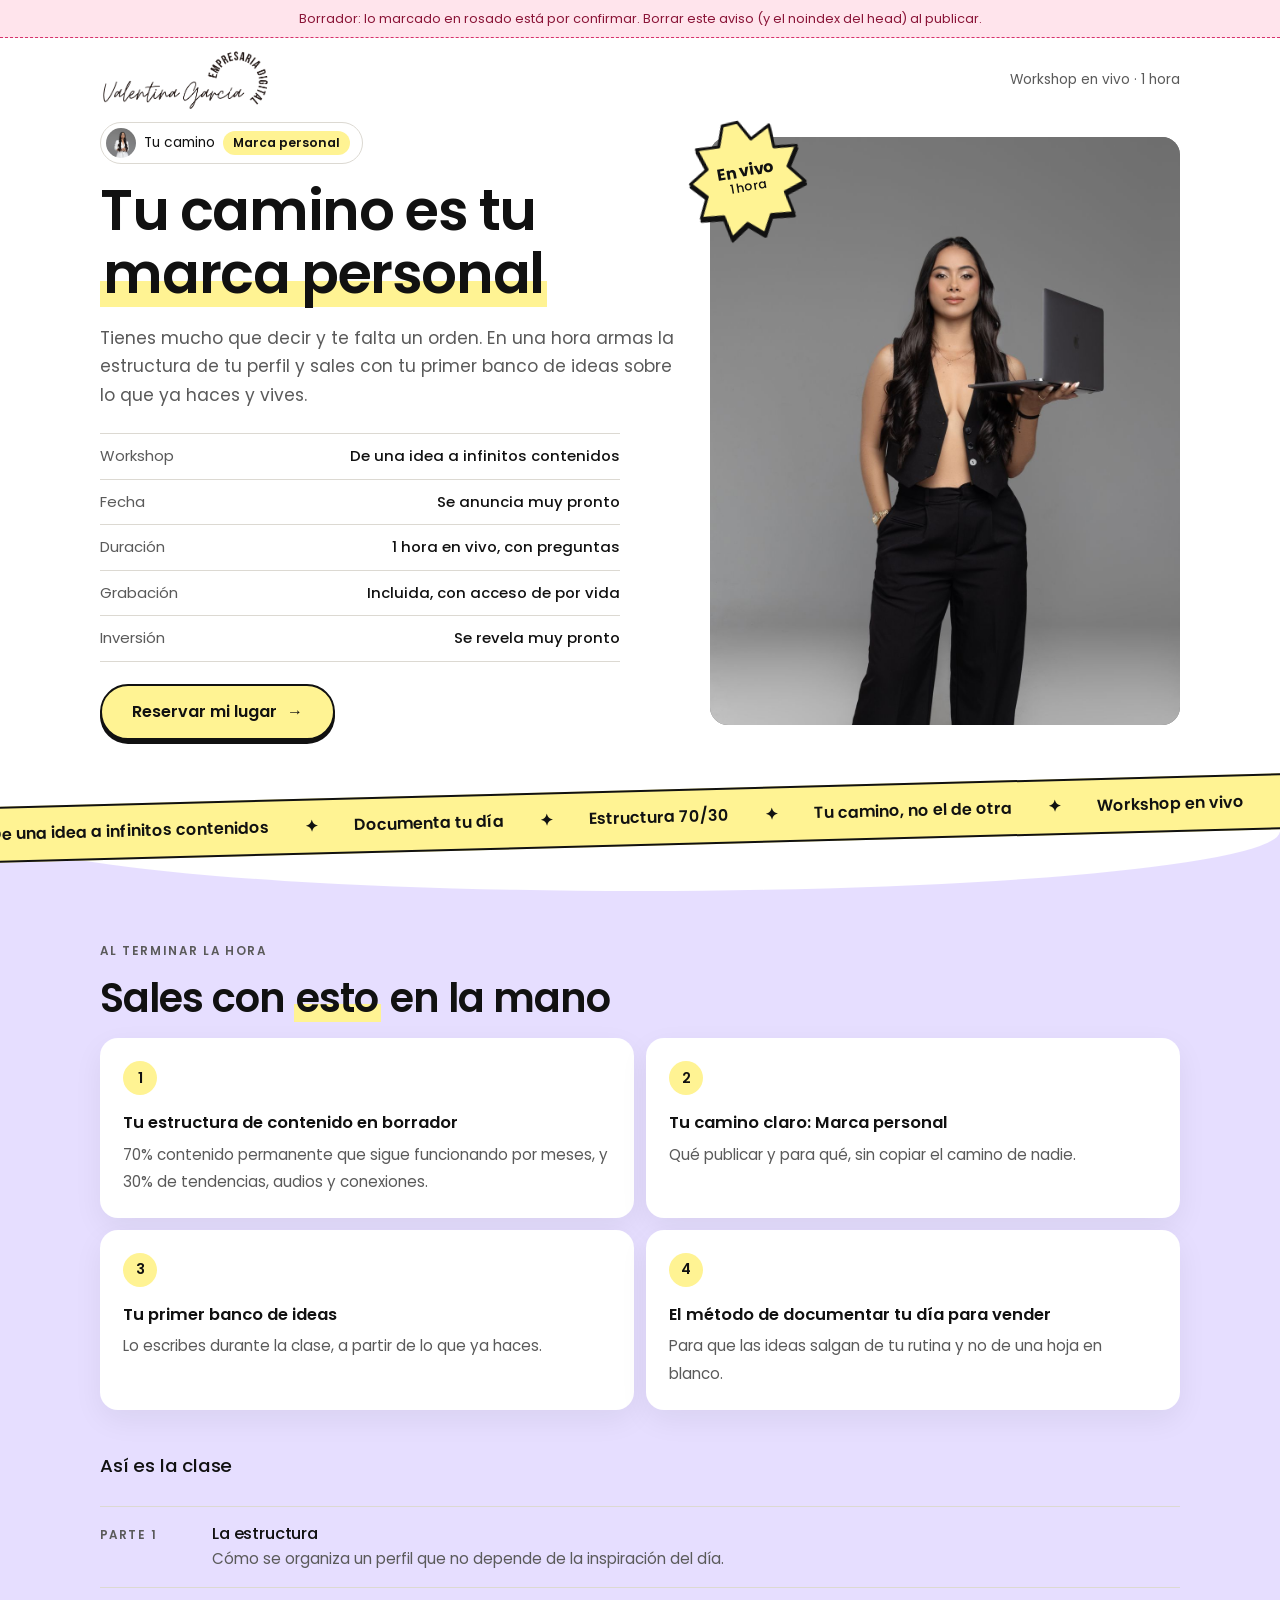
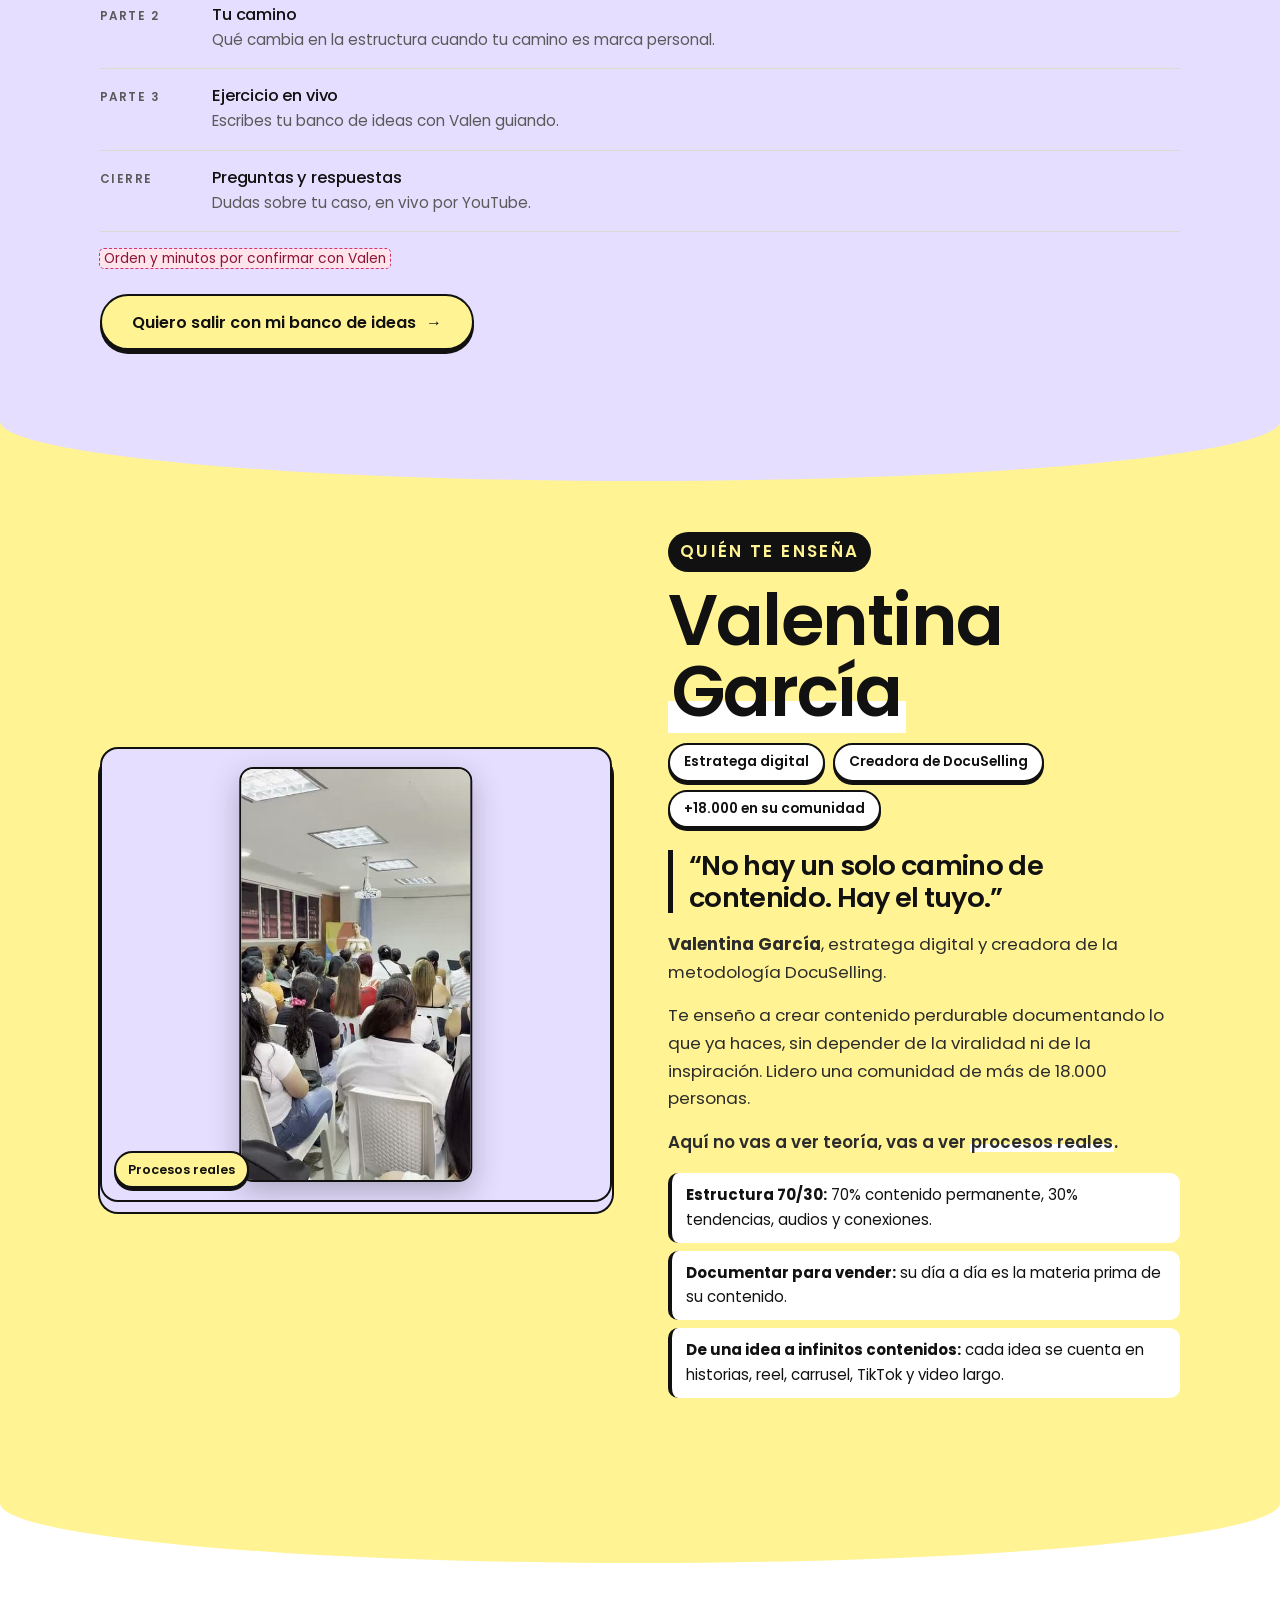
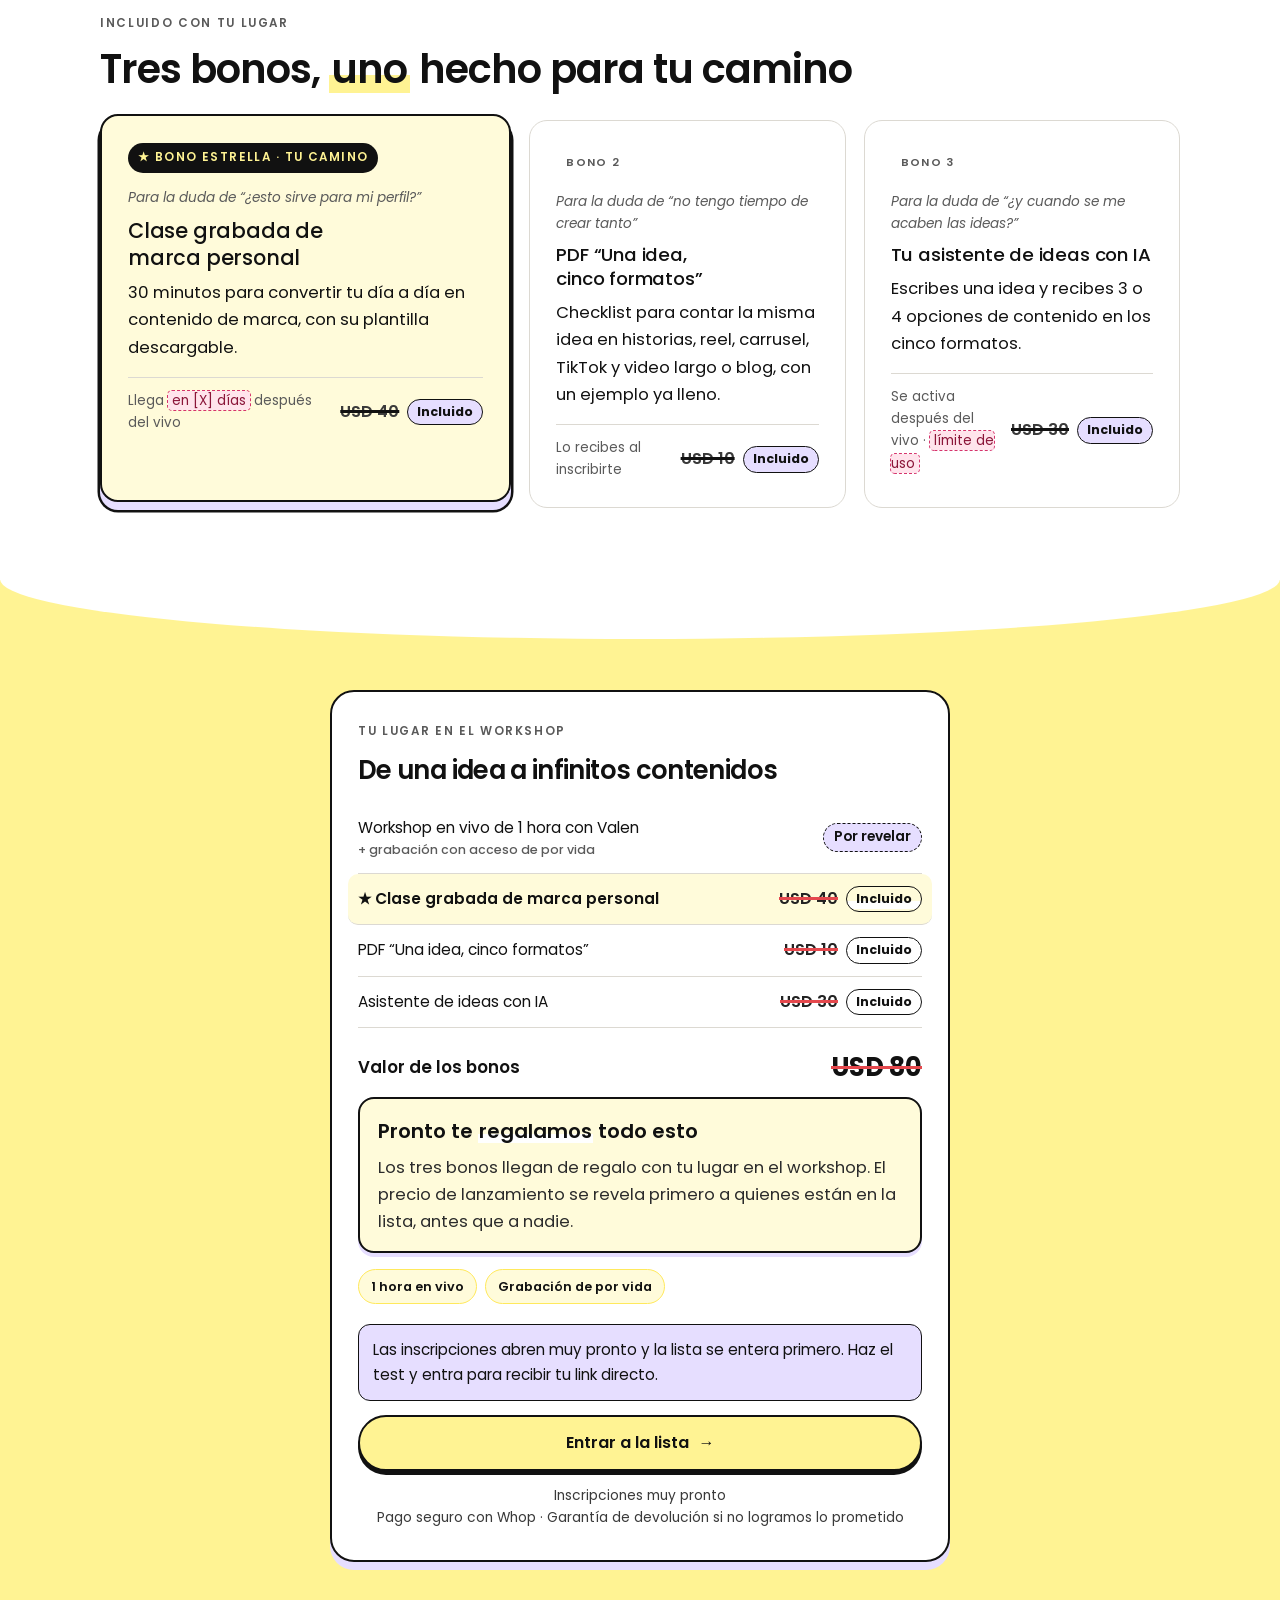
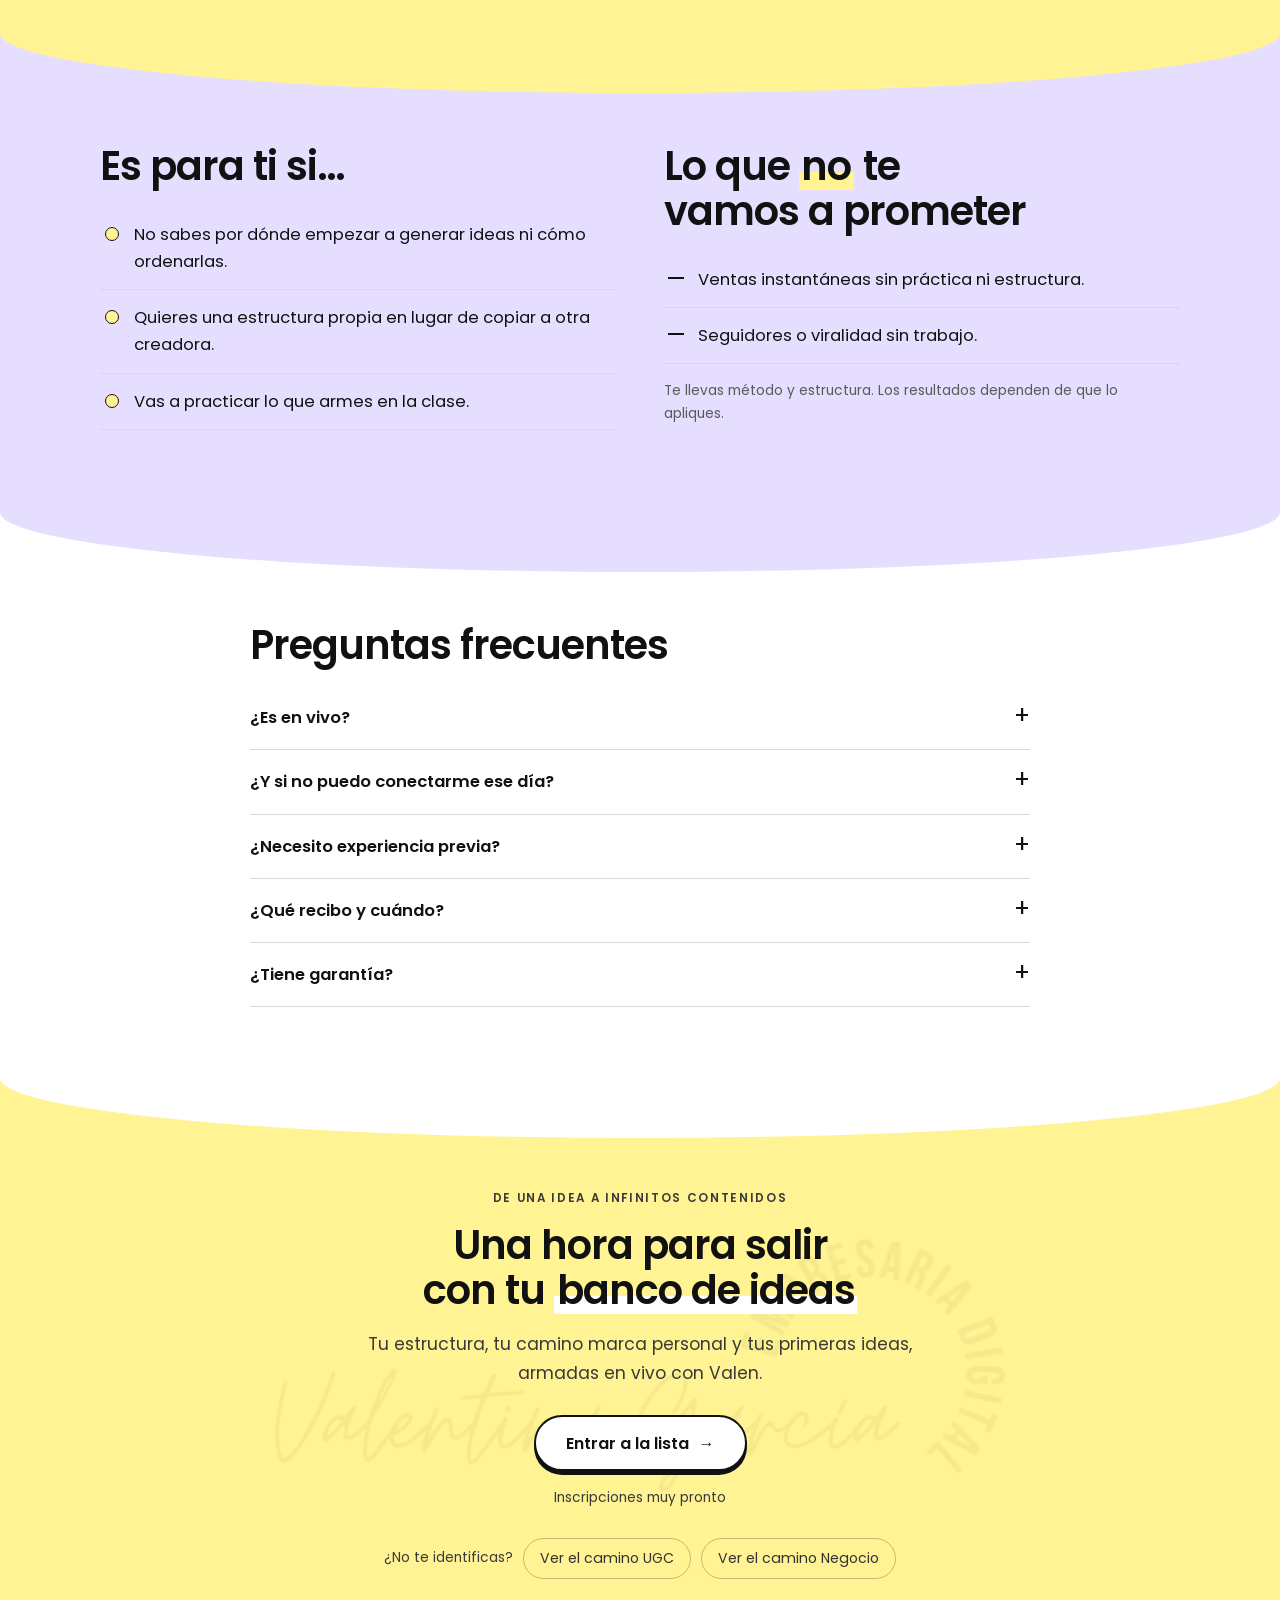
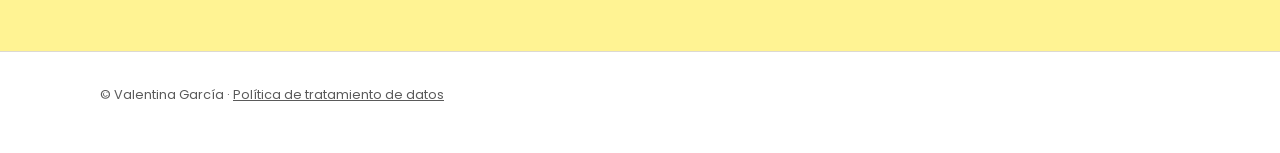
==== web/camino-marca-personal.html @ e6c38ff6 "Link del grupo de WhatsApp en el botón Entrar al grupo Co-Authored-By: Claude Opus 5.5 <noreply@anth" ====
<!doctype html>
<html lang="es">
<head>
<meta charset="utf-8">
<meta name="viewport" content="width=device-width,initial-scale=1">
<title>Tu camino es tu marca personal — Valentina Garcia</title>
<meta name="description" content="Workshop en vivo de una hora con Valentina Garcia. Camino Marca personal: arquitectura de contenido y tu primer banco de ideas.">
<meta name="robots" content="noindex">
<meta property="og:title" content="Tu camino es tu marca personal">
<meta property="og:image" content="img/valen-marca-personal.jpg">
<meta name="theme-color" content="#FFFFFF">
<link rel="preconnect" href="https://fonts.googleapis.com">
<link rel="preconnect" href="https://fonts.gstatic.com" crossorigin>
<link href="https://fonts.googleapis.com/css2?family=Poppins:wght@400;500;600&display=swap" rel="stylesheet">
<link rel="stylesheet" href="assets/camino.css?v=25">
</head>
<body class="angulo" data-angulo="marca-personal">
<div class="draft-banner" role="note">Borrador: lo marcado en rosado está por confirmar. Borrar este aviso (y el noindex del head) al publicar.</div>
<div id="app"></div>
<!-- Contenido de esta página: ANGULOS["marca-personal"] en assets/camino.js -->
<script src="assets/camino.js?v=26"></script>
</body>
</html>
---- web/assets/camino.css ----
/* De una idea a infinitos contenidos — estilos compartidos (entrada + 3 páginas por ángulo)
   Dirección: blanco/negro/gris de las fotos de estudio de Valen + acento amarillo.
   Énfasis: texto negro con subrayado amarillo (em). */
:root{
  --bg:#FFFFFF; --surface:#FFFFFF; --ink:#111111; --muted:#5A5A5A; --line:#DCD9D2;
  --photo:#787878;               /* gris del fondo de las fotos de estudio */
  --accent:#FFF393;              /* amarillo de marca (pastel): botones, subrayados, progreso */
  --accent-strong:#FFE95C; --accent-soft:#FFFBDA;
  --dark:#111111; --dark-ink:#F5F4F0; --dark-muted:#BDBAB3; --dark-line:#2B2B2B;
  --radius:18px; --maxw:1120px;
  --font:"Poppins", -apple-system, BlinkMacSystemFont, "Segoe UI", Roboto, Helvetica, Arial, sans-serif;
}
*{box-sizing:border-box}
html{scroll-behavior:smooth}
@media (prefers-reduced-motion:reduce){html{scroll-behavior:auto}*{animation:none!important;transition:none!important}}
body{margin:0;background:var(--bg);color:var(--ink);font-family:var(--font);font-size:16.5px;line-height:1.65;-webkit-font-smoothing:antialiased}
img{max-width:100%;display:block}
a{color:inherit}
.wrap{max-width:var(--maxw);margin:0 auto;padding:0 20px}
section{padding:72px 0}
h1,h2,h3{font-weight:600;line-height:1.12;margin:0 0 18px;letter-spacing:-.025em;text-wrap:balance}
h1{font-size:clamp(2rem,5.6vw,3.5rem)}
h2{font-size:clamp(1.65rem,4vw,2.5rem)}
h3{font-size:1.15rem;line-height:1.3;font-weight:500;letter-spacing:-.01em}
/* énfasis: negro con subrayado amarillo */
em{font-style:normal;background:linear-gradient(transparent 60%, var(--accent) 60%, var(--accent) 92%, transparent 92%);padding:0 .06em;-webkit-box-decoration-break:clone;box-decoration-break:clone}
.dark em{color:var(--accent);background:none}
p{margin:0 0 16px}
.eyebrow{font-size:.74rem;letter-spacing:.14em;text-transform:uppercase;font-weight:600;color:var(--muted);margin:0 0 14px}
.lead{font-size:1.08rem;color:var(--muted);max-width:56ch}
.small{font-size:.86rem;color:var(--muted)}
.btn{display:inline-flex;align-items:center;justify-content:center;gap:10px;min-height:56px;padding:14px 30px;border-radius:999px;background:var(--accent);color:var(--ink);font:600 1rem/1.2 var(--font);text-decoration:none;border:2px solid var(--ink);cursor:pointer;box-shadow:0 4px 0 var(--ink);transition:transform .12s,box-shadow .12s,background .12s}
.btn:hover{background:var(--accent-strong);transform:translateY(-1px);box-shadow:0 5px 0 var(--ink)}
.btn:active{transform:translateY(3px);box-shadow:0 1px 0 var(--ink)}
.btn.ghost{background:transparent;box-shadow:none}
.btn.ghost:hover{background:var(--accent-soft)}
.dark .btn.ghost{color:var(--dark-ink);border-color:var(--dark-ink)}
.dark .btn.ghost:hover{background:#222}
.btn.block{display:flex;width:100%}
.btn .arrow{transition:transform .15s}
.btn:hover .arrow{transform:translateX(3px)}
.btn:focus-visible,a:focus-visible,button:focus-visible,input:focus-visible,summary:focus-visible{outline:3px solid #1D4ED8;outline-offset:3px}
.link-btn{background:none;border:0;padding:8px 0;font:inherit;color:var(--muted);cursor:pointer;text-decoration:underline;text-underline-offset:3px}
/* pendiente por confirmar: rosado punteado (el amarillo ya es de marca) */
.tbd{background:#FFE4EC;color:#8A1538;outline:1px dashed #D6336C;padding:0 4px;border-radius:4px;font-style:normal}
.draft-banner{background:#FFE4EC;color:#8A1538;font-size:.8rem;text-align:center;padding:8px 12px;border-bottom:1px dashed #D6336C;position:relative;z-index:30}
.brand{display:inline-block;text-decoration:none}
.brand img{height:64px;width:auto;margin:-8px 0}
/* logo de Valen de fondo (marca de agua) */
.wm{position:relative;isolation:isolate;overflow:hidden}
.wm::before{content:"";position:absolute;z-index:-1;pointer-events:none;background:url(../img/logo-valen.png) no-repeat center/contain;opacity:.07;width:min(560px,90vw);aspect-ratio:415/155}
.wm.dark::before{background-image:url(../img/logo-valen-blanco.png);opacity:.08}
.wm-br::before{right:-30px;bottom:36px;transform:rotate(-6deg)}
.wm-bl::before{left:-40px;bottom:24px;transform:rotate(-6deg)}
.wm-tl::before{left:-60px;top:28px;transform:rotate(-6deg)}
.wm-c::before{left:50%;top:50%;transform:translate(-50%,-50%);width:min(760px,96vw);opacity:.045}
.topbar{display:flex;justify-content:space-between;align-items:center;padding:18px 0}
.ws-name{display:inline-block;align-self:flex-start;font-weight:600;font-size:clamp(.74rem,3.2vw,.92rem);background:var(--second);color:var(--ink);border:1.5px solid var(--ink);border-radius:999px;padding:6px 14px;margin-bottom:18px}
.ws-name span{background:var(--accent);padding:0 6px;border-radius:6px}
.ws-name{font-weight:500}

/* ===== ENTRADA (test) ===== */
.entrada{min-height:100svh}
.entrada-grid{display:grid;grid-template-columns:1fr}
.photo-panel{background:var(--photo);position:relative;overflow:hidden;height:30svh;min-height:220px}
.photo-panel img{width:100%;height:100%;object-fit:cover;object-position:50% 12%}
@media(max-width:959px){.entrada.started .photo-panel{display:none}}
.photo-tag{position:absolute;left:16px;bottom:16px;background:rgba(17,17,17,.8);color:#fff;font-size:.76rem;padding:7px 12px;border-radius:999px;backdrop-filter:blur(6px)}
.panel{padding:4px 20px 48px;display:flex;flex-direction:column}
.step{display:none;flex:1;flex-direction:column;justify-content:center;max-width:560px;width:100%;padding:12px 0}
.step.active{display:flex;animation:in .35s ease both}
@keyframes in{from{opacity:0;transform:translateY(10px)}to{opacity:1;transform:none}}
.step h2{font-size:clamp(1.5rem,4vw,2.1rem)}
.promise{font-size:1.04rem;color:var(--muted);margin-bottom:26px;max-width:50ch}
.progress{display:flex;align-items:center;gap:14px;margin-bottom:22px;font-size:.76rem;letter-spacing:.12em;text-transform:uppercase;color:var(--muted);font-weight:600}
.bar{flex:1;height:4px;background:var(--line);border-radius:4px;overflow:hidden}
.bar i{display:block;height:100%;background:var(--ink);transition:width .35s ease}
.hint{color:var(--muted);font-size:.95rem;margin:-6px 0 22px}
.options{display:grid;gap:10px}
.opt{display:flex;align-items:center;gap:14px;width:100%;text-align:left;min-height:62px;padding:14px 18px;background:var(--surface);border:1.5px solid var(--line);border-radius:14px;font:500 .98rem/1.4 var(--font);color:var(--ink);cursor:pointer;transition:border-color .15s,transform .15s,background .15s}
.opt:hover{border-color:var(--ink);transform:translateY(-1px)}
.opt[aria-pressed="true"]{border-color:var(--ink);background:var(--accent-soft)}
.opt .k{flex:none;width:28px;height:28px;border-radius:8px;border:1.5px solid var(--line);display:grid;place-items:center;font-size:.78rem;font-weight:600;color:var(--muted)}
.opt[aria-pressed="true"] .k{background:var(--accent);border-color:var(--ink);color:var(--ink)}
.step-foot{margin-top:18px}
label{display:block;font-weight:600;font-size:.88rem;margin:16px 0 6px}
input[type=text],input[type=email],input[type=tel]{width:100%;min-height:52px;padding:12px 16px;border:1.5px solid #A9A6A0;border-radius:12px;font:inherit;background:#fff;color:var(--ink)}
input[aria-invalid="true"]{border-color:#B42318}
.check{display:flex;gap:10px;align-items:flex-start;font-weight:400;font-size:.8rem;color:var(--muted);margin-top:18px}
.check input{margin-top:3px;width:18px;height:18px;flex:none;accent-color:var(--ink)}
.msg{margin-top:14px;font-size:.9rem;padding:12px 14px;border-radius:12px;background:#FDECEA;color:#7A1C14}
.msg.ok{background:var(--second);color:var(--ink);border:1.5px solid var(--ink)}
.msg[hidden]{display:none}
.loading{display:flex;align-items:center;gap:14px;color:var(--muted)}
.spinner{width:22px;height:22px;border-radius:50%;border:3px solid var(--line);border-top-color:var(--ink);animation:spin .8s linear infinite}
@keyframes spin{to{transform:rotate(360deg)}}
@media(min-width:960px){
  .entrada-grid{grid-template-columns:1.05fr .95fr;min-height:100svh}
  .entrada .photo-panel{order:2;height:auto;position:sticky;top:0;max-height:100svh}
  .panel{padding:0 56px 48px}
}

/* ===== PÁGINA POR ÁNGULO ===== */
.hero{padding:0 0 64px}
.hero-grid{display:grid;gap:36px;align-items:center}
.hero-photo{display:none;background:var(--photo);border-radius:var(--radius);overflow:hidden;aspect-ratio:4/5;max-height:640px}
.hero-photo img{width:100%;height:100%;object-fit:cover;object-position:50% 10%}
@media(min-width:900px){.hero-grid{grid-template-columns:1.1fr .9fr}.hero-photo{display:block}}
.hello{display:inline-flex;align-items:center;gap:8px;background:var(--surface);border:1px solid var(--line);border-radius:999px;padding:5px 12px 5px 5px;font-size:.86rem;margin-bottom:16px}
.hello img{width:30px;height:30px;border-radius:50%;object-fit:cover}
.hello b{background:var(--accent);border-radius:999px;padding:2px 10px;font-weight:600;font-size:.76rem}
.bloqueo{border-left:4px solid var(--accent);padding:4px 0 4px 16px;margin:0 0 24px;max-width:52ch}
.bloqueo[hidden]{display:none}
.facts{list-style:none;padding:0;margin:24px 0 22px;border-top:1px solid var(--line);max-width:520px}
.facts li{display:flex;justify-content:space-between;gap:16px;padding:10px 0;border-bottom:1px solid var(--line);font-size:.93rem}
.facts li span:first-child{color:var(--muted)}
.facts li span:last-child{text-align:right;font-weight:500}
.cta-row{display:flex;flex-wrap:wrap;align-items:center;gap:14px 20px}
.dark{background:var(--dark);color:var(--dark-ink)}
.dark .eyebrow,.dark .lead,.dark p,.dark .small{color:var(--dark-muted)}
.grid{display:grid;gap:18px}
.g2,.g3{grid-template-columns:1fr}
@media(min-width:760px){.g2{grid-template-columns:1fr 1fr}.g3{grid-template-columns:repeat(3,1fr)}}
.card{background:var(--surface);border:1px solid var(--line);border-radius:var(--radius);padding:26px}
.dark .card{background:#1A1A1A;border-color:var(--dark-line)}
.card h3{margin-bottom:8px}
.card p:last-child{margin-bottom:0}
.idx{display:inline-grid;place-items:center;width:34px;height:34px;border-radius:50%;background:var(--accent);color:var(--ink);font-weight:600;font-size:.9rem;margin-bottom:14px}
.outcomes{list-style:none;padding:0;margin:0;display:grid;gap:12px}
@media(min-width:760px){.outcomes{grid-template-columns:1fr 1fr}}
.outcomes li{background:var(--surface);border:1px solid var(--line);border-radius:var(--radius);padding:22px}
.outcomes b{display:block;font-weight:600;margin-bottom:4px}
.outcomes span.d{color:var(--muted);font-size:.95rem}
.agenda{display:grid;gap:0;border-top:1px solid var(--line);margin:28px 0}
.agenda > div{display:grid;grid-template-columns:96px 1fr;gap:16px;padding:16px 0;border-bottom:1px solid var(--line)}
.agenda .t{font-size:.74rem;letter-spacing:.12em;text-transform:uppercase;color:var(--muted);padding-top:3px;font-weight:600}
.agenda h3{margin:0 0 2px;font-size:1.02rem}
.agenda p{margin:0;color:var(--muted);font-size:.95rem}
.bonos{display:grid;gap:18px;grid-template-columns:1fr}
@media(min-width:900px){.bonos{grid-template-columns:1.3fr 1fr 1fr}}
.bono.featured{border:2px solid var(--ink);box-shadow:0 6px 0 var(--accent)}
.bono .tag{display:inline-block;font-size:.7rem;letter-spacing:.12em;text-transform:uppercase;font-weight:600;padding:5px 10px;border-radius:999px;background:var(--bg);color:var(--muted);margin-bottom:14px}
.bono.featured .tag{background:var(--accent);color:var(--ink)}
.bono .obj{font-size:.85rem;color:var(--muted);font-style:italic;margin-bottom:8px}
.bono .when{display:flex;justify-content:space-between;gap:12px;font-size:.84rem;color:var(--muted);border-top:1px solid var(--line);padding-top:12px;margin-top:16px}
s.val{color:var(--muted);text-decoration-thickness:2px;white-space:nowrap}
.oferta-card .price-now,.dark .oferta-card .price-now{color:var(--ink)}
/* oferta */
.oferta-card{max-width:620px;margin:0 auto;background:var(--surface);border:2px solid var(--ink);border-radius:24px;padding:30px 26px;box-shadow:0 8px 0 var(--ink)}
.dark .oferta-card{color:var(--ink)}
.dark .oferta-card p{color:var(--muted)}
.stack{list-style:none;padding:0;margin:0 0 18px}
.stack li{display:flex;justify-content:space-between;gap:16px;padding:12px 0;border-bottom:1px solid var(--line);font-size:.96rem}
.stack li span:last-child{white-space:nowrap}
.total{display:flex;justify-content:space-between;align-items:baseline;gap:12px;margin:6px 0 4px;color:var(--muted)}
.price-now{display:flex;justify-content:space-between;align-items:baseline;gap:12px;margin:8px 0 18px}
.price-now strong{font-weight:600;font-size:2.6rem;letter-spacing:-.03em;line-height:1}
.pills{display:flex;flex-wrap:wrap;gap:8px;margin:0 0 20px}
.pills span{font-size:.8rem;font-weight:600;padding:6px 12px;border-radius:999px;background:var(--accent-soft);border:1px solid var(--accent-strong)}
.quote-grid{display:grid;gap:36px;align-items:center}
@media(min-width:900px){.quote-grid{grid-template-columns:.8fr 1.2fr}}
.quote-photo{background:var(--photo);border-radius:var(--radius);overflow:hidden;aspect-ratio:4/5;max-width:420px}
.quote-photo img{width:100%;height:100%;object-fit:cover;object-position:50% 12%}
.bio-metodo{list-style:none;padding:0;margin:4px 0 18px;display:grid;gap:8px}
.bio-metodo li{padding:10px 14px;background:var(--accent-soft);border-left:4px solid var(--accent-strong);border-radius:10px;font-size:.94rem}
blockquote{margin:0 0 20px;font-size:clamp(1.6rem,4vw,2.4rem);font-weight:600;line-height:1.15;letter-spacing:-.025em}
.proof{display:grid;gap:14px;grid-template-columns:1fr}
@media(min-width:760px){.proof{grid-template-columns:repeat(3,1fr)}}
.proof img{border-radius:var(--radius);border:1px solid var(--line)}
.nolist{list-style:none;padding:0;margin:0}
.nolist li{padding:14px 0 14px 34px;border-bottom:1px solid var(--line);position:relative}
.nolist li::before{content:"";position:absolute;left:4px;top:25px;width:16px;height:2px;background:var(--ink)}
.yeslist li::before{width:12px;height:12px;border-radius:50%;background:var(--accent);border:1.5px solid var(--ink);top:20px;left:5px}
details{border-bottom:1px solid var(--line);padding:18px 0}
summary{cursor:pointer;font-weight:600;list-style:none;display:flex;justify-content:space-between;gap:16px}
summary::-webkit-details-marker{display:none}
summary::after{content:"+";font-size:1.5rem;line-height:1;color:var(--ink);font-weight:400}
details[open] summary::after{content:"−"}
details p{margin:12px 0 0}
.final{text-align:center}
.final h2{max-width:20ch;margin-left:auto;margin-right:auto}
.others{display:flex;flex-wrap:wrap;justify-content:center;gap:10px;margin-top:28px}
.others a{font-size:.88rem;padding:8px 16px;border:1px solid var(--line);border-radius:999px;text-decoration:none;color:var(--muted)}
.others a:hover{border-color:var(--ink);color:var(--ink)}
footer{padding:32px 0 48px;color:var(--muted);font-size:.8rem;border-top:1px solid var(--line)}
.sticky{position:fixed;left:0;right:0;bottom:0;padding:10px 16px calc(12px + env(safe-area-inset-bottom));background:rgba(255,255,255,.95);backdrop-filter:blur(8px);border-top:1px solid var(--line);z-index:20;display:none;transform:translateY(120%);transition:transform .25s ease}
.sticky.show{transform:none}
@media(max-width:899px){.sticky{display:block}body.angulo{padding-bottom:84px}}
.toast{position:fixed;left:50%;bottom:100px;transform:translateX(-50%);max-width:92vw;width:440px;z-index:40}

/* ===== Dinamismo (A bordes curvos · B franja · C color secundario · D etiquetas · E aparición) ===== */
:root{ --second:#E6DEFF; }   /* color secundario fijo: lila */
/* A · borde curvo: pinta abajo la curva de la sección anterior */
.curve-top{position:relative;padding-top:110px}
.curve-top::after{content:"";position:absolute;left:0;right:0;top:-1px;height:60px;background:var(--curve-from,var(--bg));border-radius:0 0 50% 50% / 0 0 100% 100%;z-index:0}
.curve-top > .wrap{position:relative;z-index:1}
/* B · franja en movimiento */
.marquee{background:var(--accent);border-top:2px solid var(--ink);border-bottom:2px solid var(--ink);overflow:hidden;transform:rotate(-1.5deg);margin:-14px -10px;position:relative;z-index:3}
.marquee .track{display:flex;gap:36px;width:max-content;padding:13px 0;animation:mq 28s linear infinite;font-weight:600;font-size:1rem;white-space:nowrap}
.marquee .track span::after{content:"✦";margin-left:36px}
@keyframes mq{to{transform:translateX(-50%)}}
/* C · color secundario y bloque amarillo */
.sec-second{background:var(--second)}
.sec-second .outcomes li,.sec-second .card{border-color:transparent;box-shadow:0 10px 30px rgba(17,17,17,.06)}
.sec-yellow{background:var(--accent)}
.sec-yellow .lead,.sec-yellow .small,.sec-yellow .eyebrow{color:#3a3a3a}
.sec-yellow em{background:linear-gradient(transparent 60%, #fff 60%, #fff 92%, transparent 92%)}
.sec-yellow .btn{background:#fff}
.sec-yellow .btn:hover{background:var(--second)}
.sec-yellow .oferta-card .btn{background:var(--accent)}
.sec-yellow .oferta-card .btn:hover{background:var(--accent-strong)}
.oferta-card{box-shadow:0 8px 0 var(--second)}
.sec-yellow .others a{border-color:rgba(17,17,17,.25);color:#333}
/* D · etiquetas sobre la foto */
.photo-wrap{position:relative}
.sticker{position:absolute;z-index:2;font-weight:600;font-size:.84rem;padding:7px 14px;border-radius:999px;border:2px solid var(--ink);box-shadow:0 3px 0 var(--ink);background:#fff;color:var(--ink);animation:float 4s ease-in-out infinite;white-space:nowrap}
.sticker.s1{top:22px;left:-16px;background:var(--accent);rotate:-6deg}
.sticker.s2{top:44%;right:-18px;background:var(--second);rotate:5deg;animation-delay:-1.3s}
.sticker.s3{bottom:26px;left:14px;rotate:-3deg;animation-delay:-2.6s}
.photo-panel .sticker.s1{left:16px;top:16px}
.photo-panel .sticker.s2{right:16px}
.photo-panel .sticker.s3{left:auto;right:16px;bottom:16px}
@keyframes float{50%{translate:0 -6px}}
.hero .photo-wrap{display:none}
@media(min-width:900px){.hero .photo-wrap{display:block}}
/* E · aparición al bajar y tarjetas que reaccionan */
.reveal{opacity:0;transform:translateY(22px);transition:opacity .6s ease,transform .6s ease}
.reveal.in{opacity:1;transform:none}
.lift .card,.lift .outcomes li{transition:transform .2s ease,box-shadow .2s ease}
.lift .card:hover,.lift .outcomes li:hover{transform:translateY(-4px);box-shadow:0 8px 0 var(--ink)}
@media (prefers-reduced-motion:reduce){.marquee .track,.sticker{animation:none}.reveal{opacity:1;transform:none}}
@media(max-width:600px){
  .brand img{height:50px;margin:-6px 0}
  .topbar .small{font-size:.76rem;text-align:right;max-width:44%}
  .curve-top{padding-top:80px}
  .curve-top::after{height:28px}
  .photo-tag{display:none}
}

/* ===== Collage de videos en la bio: todos a la vez → uno solo → todos… ===== */
.reel{position:relative;border-radius:var(--radius);overflow:hidden;background:var(--second);aspect-ratio:9/8;width:100%;max-width:560px;border:2px solid var(--ink);box-shadow:0 8px 0 var(--accent)}
.reel-grid{position:absolute;inset:0;display:grid;grid-template-columns:repeat(4,1fr);grid-template-rows:repeat(2,1fr);gap:4px;padding:4px;transition:filter .7s ease,transform .7s ease}
.reel-grid video{width:100%;height:100%;object-fit:cover;border-radius:10px;background:#ddd;display:block}
.reel-solo{position:absolute;inset:0;display:flex;align-items:center;justify-content:center;opacity:0;transform:scale(.94);transition:opacity .7s ease,transform .7s ease;pointer-events:none}
.reel-solo video{height:92%;aspect-ratio:9/16;object-fit:cover;border-radius:14px;border:2px solid var(--ink);box-shadow:0 10px 30px rgba(17,17,17,.25);background:#ddd}
.reel.is-solo .reel-grid{filter:blur(6px) brightness(.85);transform:scale(1.04)}
.reel.is-solo .reel-solo{opacity:1;transform:none}
.reel-tag{position:absolute;left:12px;bottom:12px;z-index:2;font-weight:600;font-size:.8rem;padding:6px 12px;border-radius:999px;background:var(--accent);border:2px solid var(--ink);box-shadow:0 3px 0 var(--ink)}
.bio-cierre{font-weight:600;font-size:1.08rem}
@media (prefers-reduced-motion:reduce){.reel-grid,.reel-solo{transition:none}}

/* Etiqueta única en forma de estrella (sello) sobre la foto */
.sticker.star{width:118px;height:118px;padding:0;border:0;box-shadow:none;border-radius:0;background:none;display:grid;place-items:center;align-content:center;text-align:center;line-height:1.05;top:-18px;left:-22px;rotate:-10deg;isolation:isolate}
.sticker.star::before{content:"";position:absolute;inset:0;z-index:-1;background:url("data:image/svg+xml,%3Csvg xmlns='http://www.w3.org/2000/svg' viewBox='0 0 100 100'%3E%3Cpolygon points='50,2 59,18 76,9 77,28 96,30 86,46 98,61 80,67 84,86 65,84 57,99 44,88 29,98 25,79 6,77 14,60 2,47 18,37 12,19 31,20 37,3' fill='%23FFF393' stroke='%23111' stroke-width='2.5' stroke-linejoin='round'/%3E%3C/svg%3E") no-repeat center/contain;filter:drop-shadow(0 3px 0 #111);animation:spinstar 30s linear infinite}
.sticker.star b{font-weight:700;font-size:1rem;letter-spacing:-.01em}
.sticker.star small{font-weight:500;font-size:.78rem}
@keyframes spinstar{to{rotate:350deg}}
.photo-panel .sticker.star{top:14px;left:14px}
.cop{display:block;font-size:.8rem;font-weight:500;color:var(--muted)}
.facts .cop{font-size:.78rem}
.price-pair{display:flex;flex-direction:column;align-items:flex-end}
.price-pair .cop{margin-top:4px;font-size:.9rem}
@media (prefers-reduced-motion:reduce){.sticker.star::before{animation:none}}

/* Bono estrella y valores tachados bien visibles */
.bono.featured{background:var(--accent-soft);border:2.5px solid var(--ink);box-shadow:0 8px 0 var(--second),0 8px 0 2.5px var(--ink);transform:translateY(-6px)}
.bono.featured .tag{background:var(--ink);color:var(--accent);font-size:.74rem}
.bono.featured h3{font-size:1.3rem}
.lift .bono.featured:hover{transform:translateY(-10px)}
s.val{color:#3a3a3a;font-weight:600;font-size:1rem;text-decoration:line-through;text-decoration-thickness:2.5px;text-decoration-color:var(--ink)}
.val-pair{display:inline-flex;align-items:center;gap:8px;white-space:nowrap}
.incl{font-style:normal;font-weight:700;font-size:.78rem;background:var(--second);border:1.5px solid var(--ink);border-radius:999px;padding:2px 9px;color:var(--ink)}
.bono .when{align-items:center}
.stack s.val{font-size:1rem}
.total s.val{font-size:1.15rem}
.stack .star-line{font-weight:600;background:var(--accent-soft);margin:0 -10px;padding:12px 10px;border-radius:10px}

/* "Quién te enseña" con más peso */
.bio-sec{padding-bottom:88px}
.bio-sec .quote-grid{grid-template-columns:1fr;gap:40px}
@media(min-width:900px){.bio-sec .quote-grid{grid-template-columns:1fr 1fr;gap:56px}}
.bio-sec .reel{max-width:640px;box-shadow:0 10px 0 var(--second),0 10px 0 2px var(--ink)}
.bio-label{display:inline-block;font-weight:600;font-size:.78rem;letter-spacing:.14em;text-transform:uppercase;background:var(--ink);color:var(--accent);padding:6px 12px;border-radius:999px;margin:0 0 14px}
.bio-name{font-size:clamp(2.6rem,7vw,4.4rem);line-height:1;margin-bottom:16px}
.bio-chips{display:flex;flex-wrap:wrap;gap:8px;margin-bottom:22px}
.bio-chips span{font-weight:600;font-size:.86rem;background:#fff;border:2px solid var(--ink);border-radius:999px;padding:6px 14px;box-shadow:0 3px 0 var(--ink)}
.bio-sec blockquote{font-size:clamp(1.3rem,3vw,1.7rem);font-weight:600;border-left:5px solid var(--ink);padding-left:16px;margin:0 0 18px}
.bio-sec p{color:#2b2b2b;font-size:1.05rem}
.bio-sec .bio-metodo li{background:#fff;border-left-color:var(--ink)}
.urgencia{margin:4px 0 14px;font-size:.95rem;background:var(--second);border:1.5px solid var(--ink);border-radius:12px;padding:10px 14px;color:var(--ink)}
.facts s.val{font-size:.9rem;margin-right:4px}

/* Collage: flash rápido (un corte a pantalla completa cada 0,26 s) → aparecen todos → uno por uno */
.reel.is-flash .reel-grid{display:block;padding:0}
.reel.is-flash .reel-grid video{position:absolute;top:4%;left:50%;height:92%;width:auto;aspect-ratio:9/16;transform:translateX(-50%);border-radius:14px;border:2px solid var(--ink);box-shadow:0 10px 30px rgba(17,17,17,.25);opacity:0}  /* formato vertical original, sin recorte */
.reel.is-flash .reel-grid video.on{opacity:1}
.reel.is-appear .reel-grid video{animation:pop .5s cubic-bezier(.2,.9,.3,1.3) both;animation-delay:calc(var(--i) * 70ms)}
@keyframes pop{from{opacity:0;transform:scale(.6)}to{opacity:1;transform:none}}
.reel-solo,.reel-grid{transition-duration:.45s}
@media (prefers-reduced-motion:reduce){.reel.is-appear .reel-grid video{animation:none}}
/* etiqueta legible sobre amarillo */
.bio-sec .bio-label{color:var(--accent)}
.stack-note{display:block;font-size:.78rem;color:var(--muted);font-weight:500}
.estado-msg{background:var(--second);border:1.5px solid var(--ink);border-radius:12px;padding:12px 14px;margin:0 0 14px;font-size:.95rem}
.estado-msg[hidden]{display:none}
footer a{color:inherit}
.tel-row{display:flex;gap:8px}
.tel-row select{flex:0 0 auto;max-width:46%;min-height:52px;padding:10px 10px;border:1.5px solid #A9A6A0;border-radius:12px;font:inherit;font-size:.92rem;background:#fff;color:var(--ink)}
.tel-row input{flex:1;min-width:0}
/* Valor total tachado bien visible */
.total{align-items:center;color:var(--ink);font-weight:600;font-size:1.05rem}
.total s.val{font-size:1.6rem;font-weight:700;color:var(--ink);text-decoration-thickness:3px;text-decoration-color:#E5484D}
.stack s.val{color:#222;text-decoration-color:#E5484D}
/* Expectativa: sin precio hasta abrir el carrito */
.por-revelar{align-self:center;display:inline-block;height:auto;font-weight:600;font-size:.86rem;background:var(--second);border:1.5px dashed var(--ink);border-radius:999px;padding:2px 10px;white-space:nowrap}
.expectativa{background:var(--accent-soft);border:2px solid var(--ink);border-radius:16px;padding:16px 18px;margin:8px 0 16px;box-shadow:0 4px 0 var(--second)}
.expectativa .exp-tit{font-weight:600;font-size:1.25rem;margin:0 0 6px;color:var(--ink)}
.expectativa p{margin:0;color:#2b2b2b}
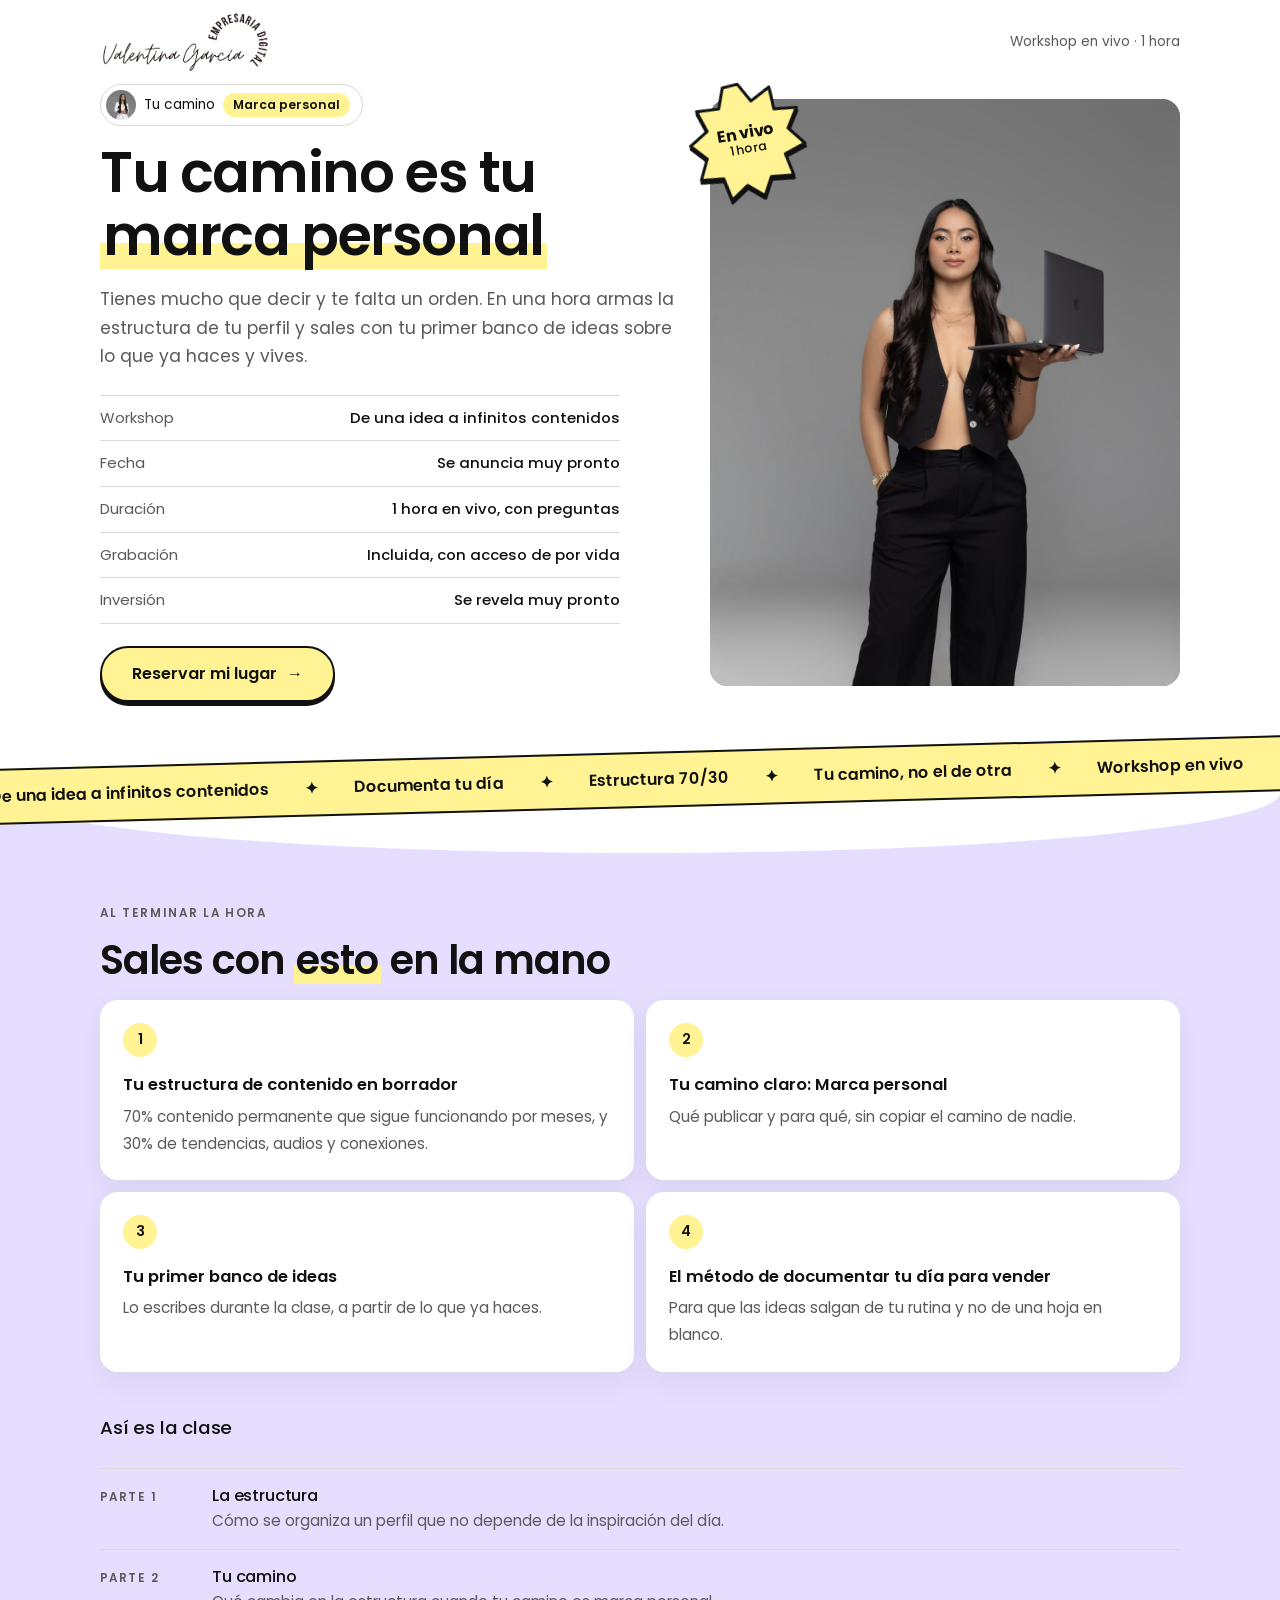
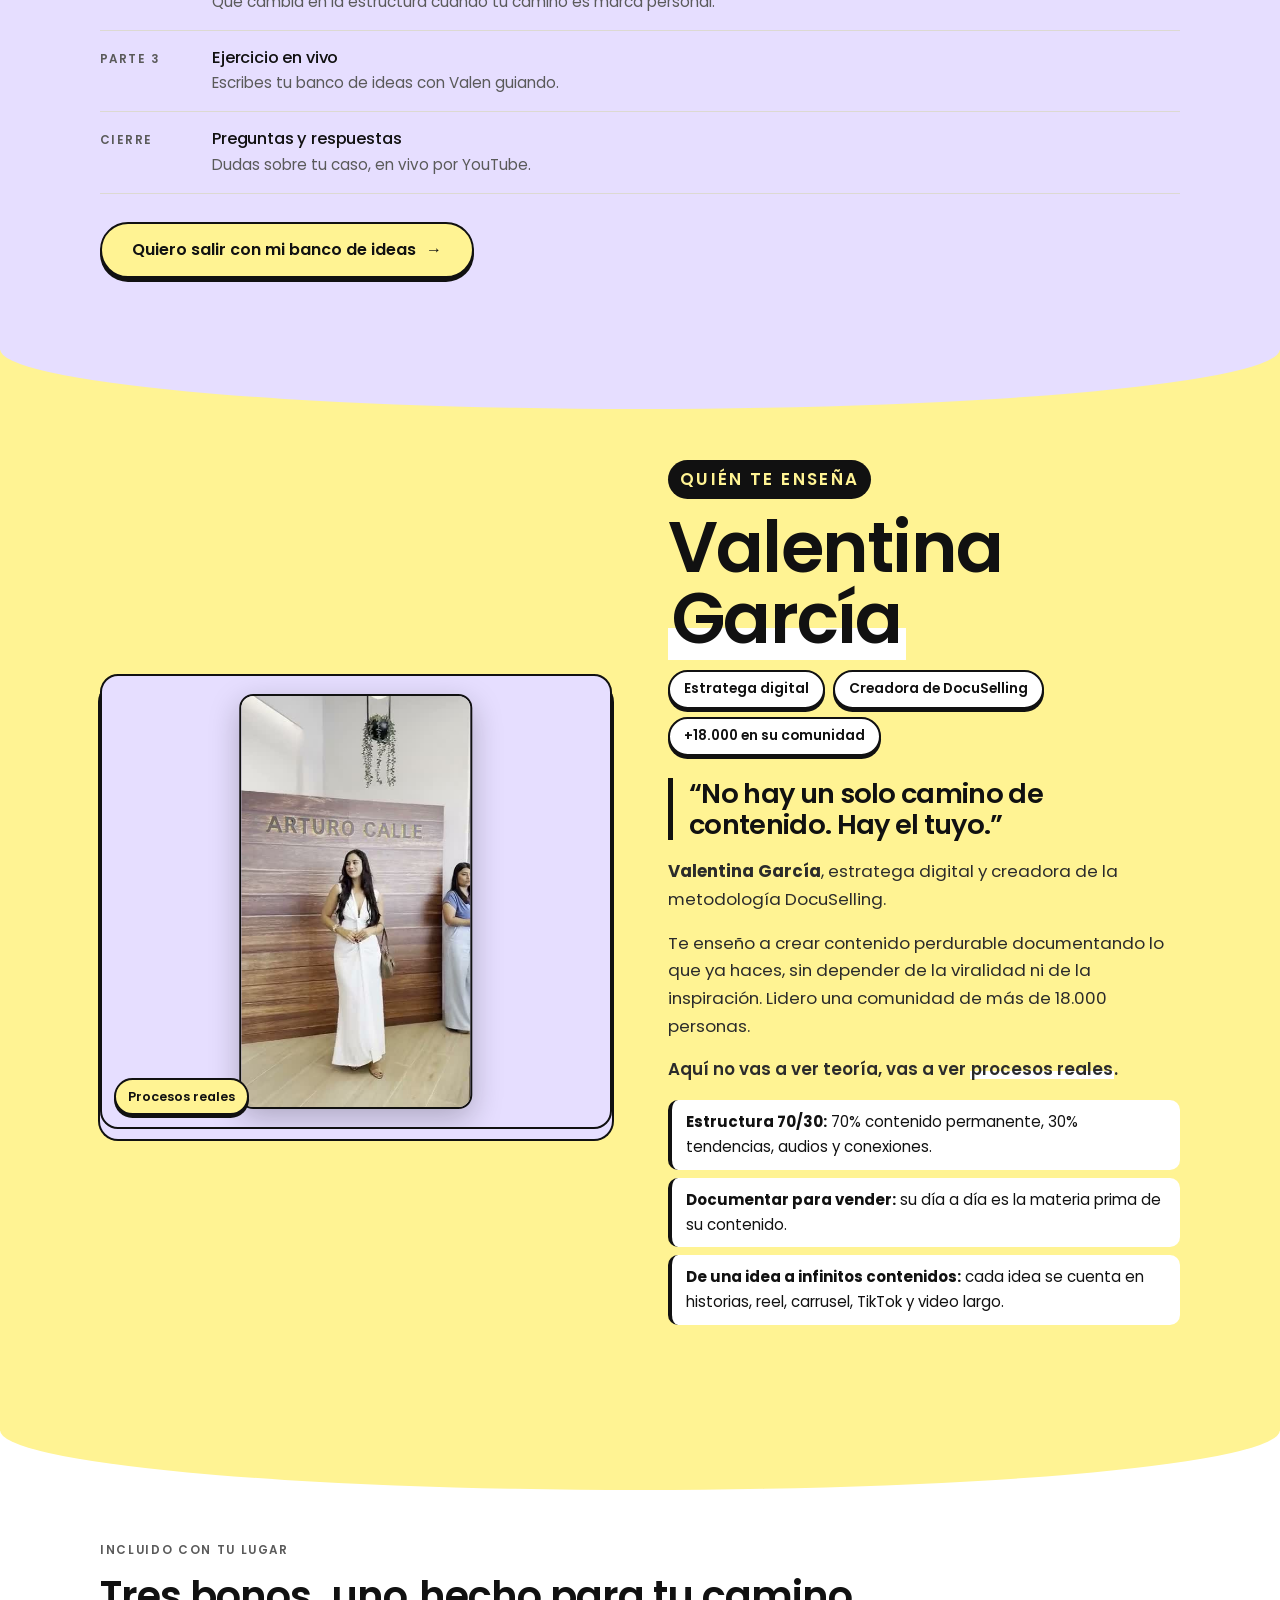
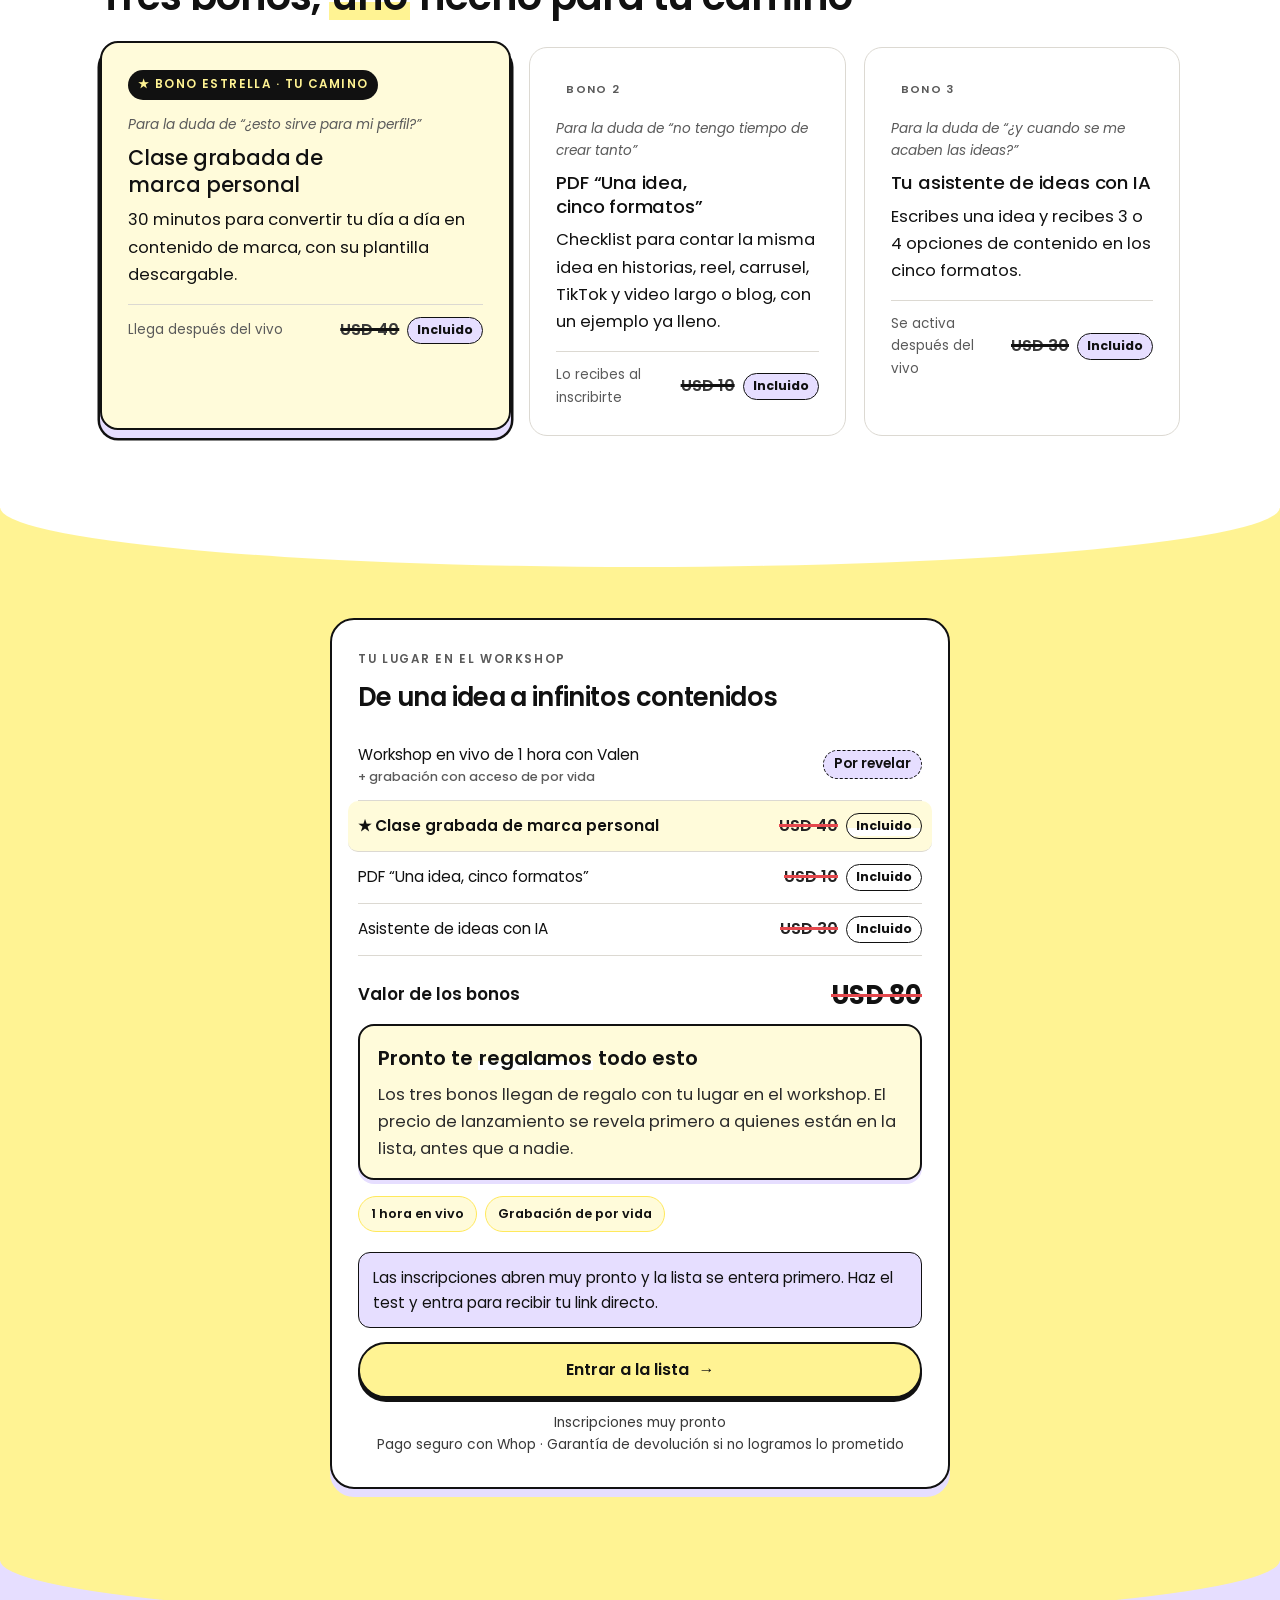
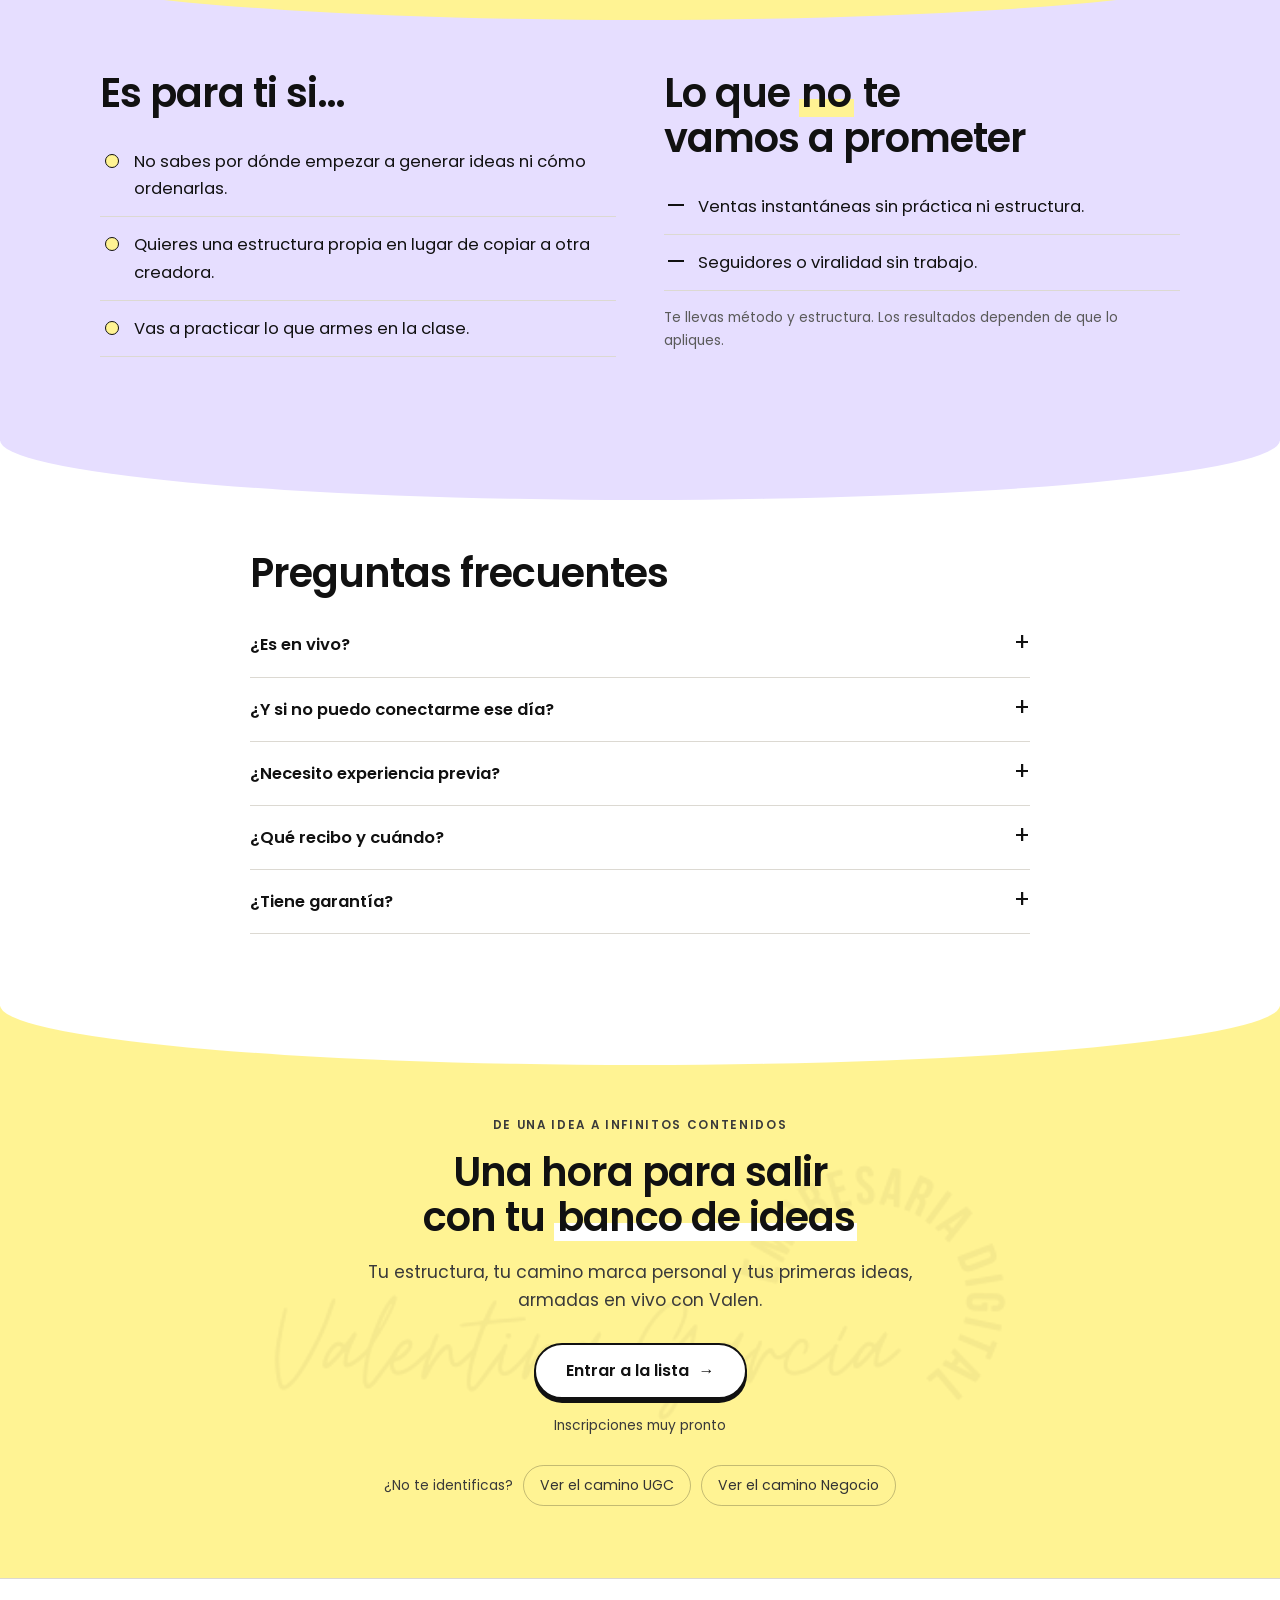
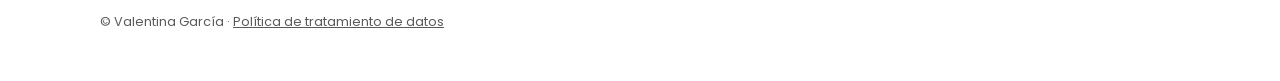
==== commit 6b39b1c5: "Quitar aviso de borrador, noindex y textos por confirmar de las páginas del camino Co-Authored-By: C" ====
--- a/web/camino-marca-personal.html
+++ b/web/camino-marca-personal.html
@@ -5,7 +5,6 @@
 <meta name="viewport" content="width=device-width,initial-scale=1">
 <title>Tu camino es tu marca personal — Valentina Garcia</title>
 <meta name="description" content="Workshop en vivo de una hora con Valentina Garcia. Camino Marca personal: arquitectura de contenido y tu primer banco de ideas.">
-<meta name="robots" content="noindex">
 <meta property="og:title" content="Tu camino es tu marca personal">
 <meta property="og:image" content="img/valen-marca-personal.jpg">
 <meta name="theme-color" content="#FFFFFF">
@@ -15,9 +14,8 @@
 <link rel="stylesheet" href="assets/camino.css?v=25">
 </head>
 <body class="angulo" data-angulo="marca-personal">
-<div class="draft-banner" role="note">Borrador: lo marcado en rosado está por confirmar. Borrar este aviso (y el noindex del head) al publicar.</div>
 <div id="app"></div>
 <!-- Contenido de esta página: ANGULOS["marca-personal"] en assets/camino.js -->
-<script src="assets/camino.js?v=26"></script>
+<script src="assets/camino.js?v=27"></script>
 </body>
 </html>
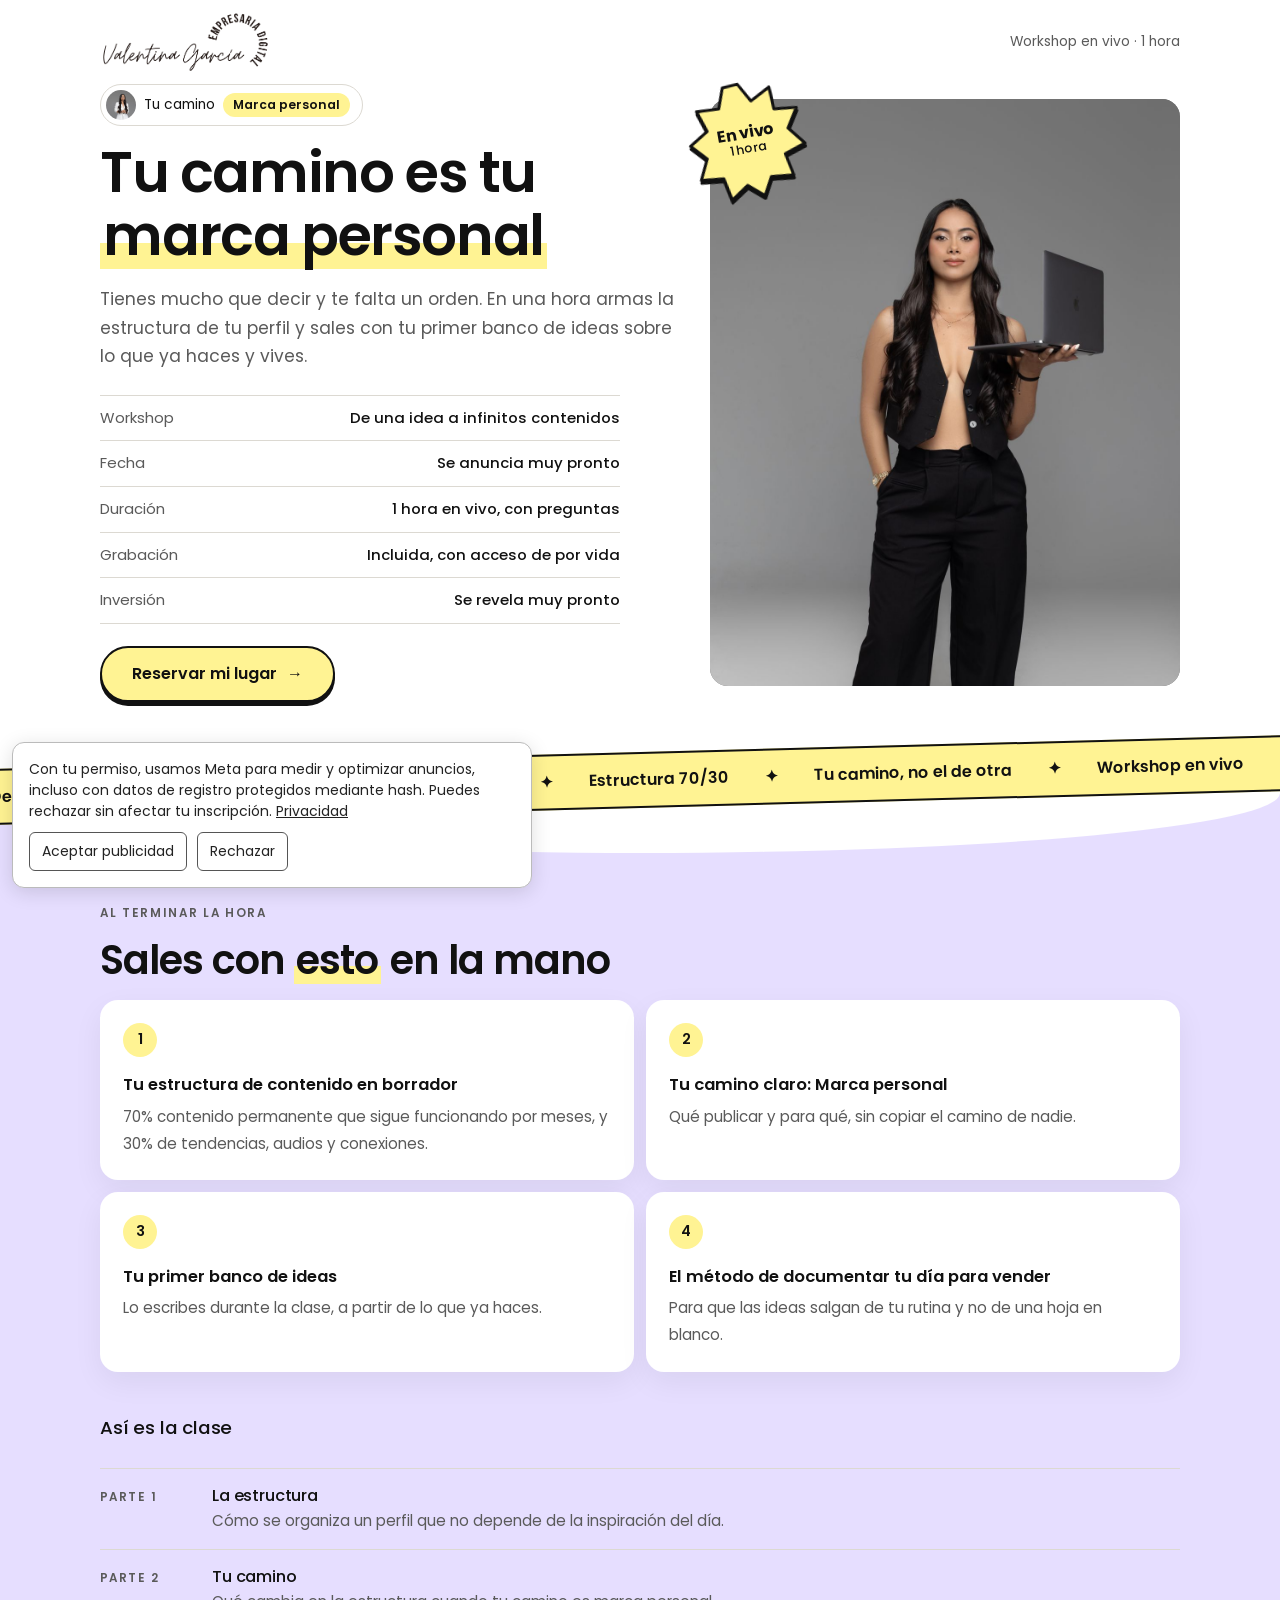
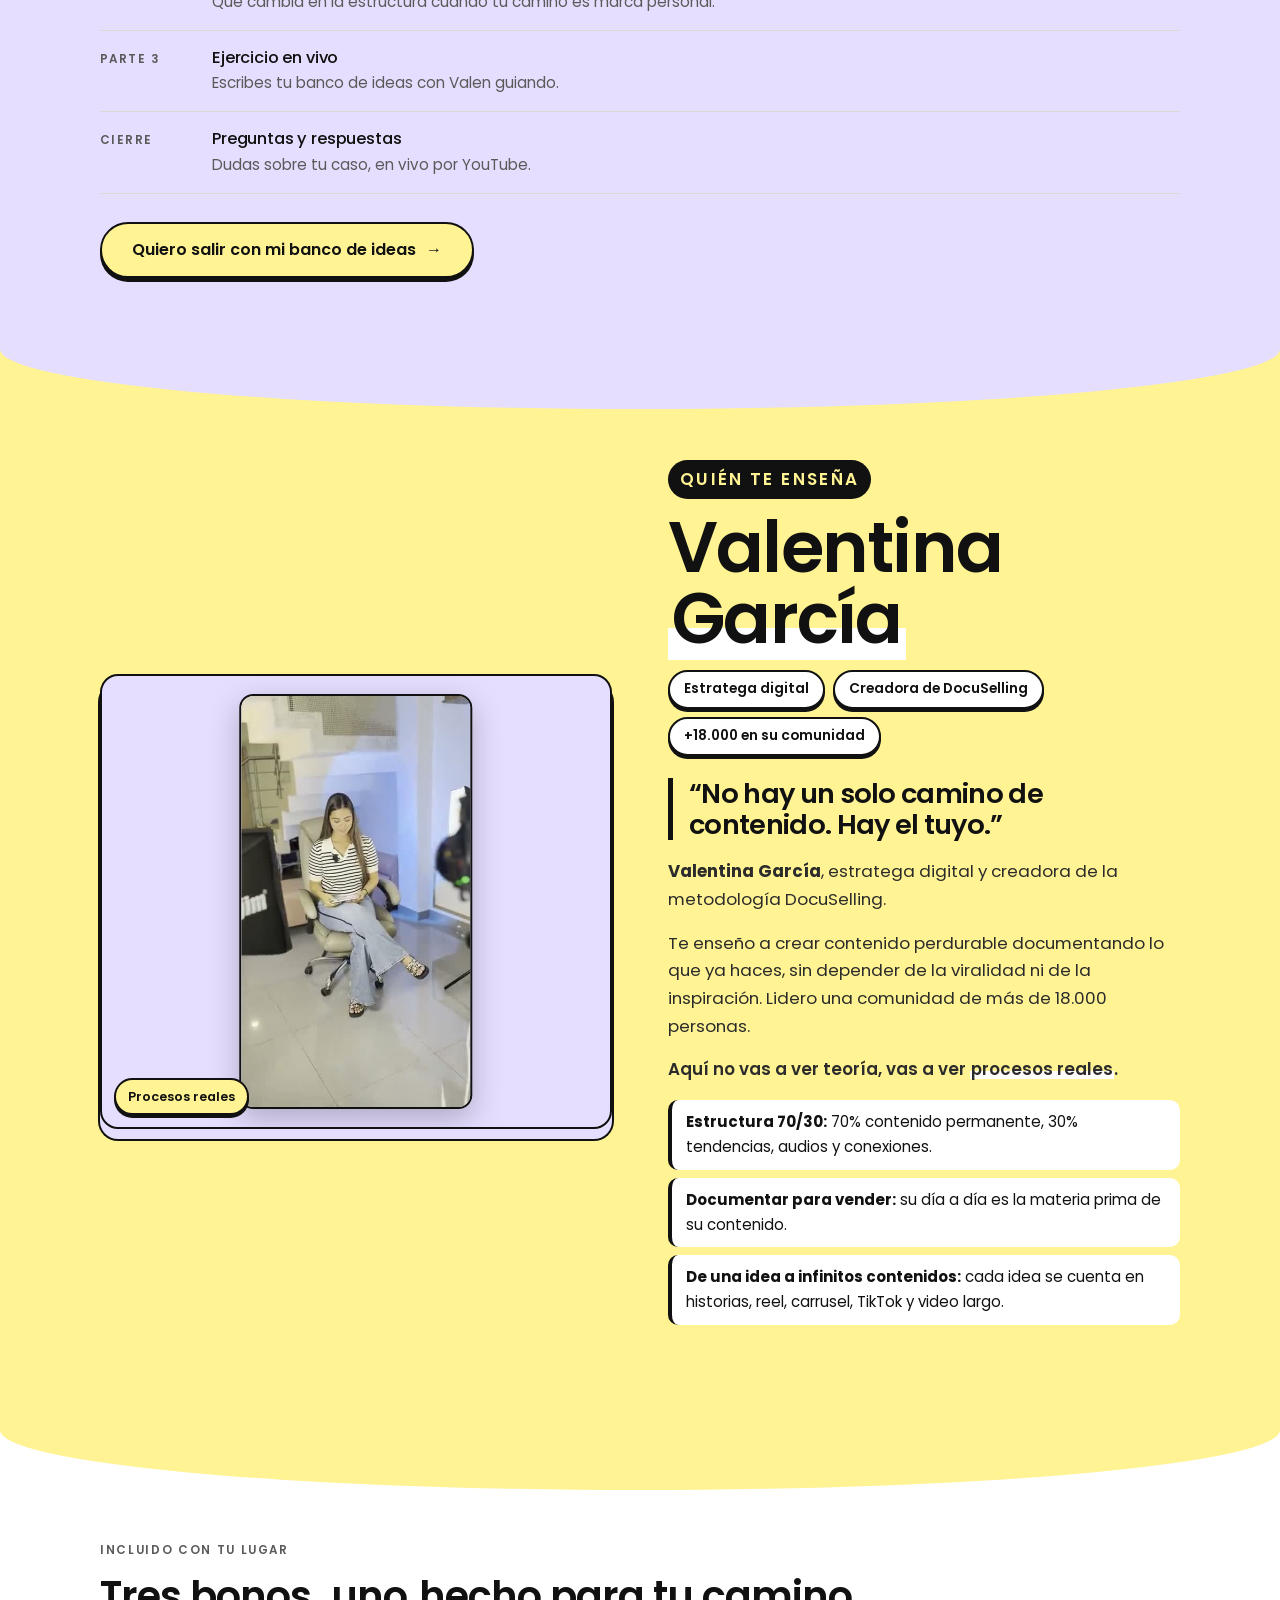
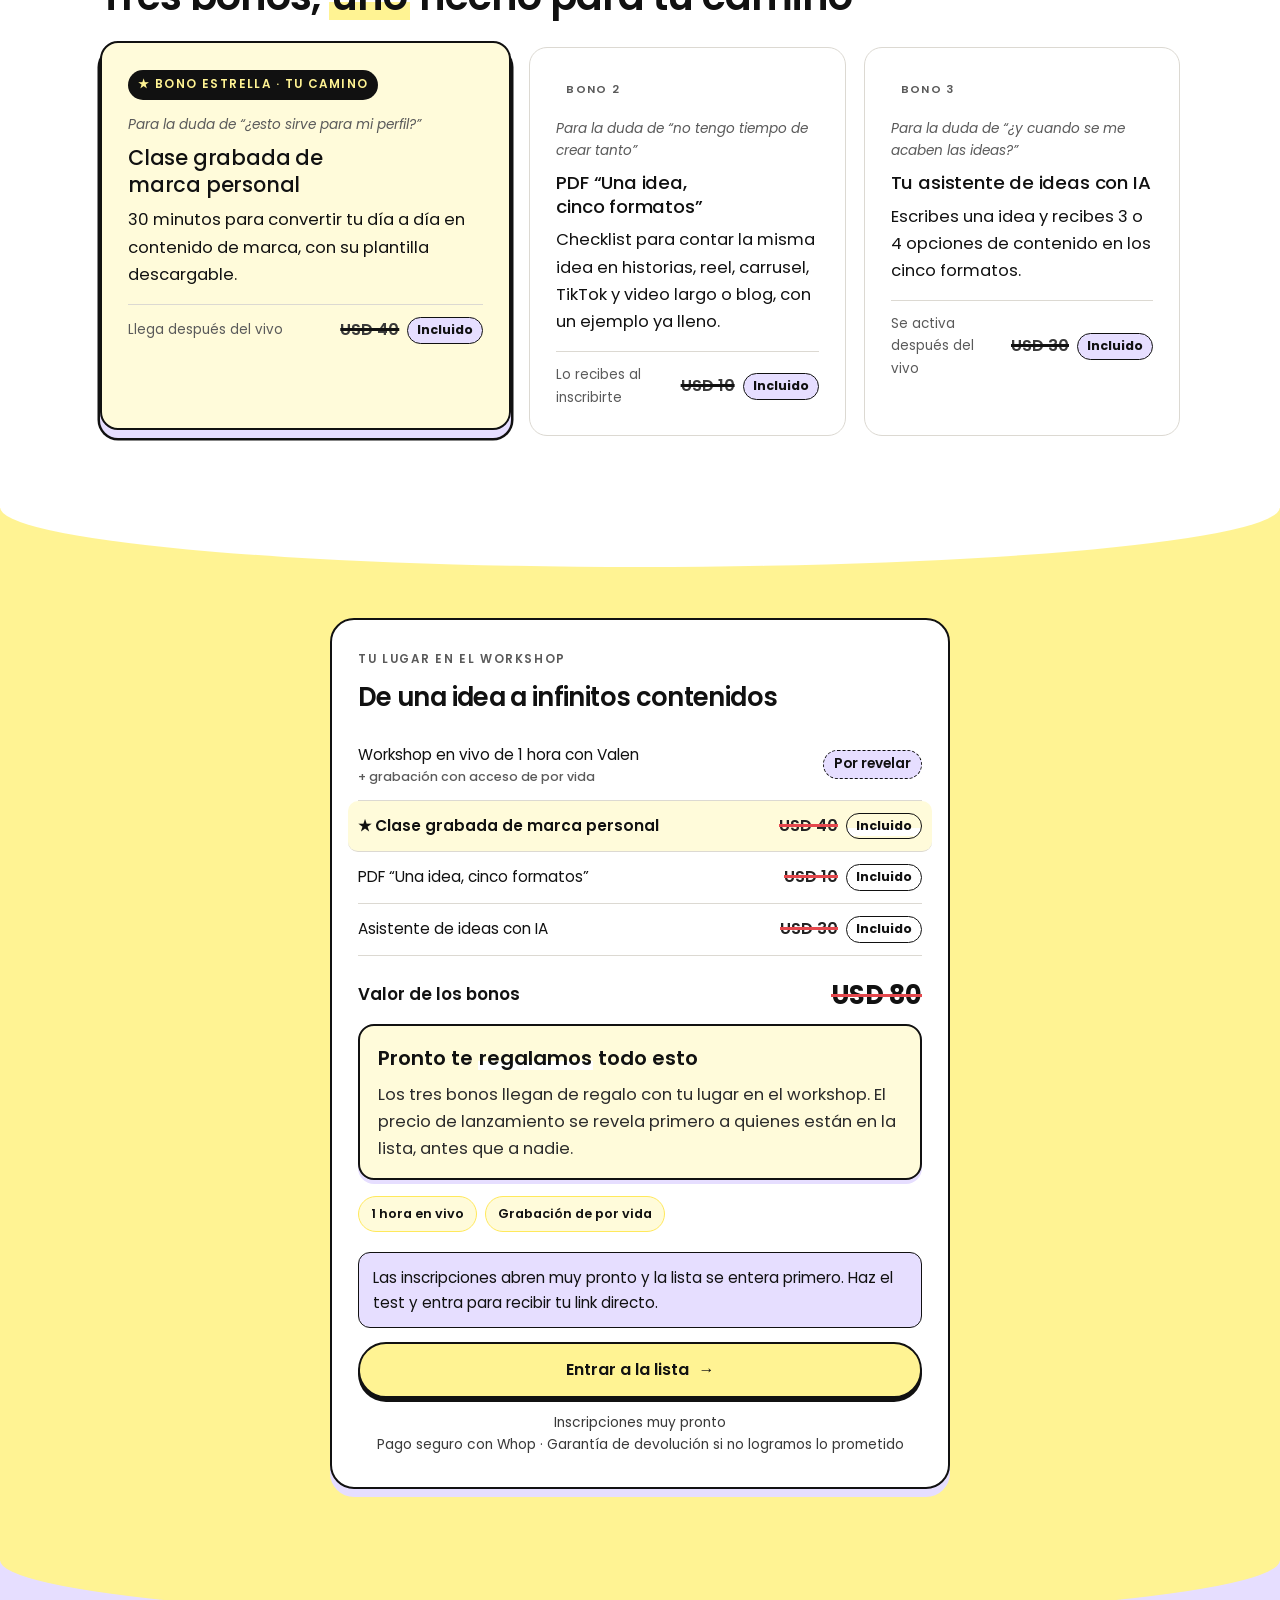
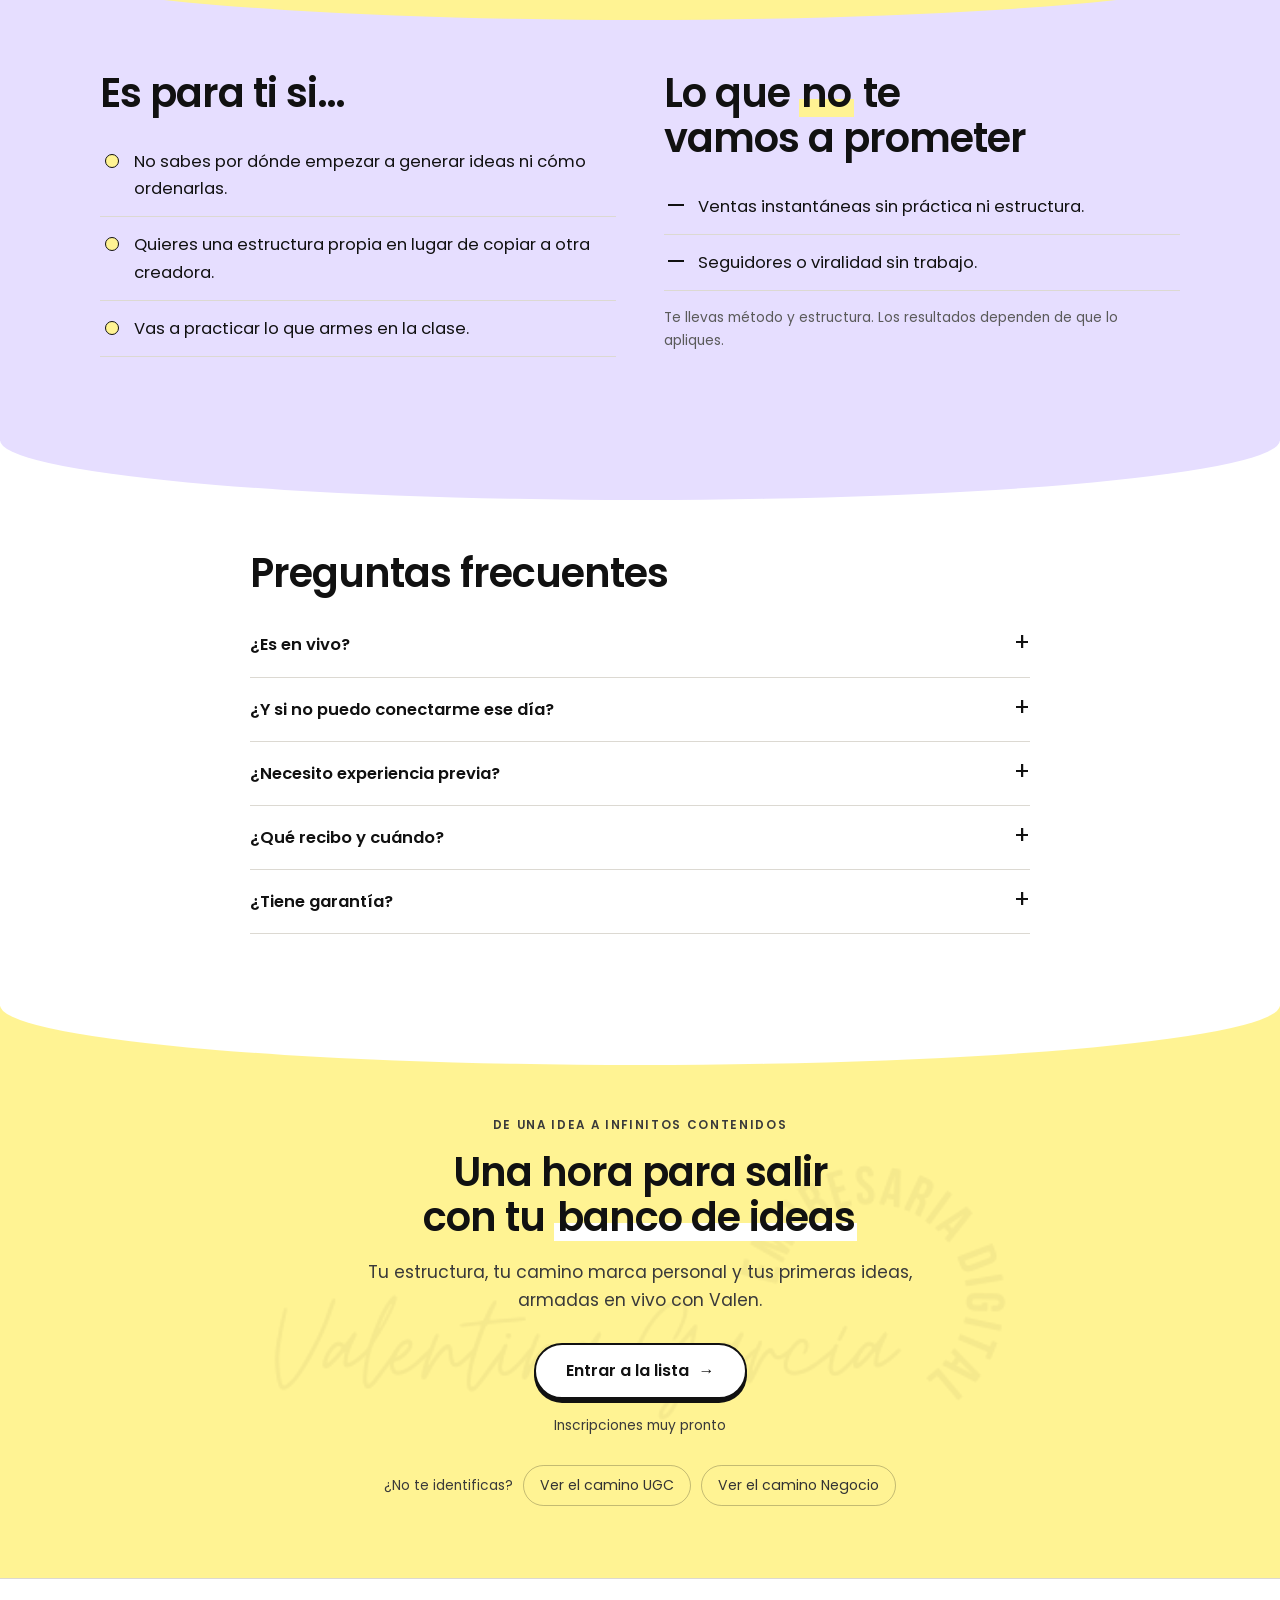
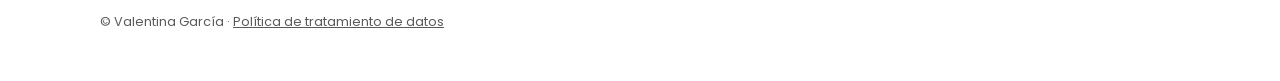
==== commit 621bd9f7: "Enable Meta Pixel and deduplicated server Lead with advertising consent" ====
--- a/web/camino-marca-personal.html
+++ b/web/camino-marca-personal.html
@@ -16,6 +16,6 @@
 <body class="angulo" data-angulo="marca-personal">
 <div id="app"></div>
 <!-- Contenido de esta página: ANGULOS["marca-personal"] en assets/camino.js -->
-<script src="assets/camino.js?v=27"></script>
+<script src="assets/camino.js?v=29"></script>
 </body>
 </html>
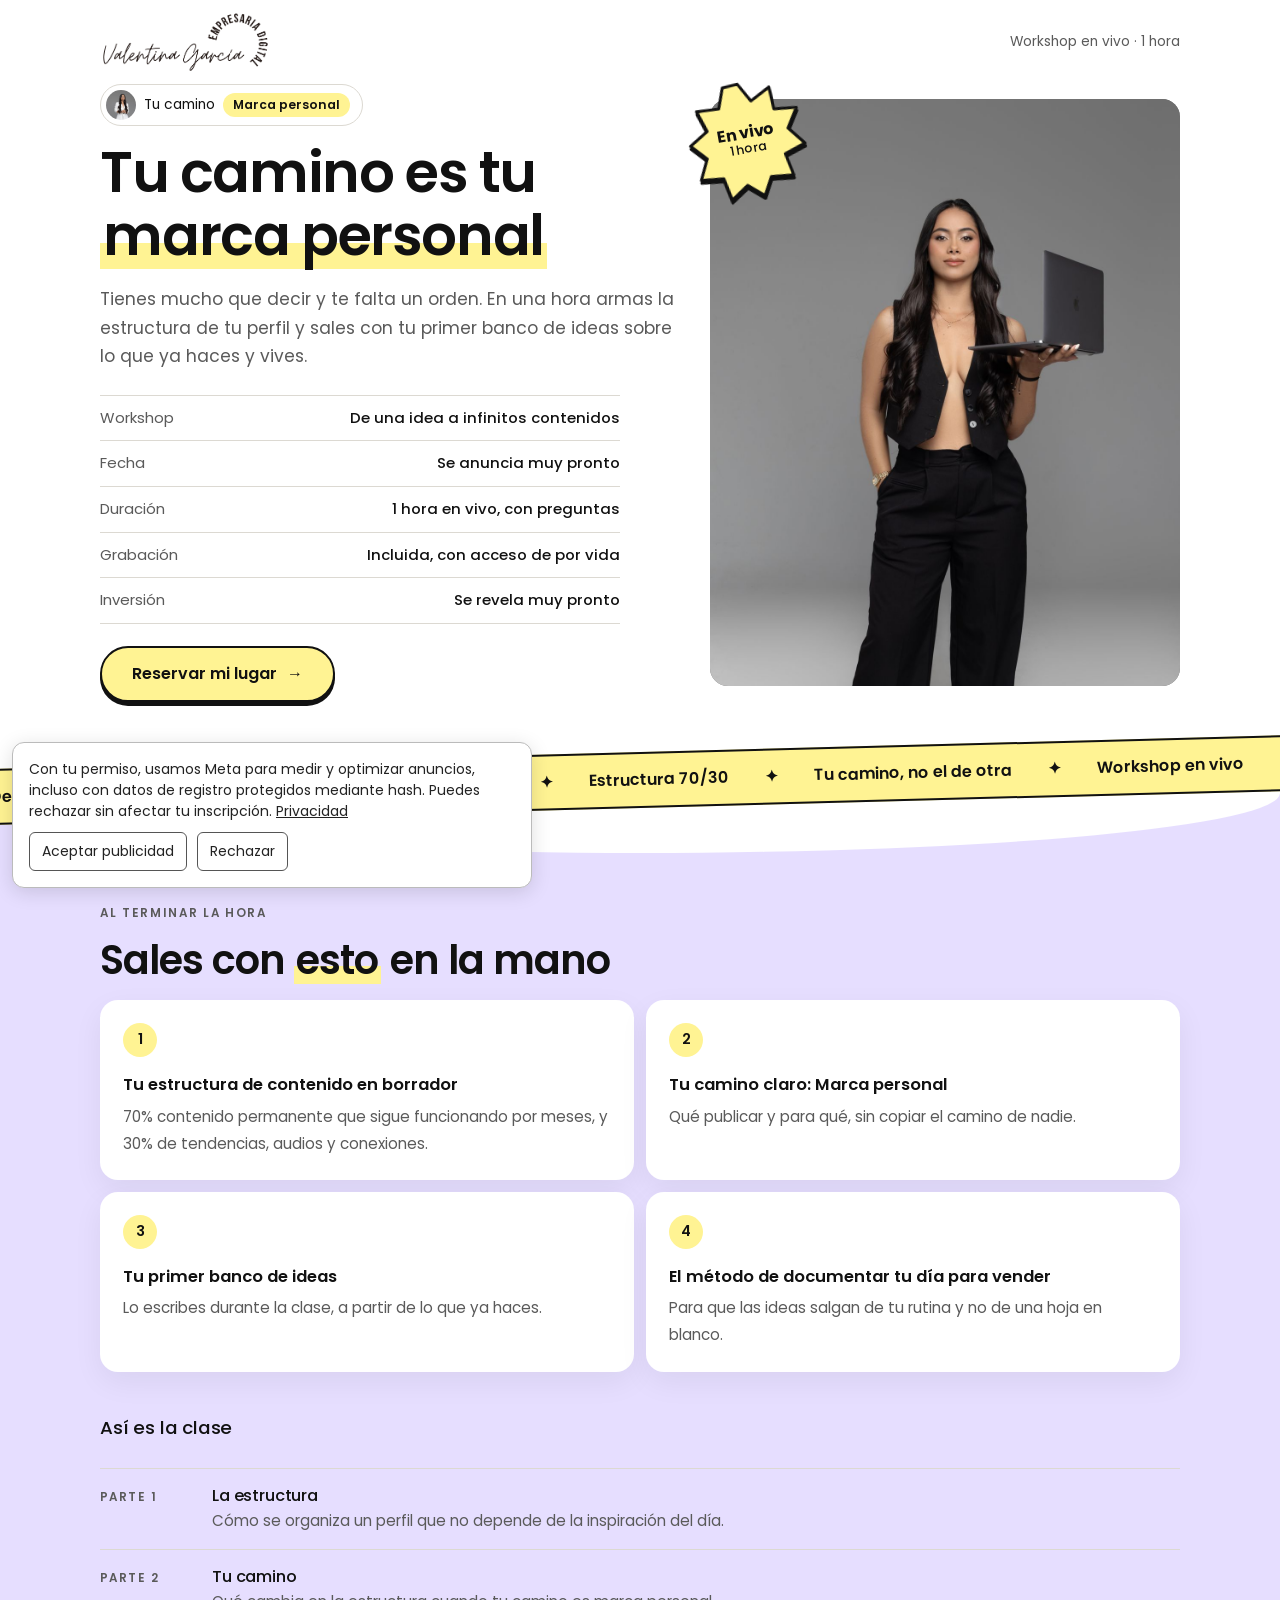
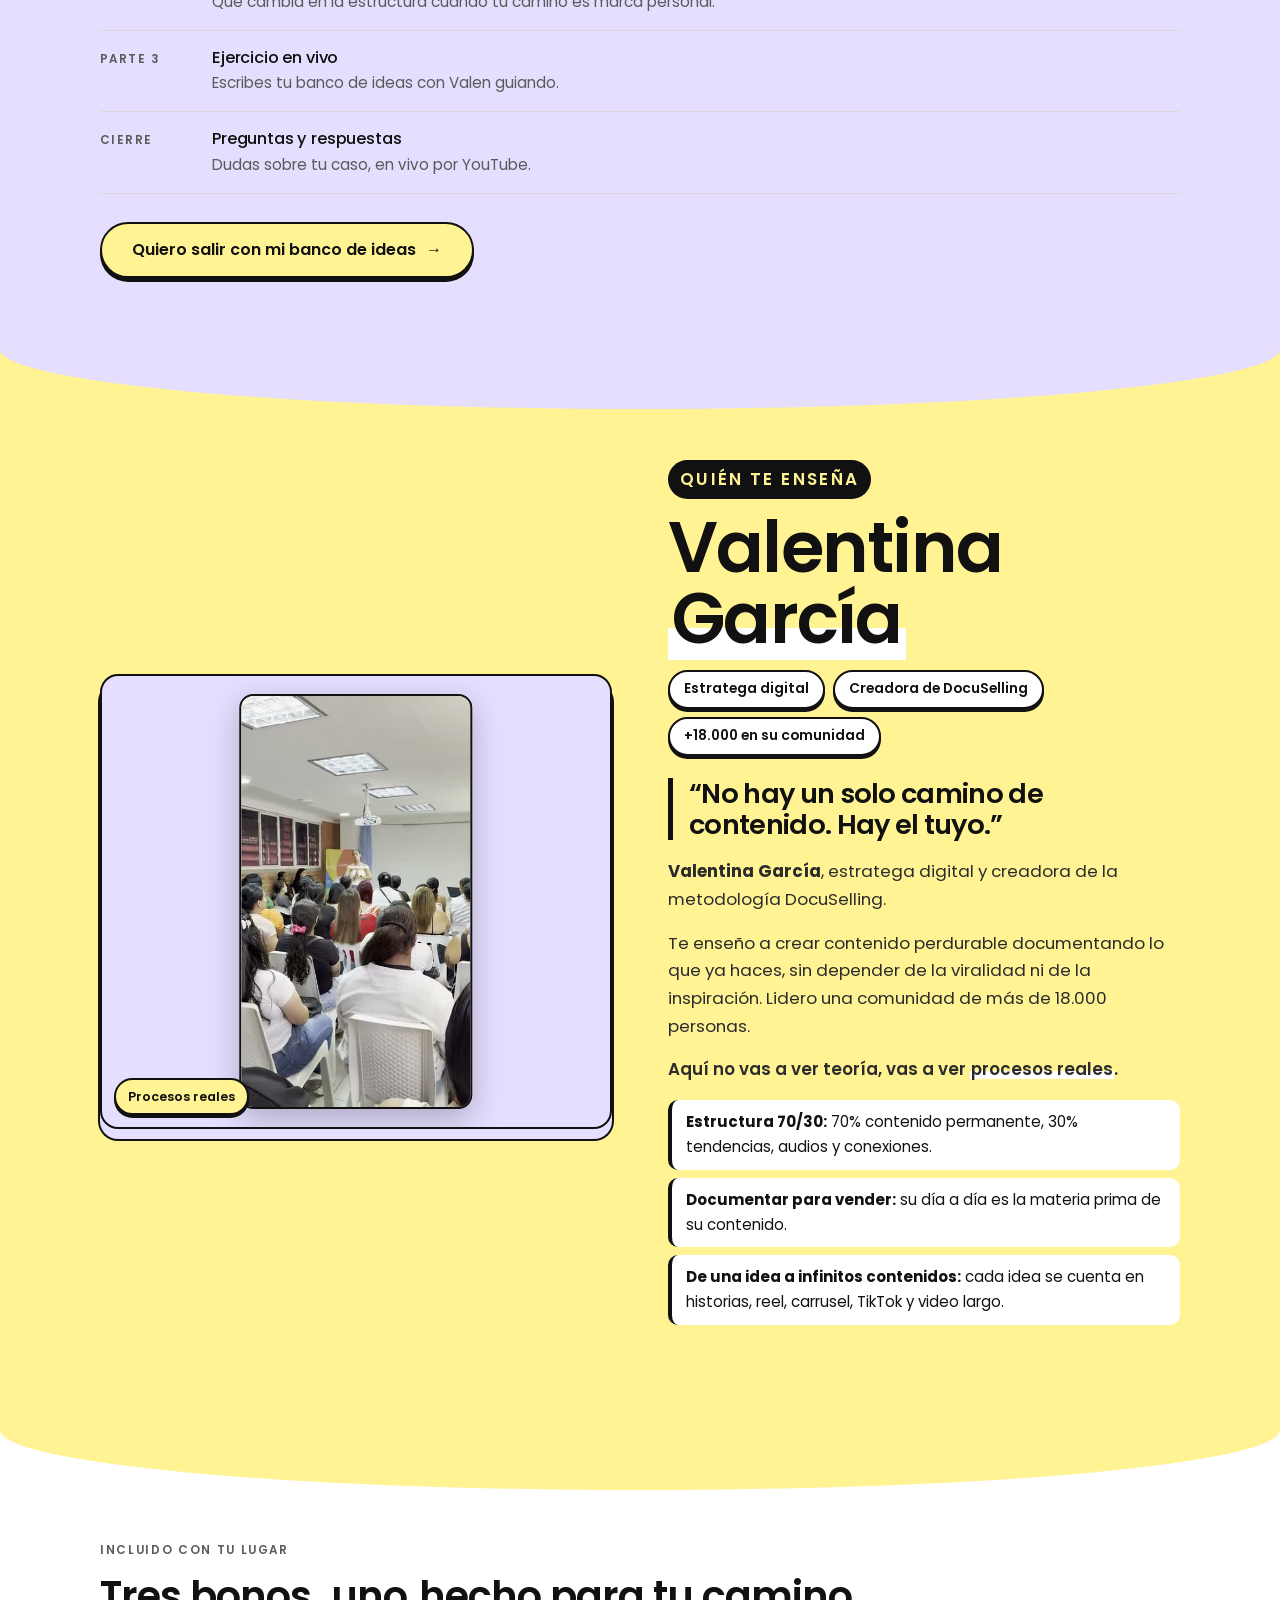
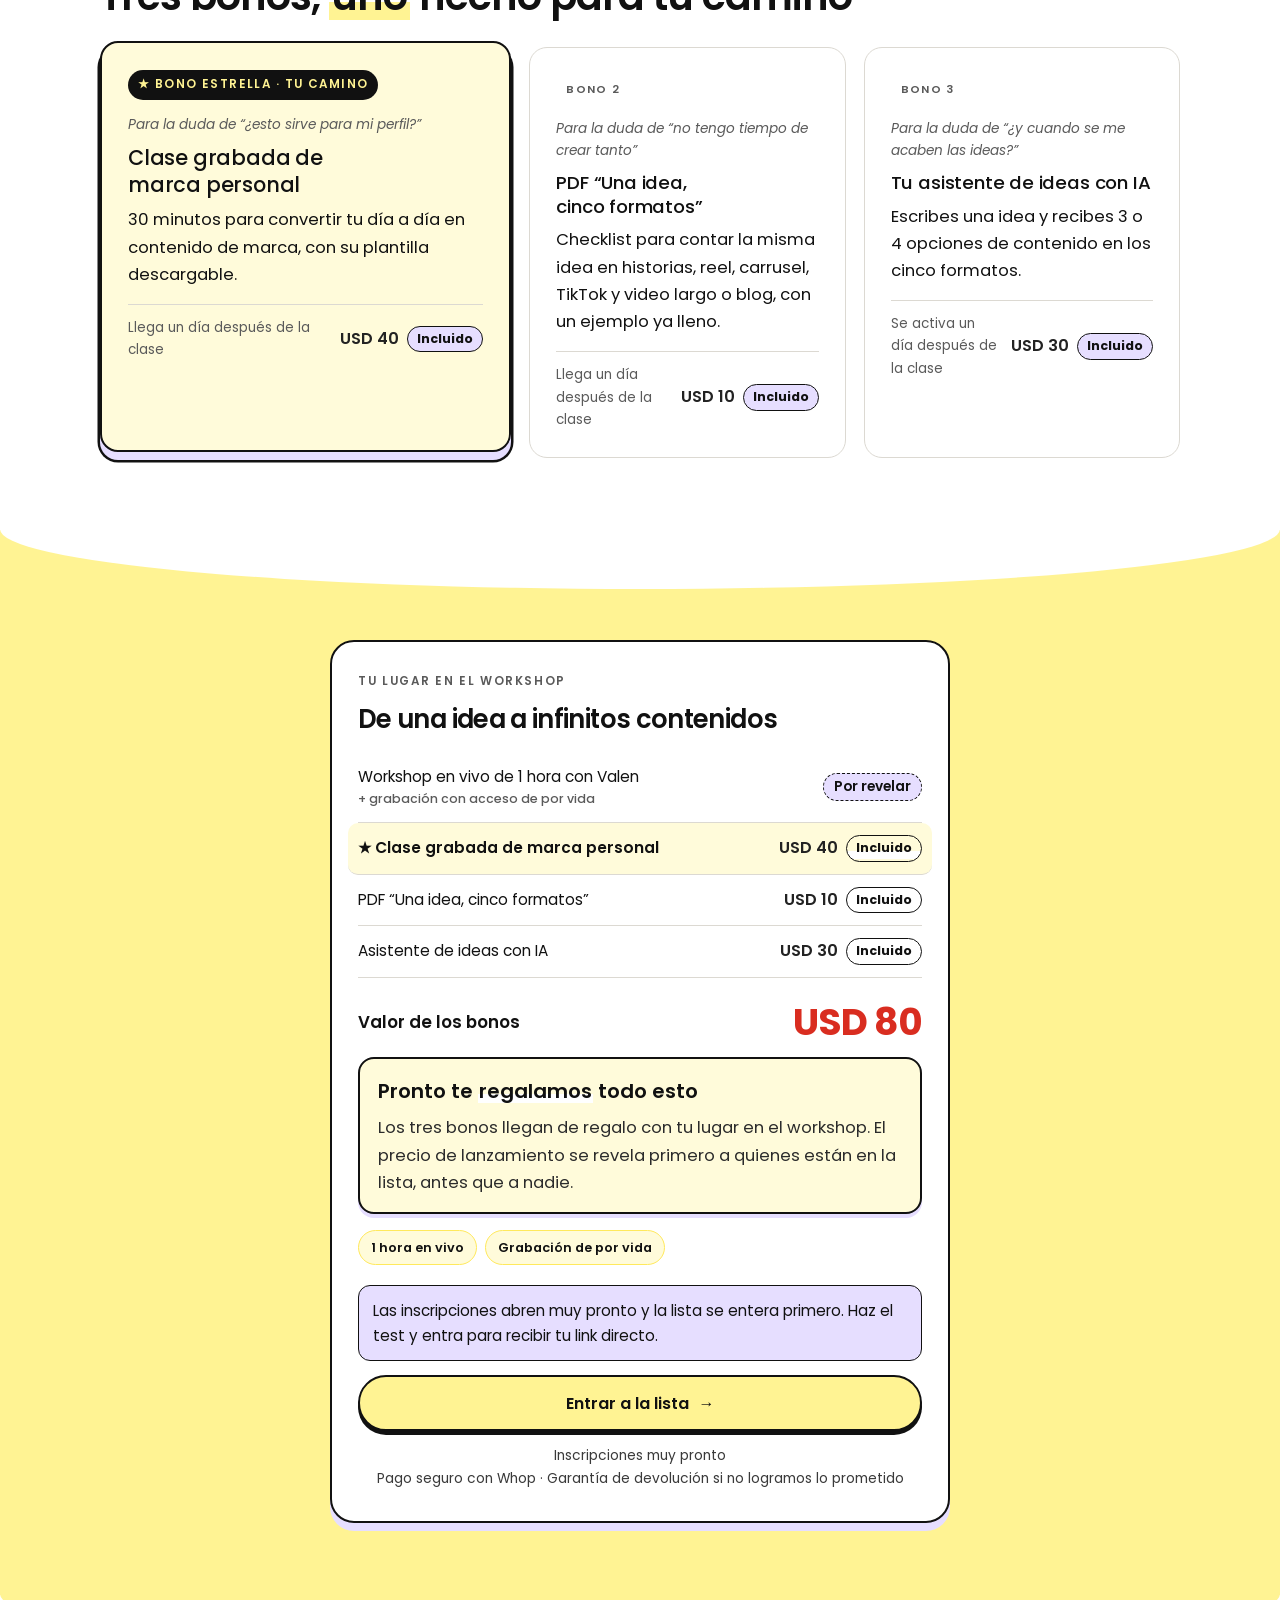
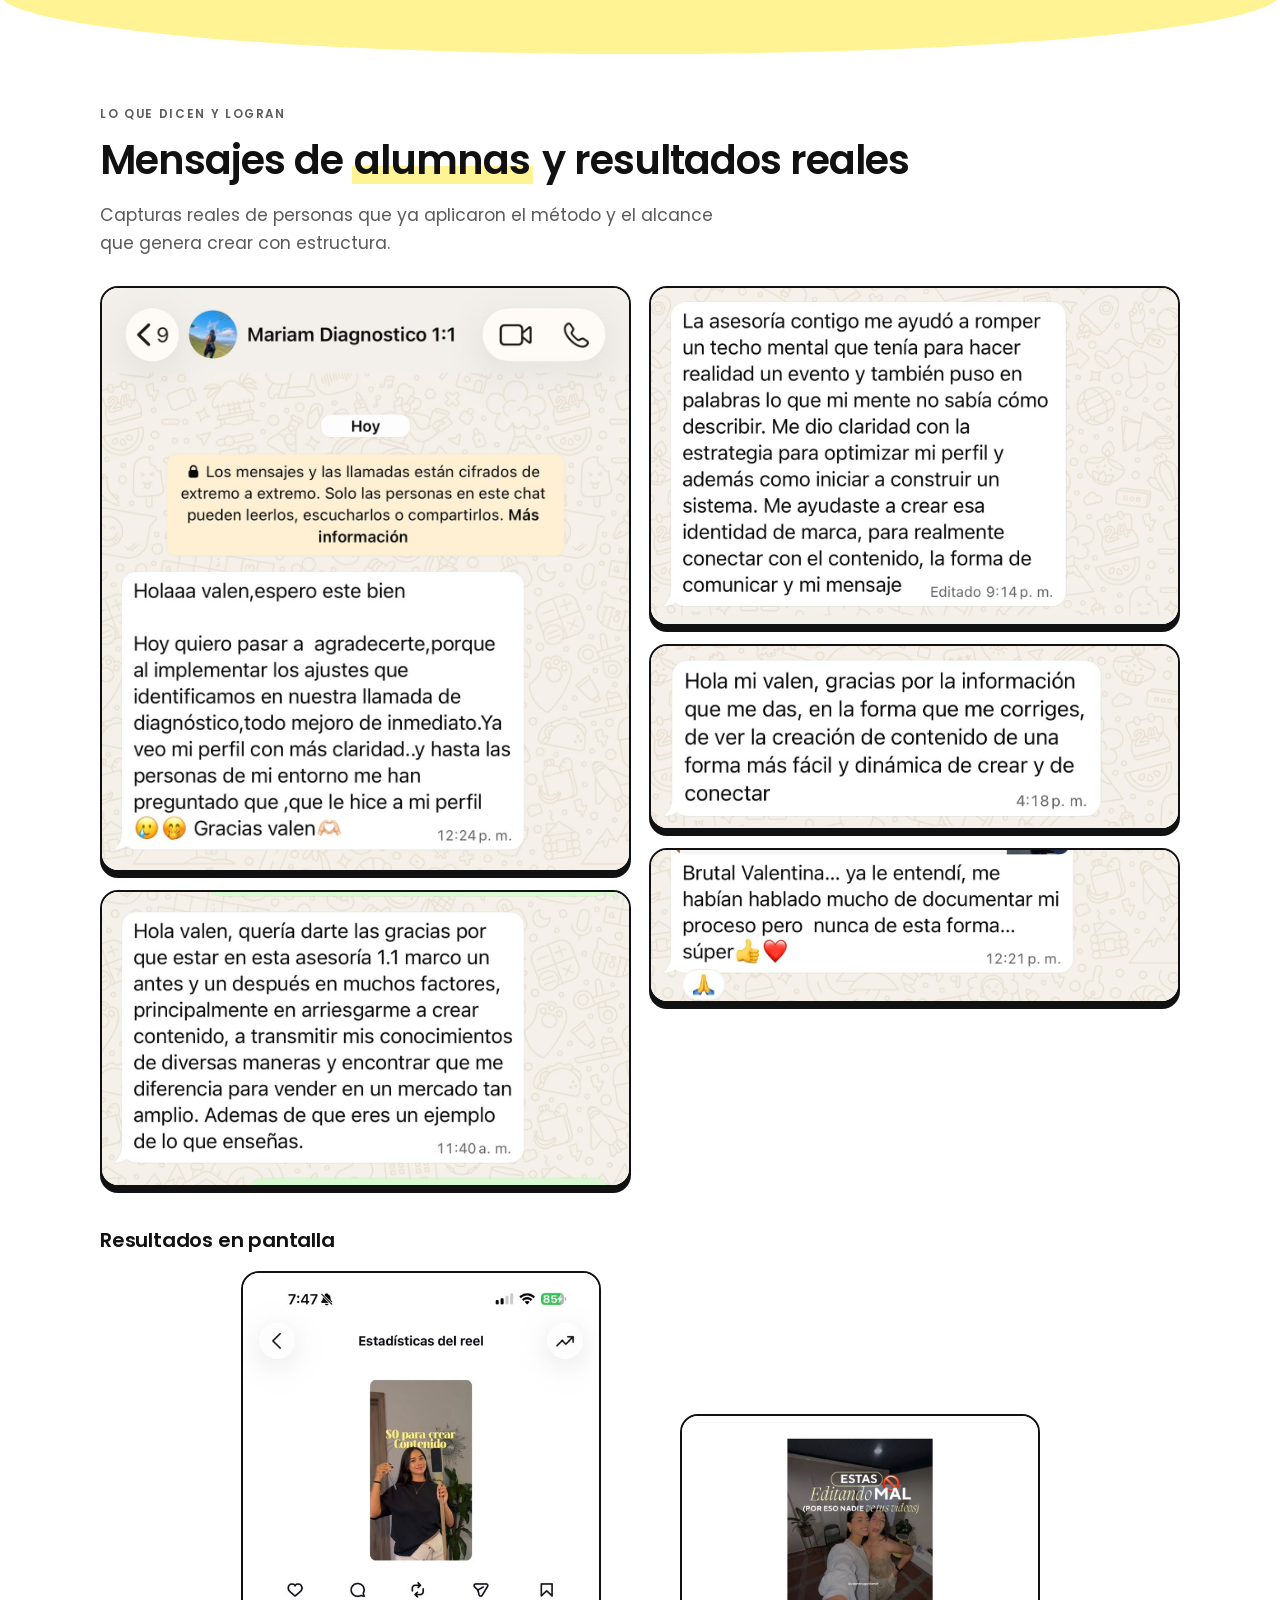
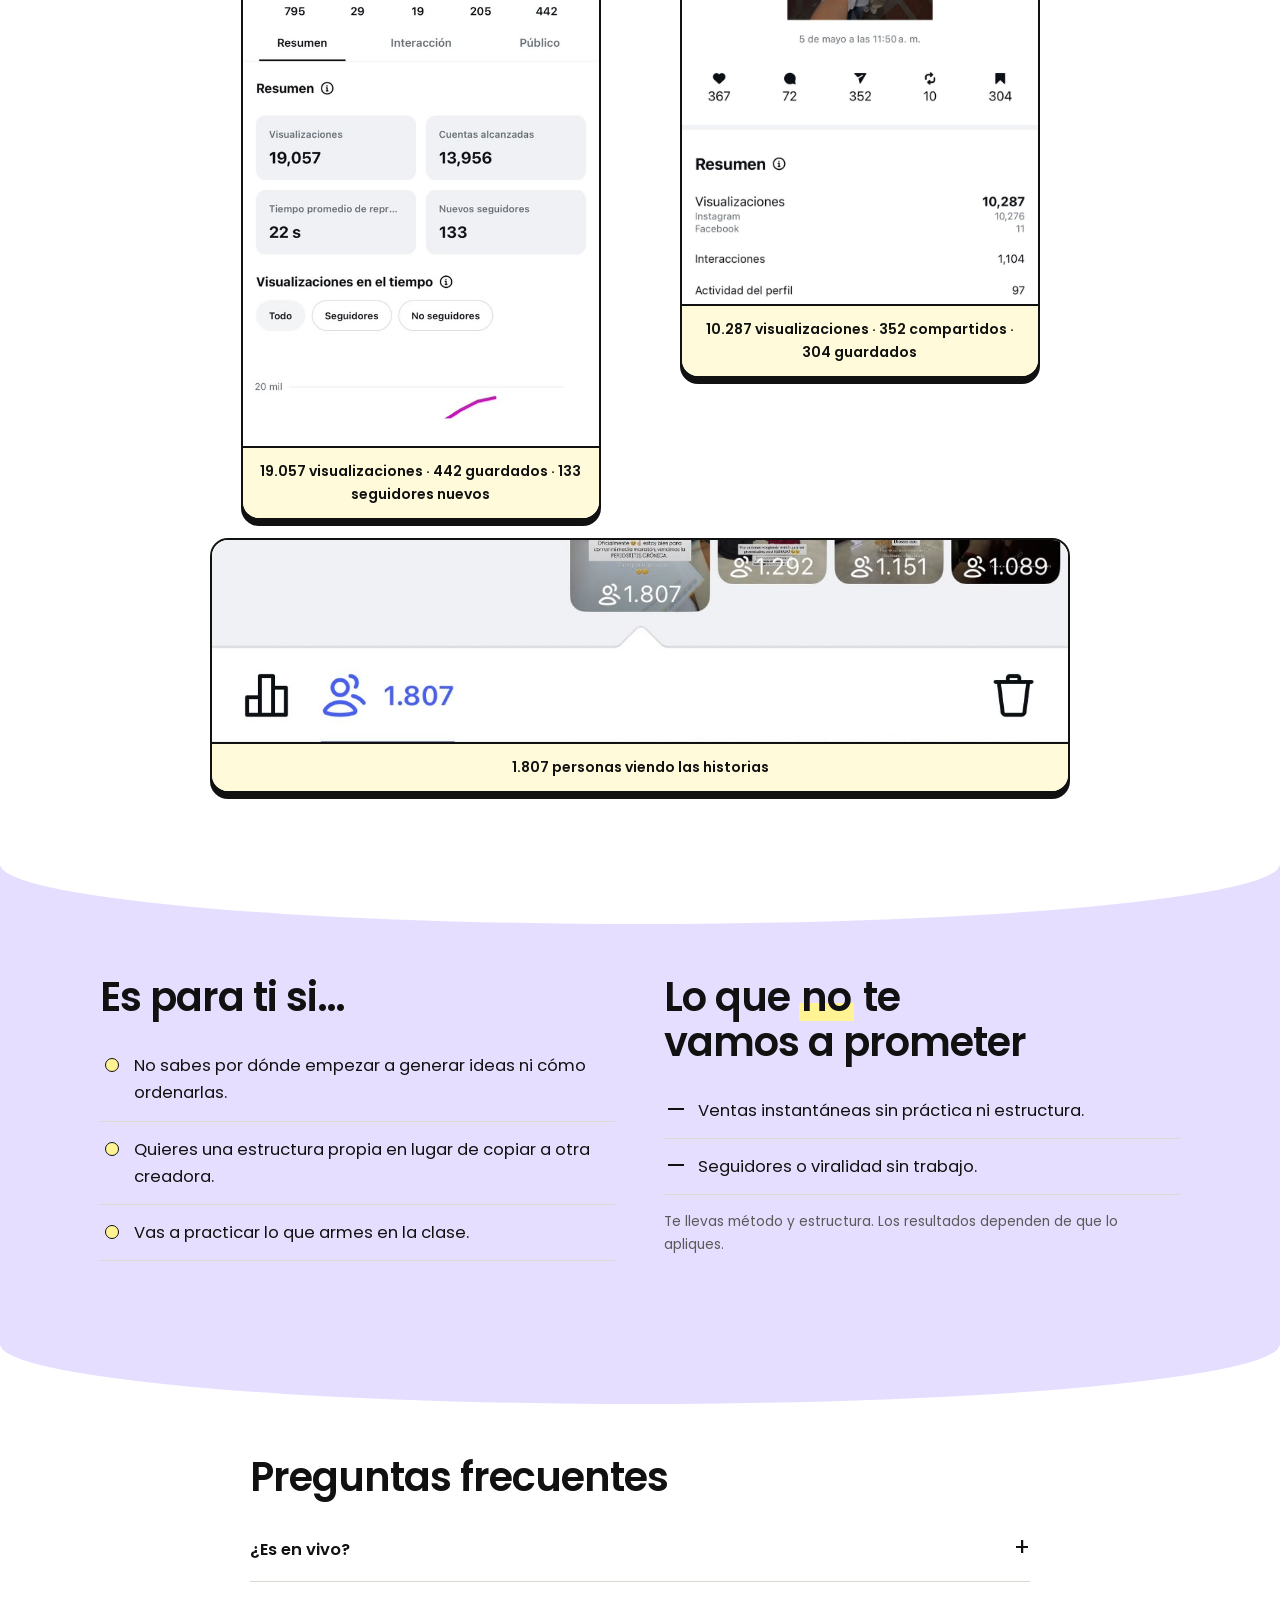
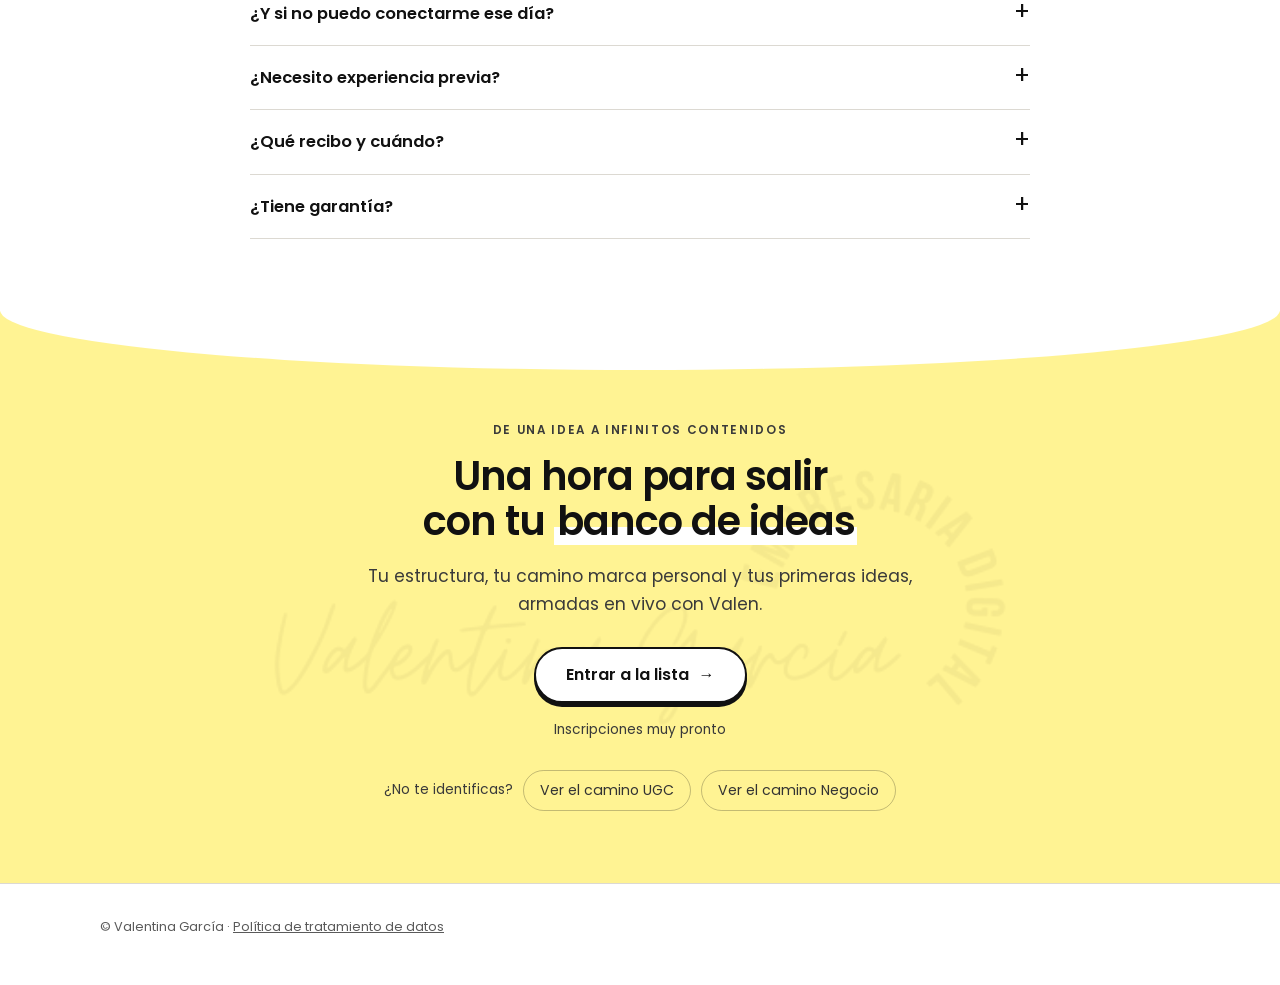
==== commit 897f51b4: "Add testimonials/results, remove price strikethrough, align next-day bonus delivery" ====
--- a/web/camino-marca-personal.html
+++ b/web/camino-marca-personal.html
@@ -11,11 +11,11 @@
 <link rel="preconnect" href="https://fonts.googleapis.com">
 <link rel="preconnect" href="https://fonts.gstatic.com" crossorigin>
 <link href="https://fonts.googleapis.com/css2?family=Poppins:wght@400;500;600&display=swap" rel="stylesheet">
-<link rel="stylesheet" href="assets/camino.css?v=25">
+<link rel="stylesheet" href="assets/camino.css?v=26">
 </head>
 <body class="angulo" data-angulo="marca-personal">
 <div id="app"></div>
 <!-- Contenido de esta página: ANGULOS["marca-personal"] en assets/camino.js -->
-<script src="assets/camino.js?v=29"></script>
+<script src="assets/camino.js?v=31"></script>
 </body>
 </html>
--- a/web/assets/camino.css
+++ b/web/assets/camino.css
@@ -113,8 +113,8 @@
 .bloqueo[hidden]{display:none}
 .facts{list-style:none;padding:0;margin:24px 0 22px;border-top:1px solid var(--line);max-width:520px}
 .facts li{display:flex;justify-content:space-between;gap:16px;padding:10px 0;border-bottom:1px solid var(--line);font-size:.93rem}
-.facts li span:first-child{color:var(--muted)}
-.facts li span:last-child{text-align:right;font-weight:500}
+.facts li > span:first-child{color:var(--muted)}
+.facts li > span:last-child{text-align:right;font-weight:500}
 .cta-row{display:flex;flex-wrap:wrap;align-items:center;gap:14px 20px}
 .dark{background:var(--dark);color:var(--dark-ink)}
 .dark .eyebrow,.dark .lead,.dark p,.dark .small{color:var(--dark-muted)}
@@ -262,17 +262,16 @@
 .price-pair .cop{margin-top:4px;font-size:.9rem}
 @media (prefers-reduced-motion:reduce){.sticker.star::before{animation:none}}
 
-/* Bono estrella y valores tachados bien visibles */
+/* Valores normales sin tachar y precio original en rojo grande */
 .bono.featured{background:var(--accent-soft);border:2.5px solid var(--ink);box-shadow:0 8px 0 var(--second),0 8px 0 2.5px var(--ink);transform:translateY(-6px)}
 .bono.featured .tag{background:var(--ink);color:var(--accent);font-size:.74rem}
 .bono.featured h3{font-size:1.3rem}
 .lift .bono.featured:hover{transform:translateY(-10px)}
-s.val{color:#3a3a3a;font-weight:600;font-size:1rem;text-decoration:line-through;text-decoration-thickness:2.5px;text-decoration-color:var(--ink)}
+.val{color:#222;font-weight:600;font-size:1rem;text-decoration:none;white-space:nowrap}
 .val-pair{display:inline-flex;align-items:center;gap:8px;white-space:nowrap}
 .incl{font-style:normal;font-weight:700;font-size:.78rem;background:var(--second);border:1.5px solid var(--ink);border-radius:999px;padding:2px 9px;color:var(--ink)}
 .bono .when{align-items:center}
-.stack s.val{font-size:1rem}
-.total s.val{font-size:1.15rem}
+.stack .val{font-size:1rem;color:#222}
 .stack .star-line{font-weight:600;background:var(--accent-soft);margin:0 -10px;padding:12px 10px;border-radius:10px}
 
 /* "Quién te enseña" con más peso */
@@ -307,10 +306,22 @@
 .tel-row{display:flex;gap:8px}
 .tel-row select{flex:0 0 auto;max-width:46%;min-height:52px;padding:10px 10px;border:1.5px solid #A9A6A0;border-radius:12px;font:inherit;font-size:.92rem;background:#fff;color:var(--ink)}
 .tel-row input{flex:1;min-width:0}
-/* Valor total tachado bien visible */
-.total{align-items:center;color:var(--ink);font-weight:600;font-size:1.05rem}
-.total s.val{font-size:1.6rem;font-weight:700;color:var(--ink);text-decoration-thickness:3px;text-decoration-color:#E5484D}
-.stack s.val{color:#222;text-decoration-color:#E5484D}
+/* Precio original en rojo grande (sin tachar) */
+.total{align-items:center;color:var(--ink);font-weight:600;font-size:1.05rem;padding:8px 0}
+.total .val-orig{font-size:clamp(1.9rem,5vw,2.35rem);font-weight:700;color:#D92D20;letter-spacing:-.025em;line-height:1;text-decoration:none;white-space:nowrap}
+.facts li .val-orig-inline,.val-orig-inline{color:#D92D20;font-weight:700;font-size:1.08rem;margin-right:8px;white-space:nowrap}
+/* Testimonios y resultados reales */
+.sec-proof{background:var(--bg)}
+.proof-msgs{columns:1;column-gap:18px;margin-top:28px}
+@media(min-width:760px){.proof-msgs{columns:2}}
+.proof-card{margin:0 0 18px;break-inside:avoid;background:#fff;border:2px solid var(--ink);border-radius:18px;overflow:hidden;box-shadow:0 6px 0 var(--ink)}
+.proof-card img{width:100%;height:auto;display:block}
+.proof-sub{margin:40px 0 18px;font-size:1.25rem;font-weight:600}
+.proof-stats{display:grid;gap:18px;grid-template-columns:1fr;max-width:860px;margin:0 auto}
+@media(min-width:760px){.proof-stats{grid-template-columns:repeat(2,minmax(0,1fr));align-items:center}.proof-stats .is-wide{grid-column:1 / -1}}
+.proof-stats .proof-card{margin:0}
+.proof-stats .is-tall{max-width:360px;width:100%;justify-self:center}
+.proof-card figcaption{padding:12px 16px;font-size:.88rem;font-weight:600;background:var(--accent-soft);border-top:2px solid var(--ink);color:var(--ink);text-align:center}
 /* Expectativa: sin precio hasta abrir el carrito */
 .por-revelar{align-self:center;display:inline-block;height:auto;font-weight:600;font-size:.86rem;background:var(--second);border:1.5px dashed var(--ink);border-radius:999px;padding:2px 10px;white-space:nowrap}
 .expectativa{background:var(--accent-soft);border:2px solid var(--ink);border-radius:16px;padding:16px 18px;margin:8px 0 16px;box-shadow:0 4px 0 var(--second)}
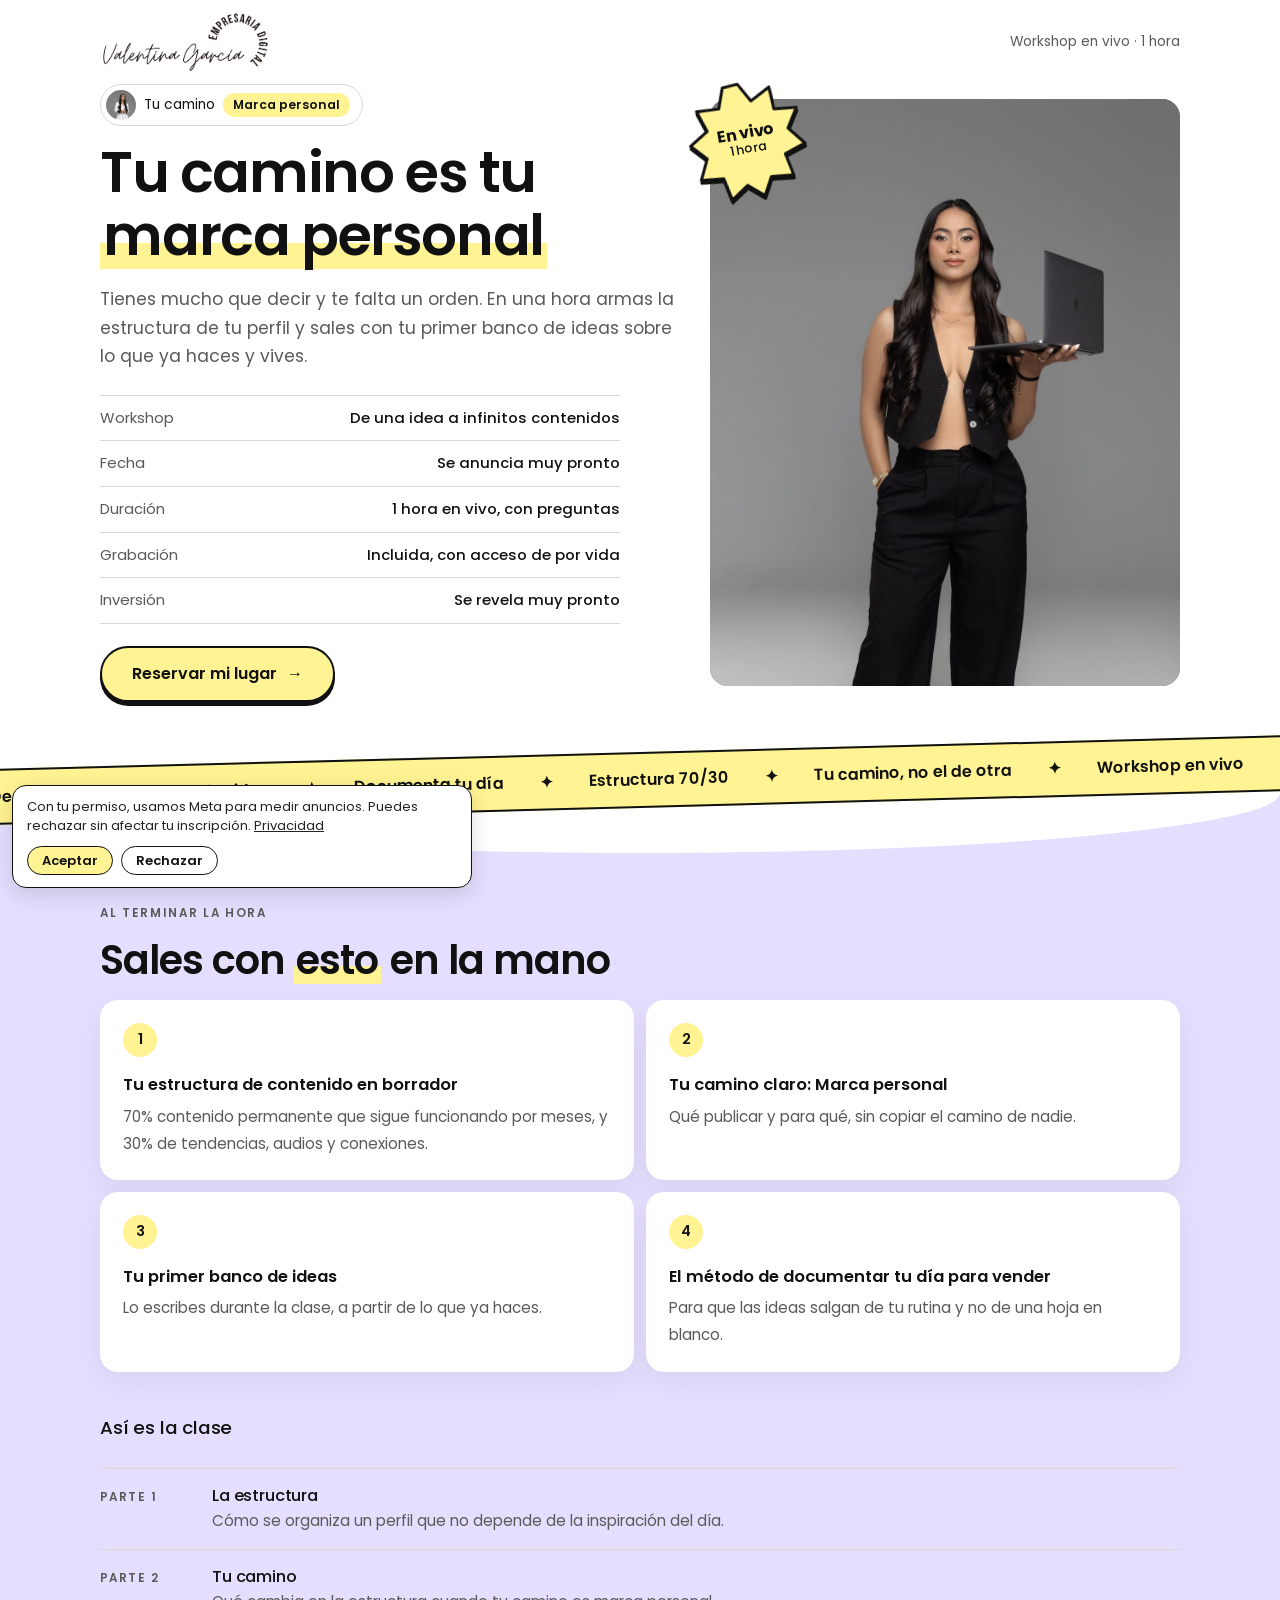
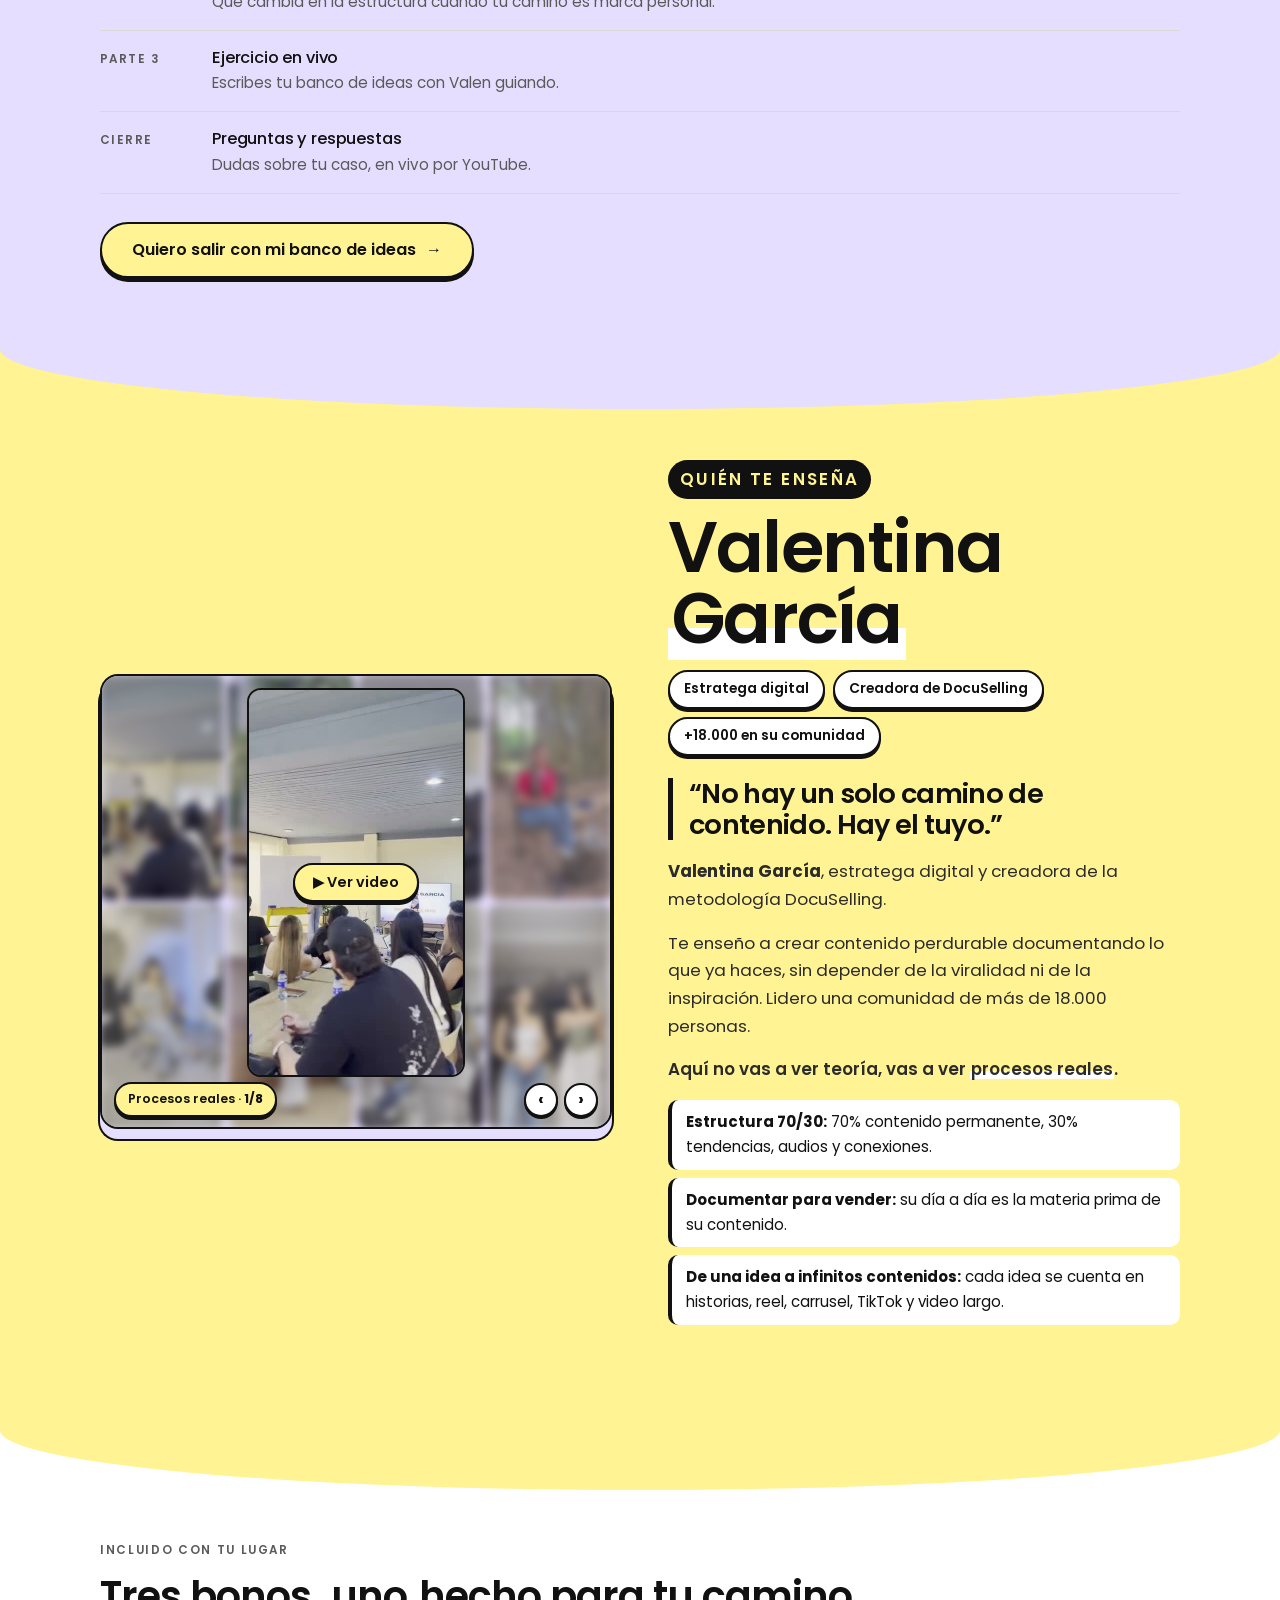
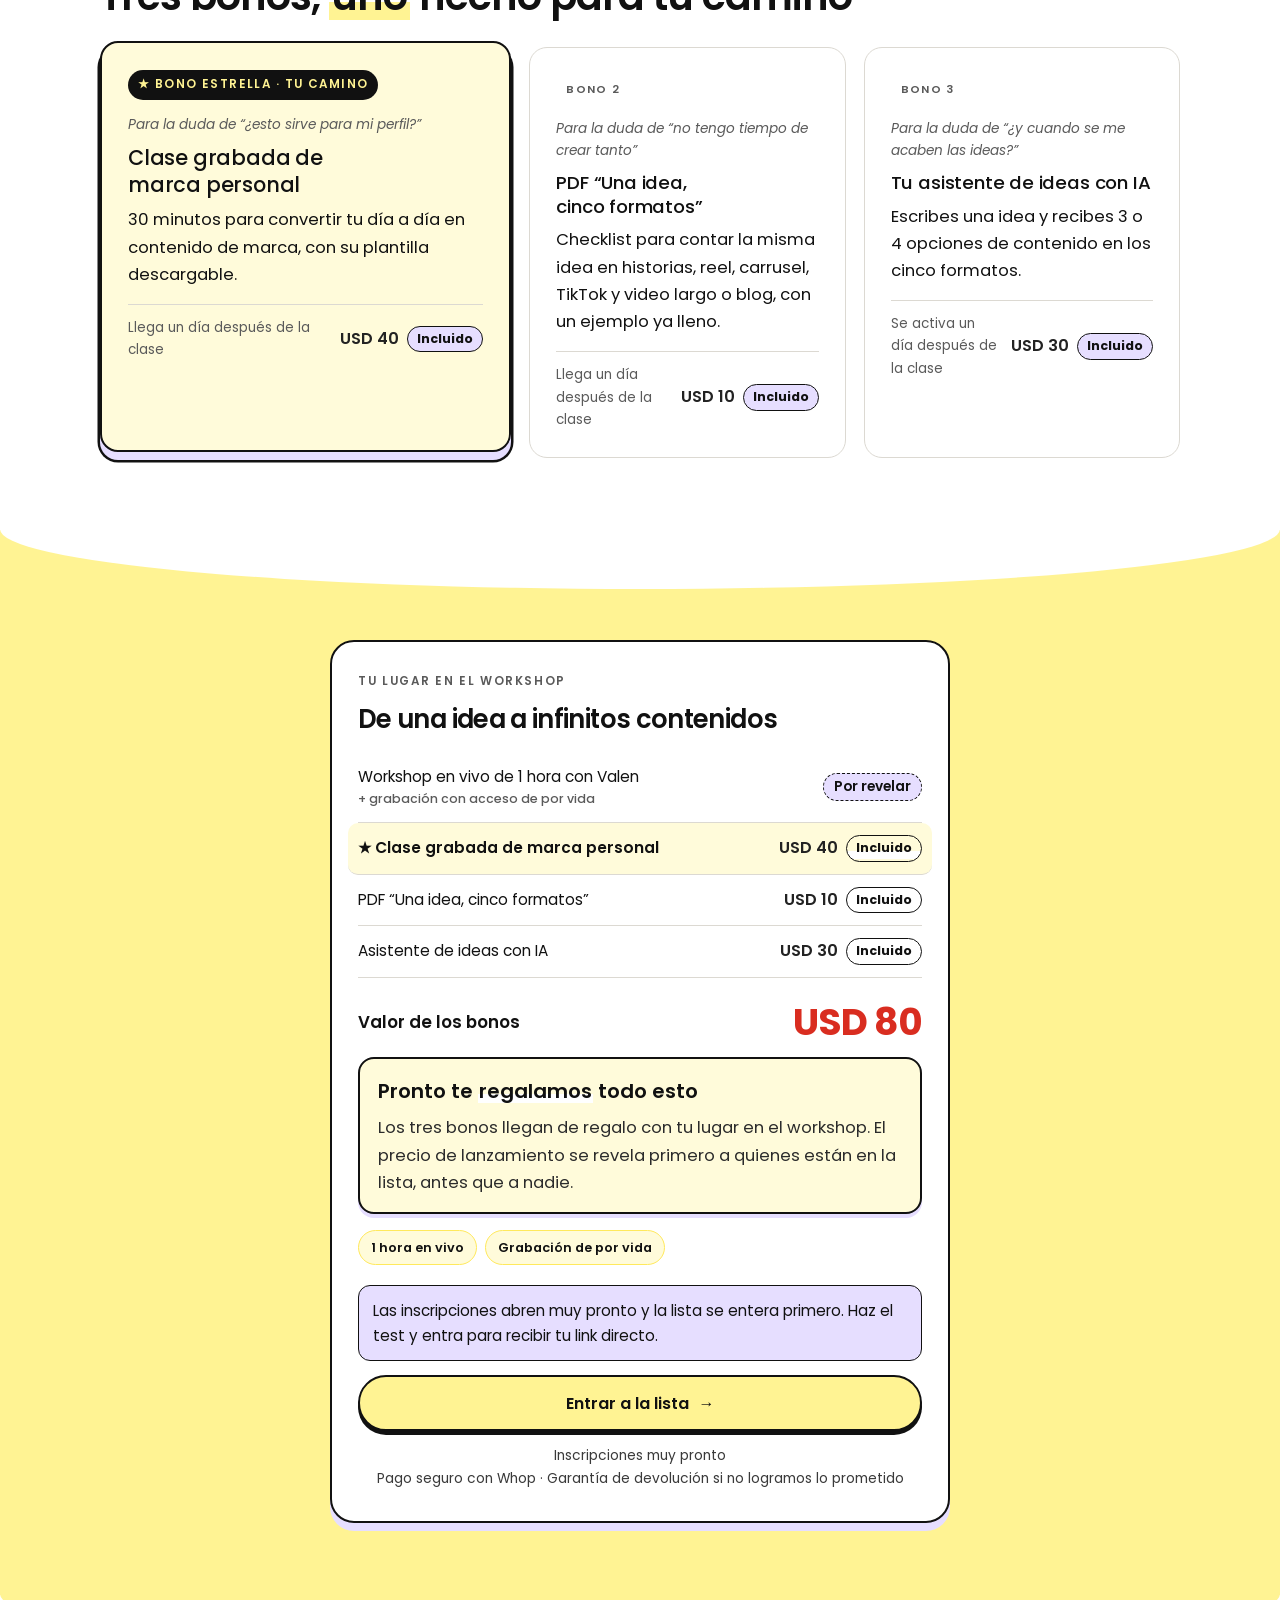
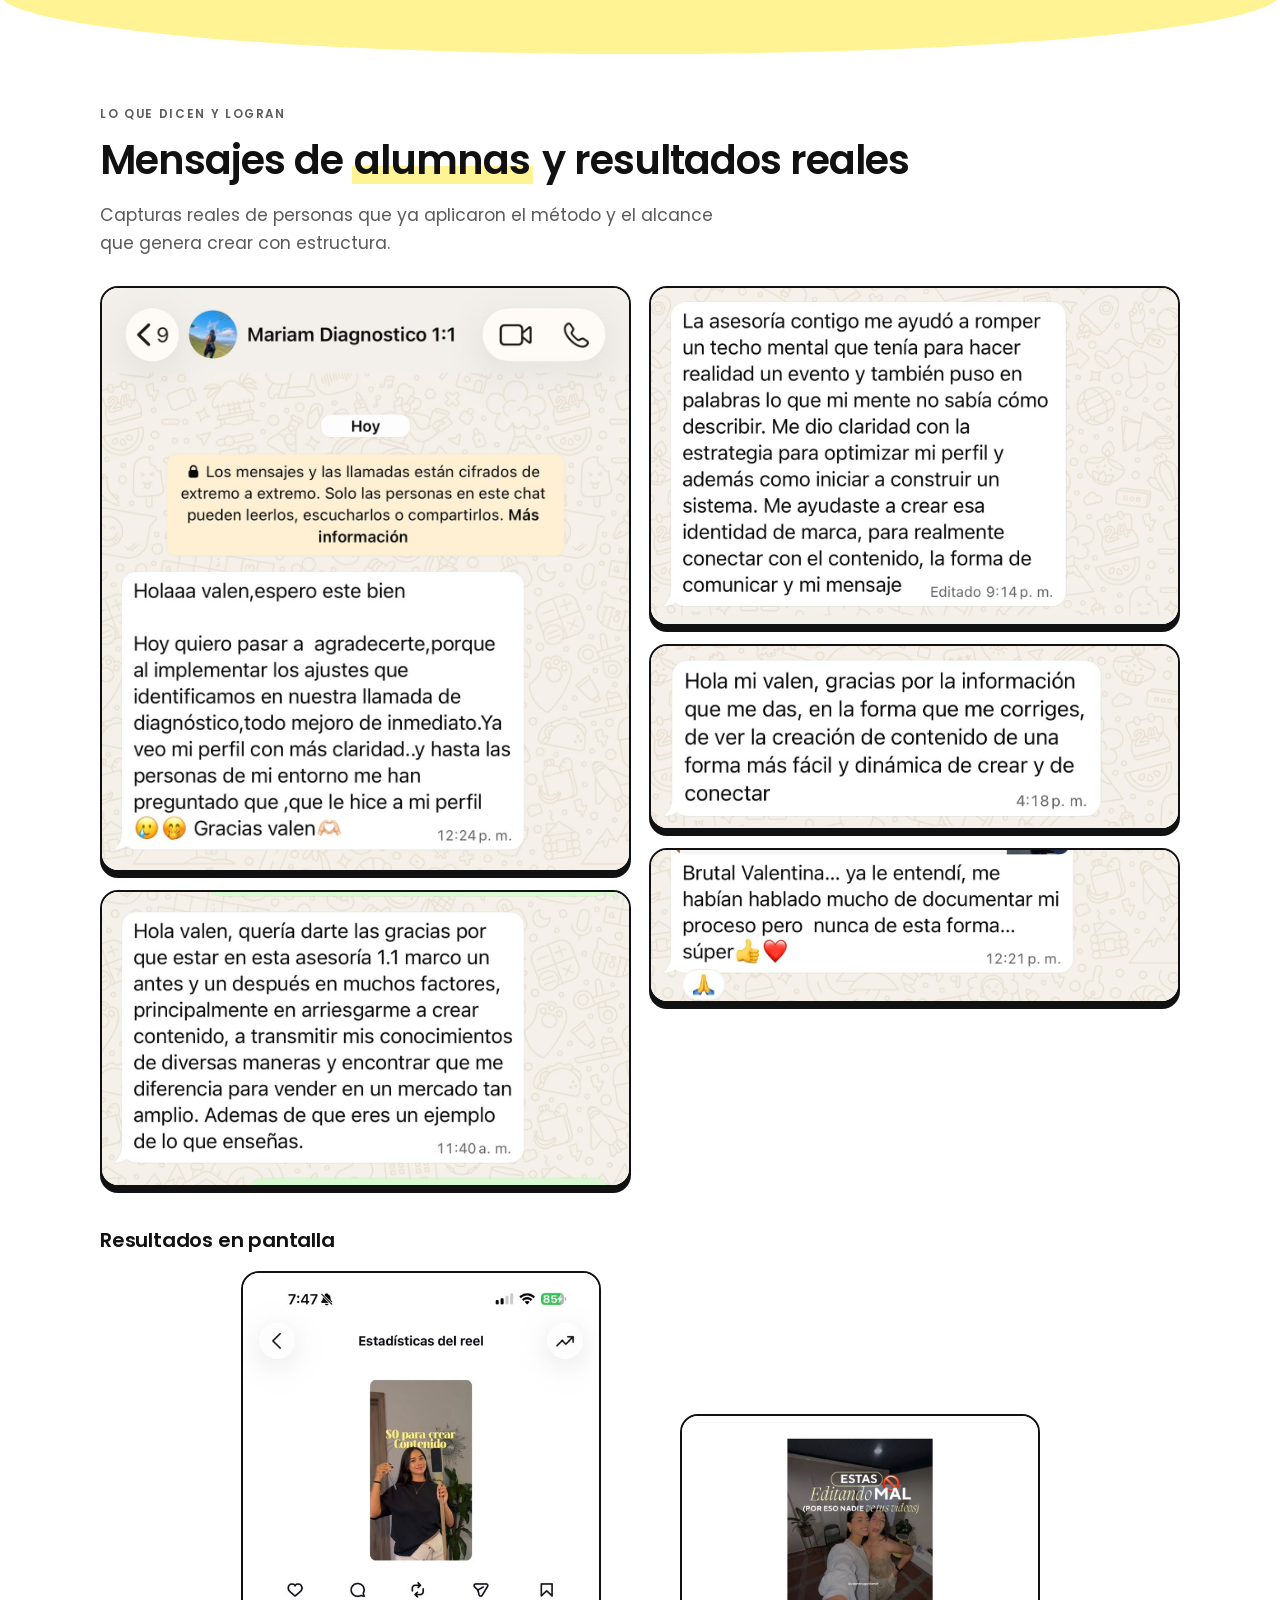
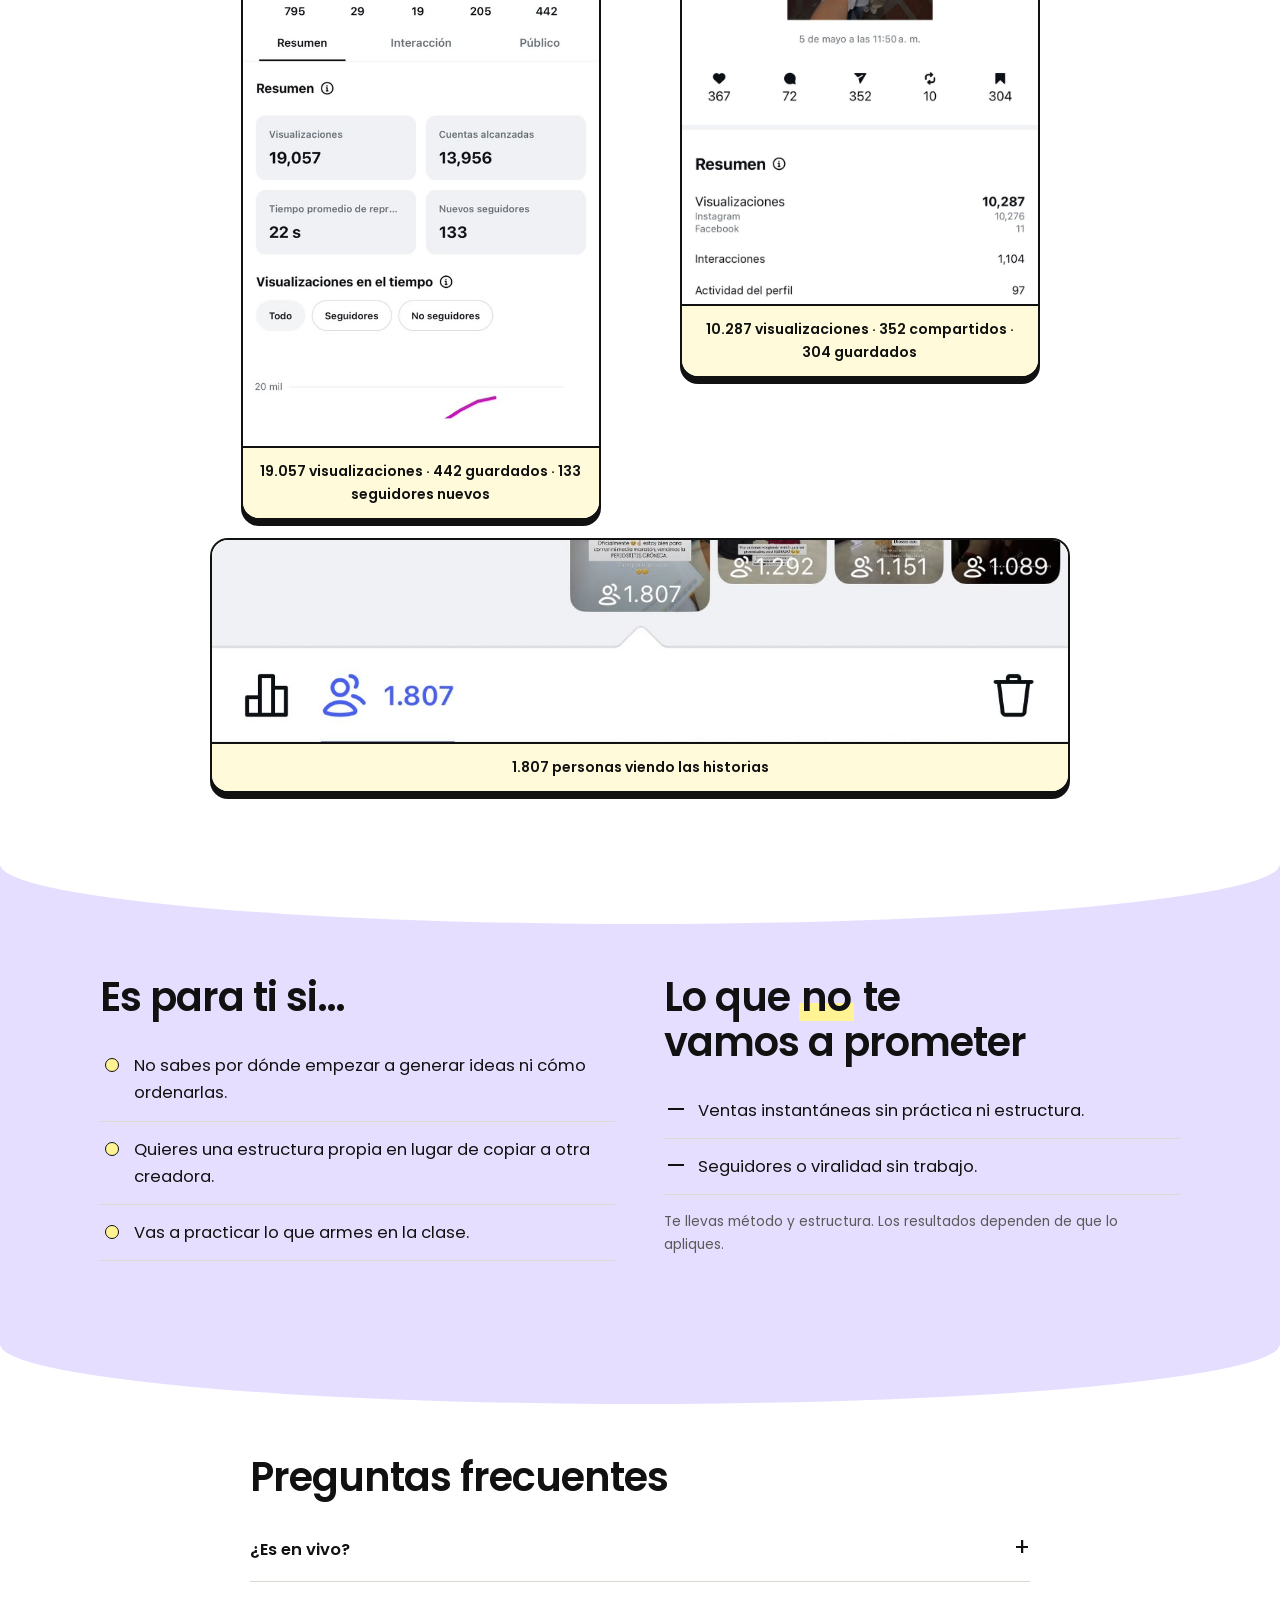
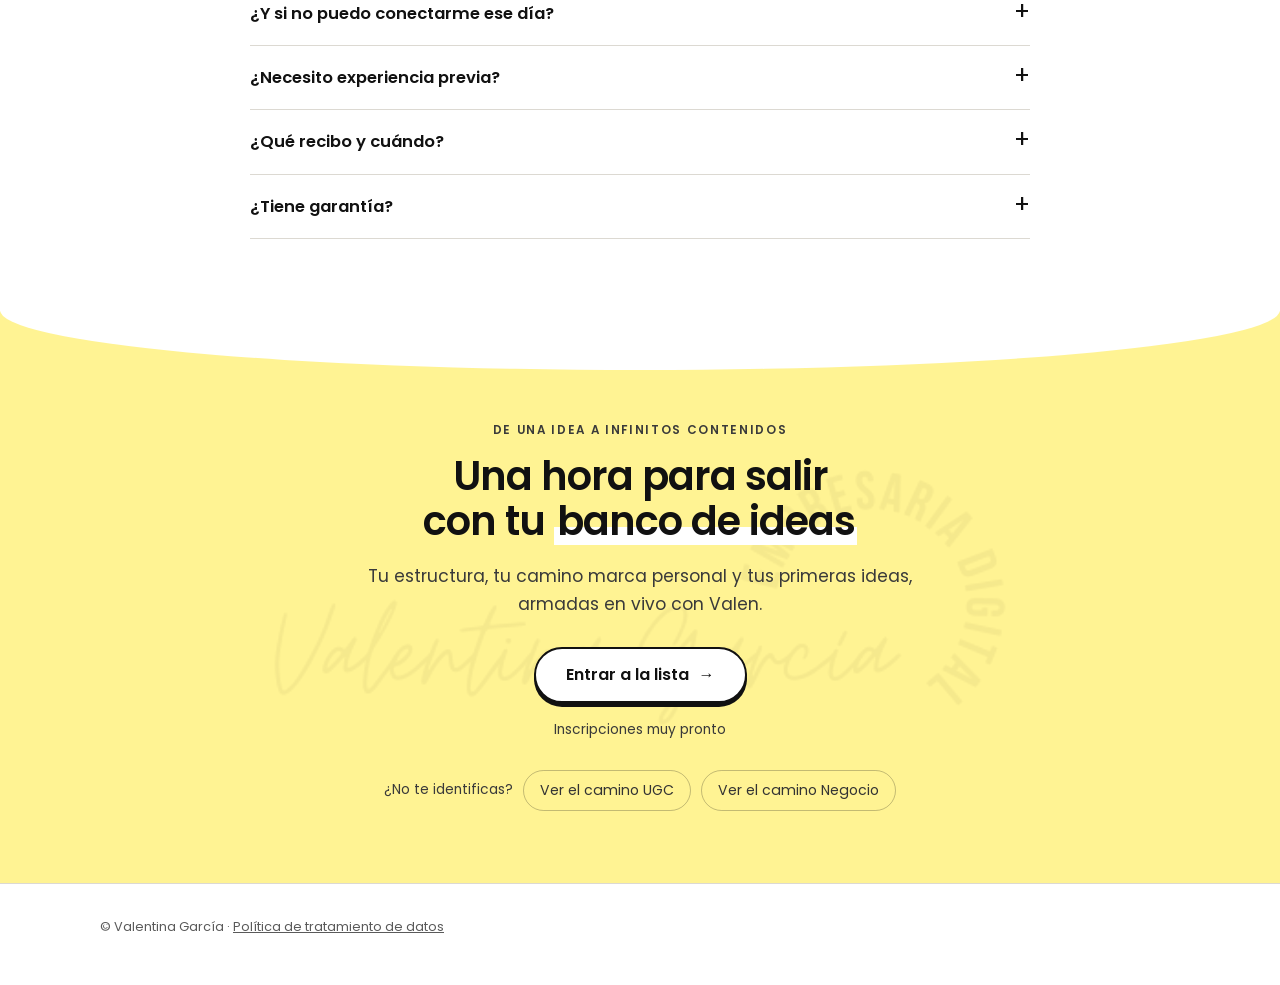
==== commit 0d65e0e9: "Fix mobile responsiveness and optimize Valen reel video for mobile/iOS" ====
--- a/web/camino-marca-personal.html
+++ b/web/camino-marca-personal.html
@@ -11,11 +11,11 @@
 <link rel="preconnect" href="https://fonts.googleapis.com">
 <link rel="preconnect" href="https://fonts.gstatic.com" crossorigin>
 <link href="https://fonts.googleapis.com/css2?family=Poppins:wght@400;500;600&display=swap" rel="stylesheet">
-<link rel="stylesheet" href="assets/camino.css?v=26">
+<link rel="stylesheet" href="assets/camino.css?v=27">
 </head>
 <body class="angulo" data-angulo="marca-personal">
 <div id="app"></div>
 <!-- Contenido de esta página: ANGULOS["marca-personal"] en assets/camino.js -->
-<script src="assets/camino.js?v=31"></script>
+<script src="assets/camino.js?v=32"></script>
 </body>
 </html>
--- a/web/assets/camino.css
+++ b/web/assets/camino.css
@@ -11,14 +11,17 @@
   --font:"Poppins", -apple-system, BlinkMacSystemFont, "Segoe UI", Roboto, Helvetica, Arial, sans-serif;
 }
 *{box-sizing:border-box}
-html{scroll-behavior:smooth}
+html{scroll-behavior:smooth;overflow-x:clip;-webkit-tap-highlight-color:transparent}
 @media (prefers-reduced-motion:reduce){html{scroll-behavior:auto}*{animation:none!important;transition:none!important}}
-body{margin:0;background:var(--bg);color:var(--ink);font-family:var(--font);font-size:16.5px;line-height:1.65;-webkit-font-smoothing:antialiased}
-img{max-width:100%;display:block}
+body{margin:0;background:var(--bg);color:var(--ink);font-family:var(--font);font-size:16.5px;line-height:1.65;-webkit-font-smoothing:antialiased;overflow-x:clip;max-width:100%}
+img,video{max-width:100%;display:block}
 a{color:inherit}
-.wrap{max-width:var(--maxw);margin:0 auto;padding:0 20px}
+button,a.btn,.opt,summary{touch-action:manipulation}
+.wrap{max-width:var(--maxw);margin:0 auto;padding:0 20px;min-width:0}
+section,header,footer{max-width:100%}
+.hero-grid>*,.quote-grid>*,.grid>*,.entrada-grid>*,.bonos>*,.outcomes>*,.proof-stats>*,.agenda>div>*{min-width:0}
 section{padding:72px 0}
-h1,h2,h3{font-weight:600;line-height:1.12;margin:0 0 18px;letter-spacing:-.025em;text-wrap:balance}
+h1,h2,h3{font-weight:600;line-height:1.12;margin:0 0 18px;letter-spacing:-.025em;text-wrap:balance;overflow-wrap:break-word}
 h1{font-size:clamp(2rem,5.6vw,3.5rem)}
 h2{font-size:clamp(1.65rem,4vw,2.5rem)}
 h3{font-size:1.15rem;line-height:1.3;font-weight:500;letter-spacing:-.01em}
@@ -237,17 +240,22 @@
   .photo-tag{display:none}
 }
 
-/* ===== Collage de videos en la bio: todos a la vez → uno solo → todos… ===== */
-.reel{position:relative;border-radius:var(--radius);overflow:hidden;background:var(--second);aspect-ratio:9/8;width:100%;max-width:560px;border:2px solid var(--ink);box-shadow:0 8px 0 var(--accent)}
-.reel-grid{position:absolute;inset:0;display:grid;grid-template-columns:repeat(4,1fr);grid-template-rows:repeat(2,1fr);gap:4px;padding:4px;transition:filter .7s ease,transform .7s ease}
-.reel-grid video{width:100%;height:100%;object-fit:cover;border-radius:10px;background:#ddd;display:block}
-.reel-solo{position:absolute;inset:0;display:flex;align-items:center;justify-content:center;opacity:0;transform:scale(.94);transition:opacity .7s ease,transform .7s ease;pointer-events:none}
-.reel-solo video{height:92%;aspect-ratio:9/16;object-fit:cover;border-radius:14px;border:2px solid var(--ink);box-shadow:0 10px 30px rgba(17,17,17,.25);background:#ddd}
-.reel.is-solo .reel-grid{filter:blur(6px) brightness(.85);transform:scale(1.04)}
-.reel.is-solo .reel-solo{opacity:1;transform:none}
-.reel-tag{position:absolute;left:12px;bottom:12px;z-index:2;font-weight:600;font-size:.8rem;padding:6px 12px;border-radius:999px;background:var(--accent);border:2px solid var(--ink);box-shadow:0 3px 0 var(--ink)}
+/* ===== Collage de videos en la bio: 8 portadas reales + 1 video activo optimizado para móvil ===== */
+.reel{position:relative;border-radius:var(--radius);overflow:hidden;background:var(--second);aspect-ratio:9/8;width:100%;max-width:560px;margin:0 auto;border:2px solid var(--ink);box-shadow:0 8px 0 var(--accent)}
+.reel-grid{position:absolute;inset:0;display:grid;grid-template-columns:repeat(4,1fr);grid-template-rows:repeat(2,1fr);gap:4px;padding:4px;filter:blur(4px) brightness(.88);transform:scale(1.03)}
+.reel-grid img{width:100%;height:100%;object-fit:cover;border-radius:10px;background:#ddd;display:block;opacity:.85;transition:opacity .3s ease}
+.reel-grid img.active{opacity:1}
+.reel-solo{position:absolute;inset:0 0 46px 0;display:flex;align-items:center;justify-content:center;padding:12px 10px 4px}
+.reel-solo video{height:100%;max-width:100%;aspect-ratio:9/16;object-fit:cover;border-radius:14px;border:2px solid var(--ink);box-shadow:0 10px 26px rgba(17,17,17,.25);background:#111}
+.reel-play{position:absolute;z-index:3;padding:10px 18px;border-radius:999px;border:2px solid var(--ink);background:var(--accent);color:var(--ink);font:600 .9rem/1 var(--font);box-shadow:0 3px 0 var(--ink);cursor:pointer}
+.reel-play[hidden]{display:none}
+.reel-bar{position:absolute;left:12px;right:12px;bottom:10px;z-index:2;display:flex;align-items:center;justify-content:space-between;gap:8px}
+.reel-tag{font-weight:600;font-size:.78rem;padding:5px 12px;border-radius:999px;background:var(--accent);border:2px solid var(--ink);box-shadow:0 3px 0 var(--ink);color:var(--ink)}
+.reel-nav{display:flex;gap:6px}
+.reel-nav button{width:34px;height:34px;border-radius:50%;border:2px solid var(--ink);background:#fff;color:var(--ink);font:700 1.1rem/1 var(--font);display:grid;place-items:center;cursor:pointer;box-shadow:0 2px 0 var(--ink);padding:0}
+.reel-nav button:active{transform:translateY(2px);box-shadow:none}
 .bio-cierre{font-weight:600;font-size:1.08rem}
-@media (prefers-reduced-motion:reduce){.reel-grid,.reel-solo{transition:none}}
+@media (prefers-reduced-motion:reduce){.reel-grid img{transition:none}}
 
 /* Etiqueta única en forma de estrella (sello) sobre la foto */
 .sticker.star{width:118px;height:118px;padding:0;border:0;box-shadow:none;border-radius:0;background:none;display:grid;place-items:center;align-content:center;text-align:center;line-height:1.05;top:-18px;left:-22px;rotate:-10deg;isolation:isolate}
@@ -287,16 +295,6 @@
 .bio-sec p{color:#2b2b2b;font-size:1.05rem}
 .bio-sec .bio-metodo li{background:#fff;border-left-color:var(--ink)}
 .urgencia{margin:4px 0 14px;font-size:.95rem;background:var(--second);border:1.5px solid var(--ink);border-radius:12px;padding:10px 14px;color:var(--ink)}
-.facts s.val{font-size:.9rem;margin-right:4px}
-
-/* Collage: flash rápido (un corte a pantalla completa cada 0,26 s) → aparecen todos → uno por uno */
-.reel.is-flash .reel-grid{display:block;padding:0}
-.reel.is-flash .reel-grid video{position:absolute;top:4%;left:50%;height:92%;width:auto;aspect-ratio:9/16;transform:translateX(-50%);border-radius:14px;border:2px solid var(--ink);box-shadow:0 10px 30px rgba(17,17,17,.25);opacity:0}  /* formato vertical original, sin recorte */
-.reel.is-flash .reel-grid video.on{opacity:1}
-.reel.is-appear .reel-grid video{animation:pop .5s cubic-bezier(.2,.9,.3,1.3) both;animation-delay:calc(var(--i) * 70ms)}
-@keyframes pop{from{opacity:0;transform:scale(.6)}to{opacity:1;transform:none}}
-.reel-solo,.reel-grid{transition-duration:.45s}
-@media (prefers-reduced-motion:reduce){.reel.is-appear .reel-grid video{animation:none}}
 /* etiqueta legible sobre amarillo */
 .bio-sec .bio-label{color:var(--accent)}
 .stack-note{display:block;font-size:.78rem;color:var(--muted);font-weight:500}
@@ -322,6 +320,53 @@
 .proof-stats .proof-card{margin:0}
 .proof-stats .is-tall{max-width:360px;width:100%;justify-self:center}
 .proof-card figcaption{padding:12px 16px;font-size:.88rem;font-weight:600;background:var(--accent-soft);border-top:2px solid var(--ink);color:var(--ink);text-align:center}
+/* Preferencias de publicidad Meta */
+.meta-consent{position:fixed;bottom:12px;left:12px;right:12px;max-width:460px;z-index:9999;background:#fff;color:#222;border:1.5px solid var(--ink);border-radius:14px;padding:12px 14px;box-shadow:0 6px 22px rgba(0,0,0,.14);font:13px/1.45 var(--font)}
+.meta-consent p{margin:0 0 10px}
+.meta-consent-actions{display:flex;gap:8px;flex-wrap:wrap}
+.meta-consent button{padding:7px 14px;border:1.5px solid var(--ink);border-radius:999px;background:#fff;color:var(--ink);cursor:pointer;font:600 13px/1 var(--font)}
+.meta-consent button[data-meta-yes]{background:var(--accent)}
+/* Ajustes responsive móvil */
+@media(max-width:600px){
+  body{font-size:15.5px}
+  .wrap{padding:0 16px}
+  section{padding:48px 0}
+  .hero{padding:0 0 42px}
+  .hero-grid{gap:24px}
+  .curve-top{padding-top:64px}
+  .marquee{margin:-8px 0;transform:rotate(-1deg)}
+  .marquee .track{padding:10px 0;font-size:.88rem;gap:24px}
+  .marquee .track span::after{margin-left:24px}
+  .btn{padding:13px 20px;font-size:.95rem;max-width:100%}
+  .facts li{flex-wrap:wrap;gap:4px 12px;font-size:.9rem}
+  .facts li > span:last-child{text-align:right;max-width:100%}
+  .facts li .val-orig-inline{font-size:.98rem;margin-right:6px}
+  .agenda > div{grid-template-columns:1fr;gap:4px;padding:14px 0}
+  .bono .when{flex-wrap:wrap;row-gap:8px}
+  .oferta-card{padding:22px 16px;border-radius:20px;box-shadow:0 6px 0 var(--second)}
+  .stack li{flex-wrap:wrap;gap:6px 12px;font-size:.92rem}
+  .stack .star-line{margin:0 -8px;padding:10px 8px}
+  .total{gap:8px}
+  .total .val-orig{font-size:clamp(1.7rem,7.5vw,2.2rem)}
+  .price-now strong{font-size:clamp(2rem,9vw,2.5rem)}
+  .bio-sec{padding-bottom:56px}
+  .bio-sec .reel{aspect-ratio:4/5;max-width:100%;box-shadow:0 6px 0 var(--second),0 6px 0 2px var(--ink)}
+  .bio-name{font-size:clamp(2.15rem,10vw,3.1rem)}
+  .bio-chips span{font-size:.78rem;padding:5px 11px}
+  .bio-sec blockquote{font-size:1.18rem;padding-left:12px}
+  .bio-sec p{font-size:.96rem}
+  .grid.g2{gap:32px!important}
+  .proof-card{border-radius:14px;box-shadow:0 4px 0 var(--ink)}
+  .proof-stats .is-tall{max-width:100%}
+  .toast{width:calc(100vw - 32px)}
+  body.angulo .meta-consent{bottom:84px}
+  input[type=text],input[type=email],input[type=tel],.tel-row select{font-size:16px}
+  .tel-row select{max-width:48%;padding:10px 8px}
+}
+@media(max-width:400px){
+  .tel-row{flex-direction:column}
+  .tel-row select{max-width:100%;width:100%}
+}
 /* Expectativa: sin precio hasta abrir el carrito */
 .por-revelar{align-self:center;display:inline-block;height:auto;font-weight:600;font-size:.86rem;background:var(--second);border:1.5px dashed var(--ink);border-radius:999px;padding:2px 10px;white-space:nowrap}
 .expectativa{background:var(--accent-soft);border:2px solid var(--ink);border-radius:16px;padding:16px 18px;margin:8px 0 16px;box-shadow:0 4px 0 var(--second)}
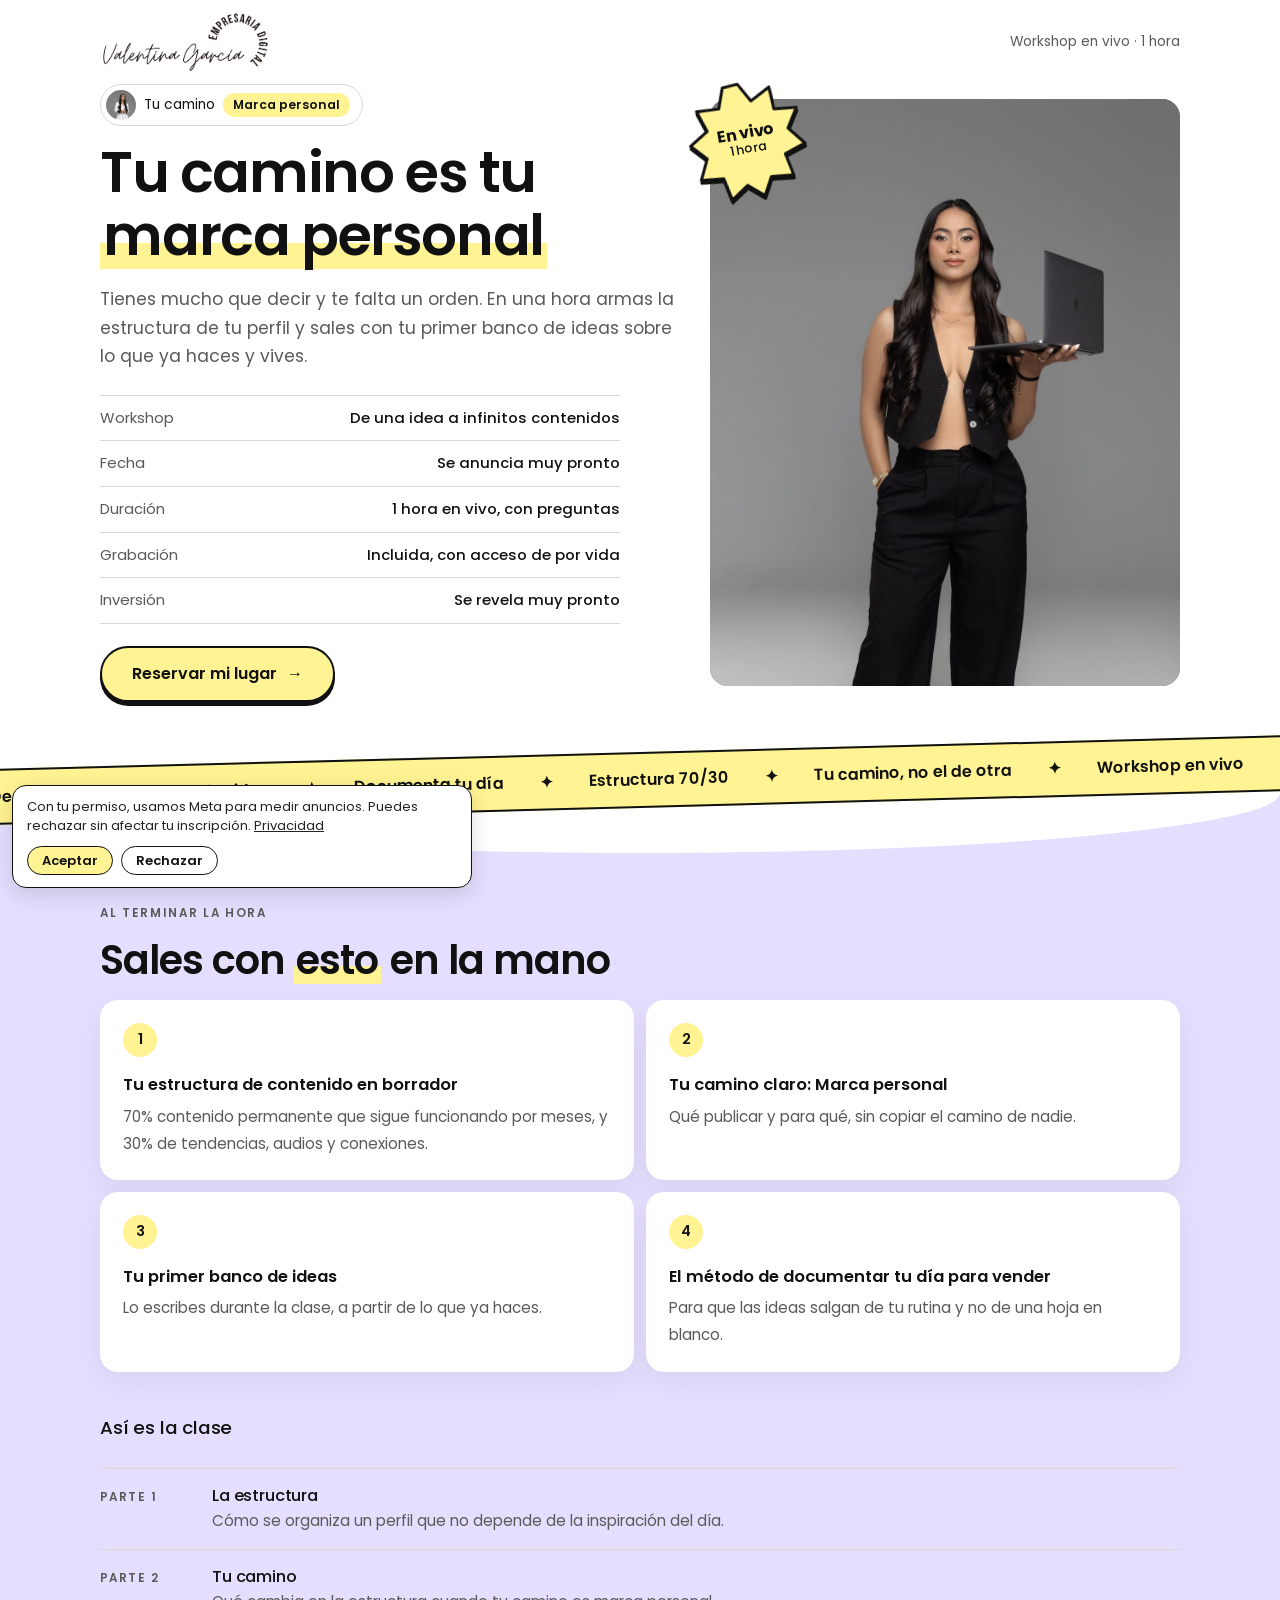
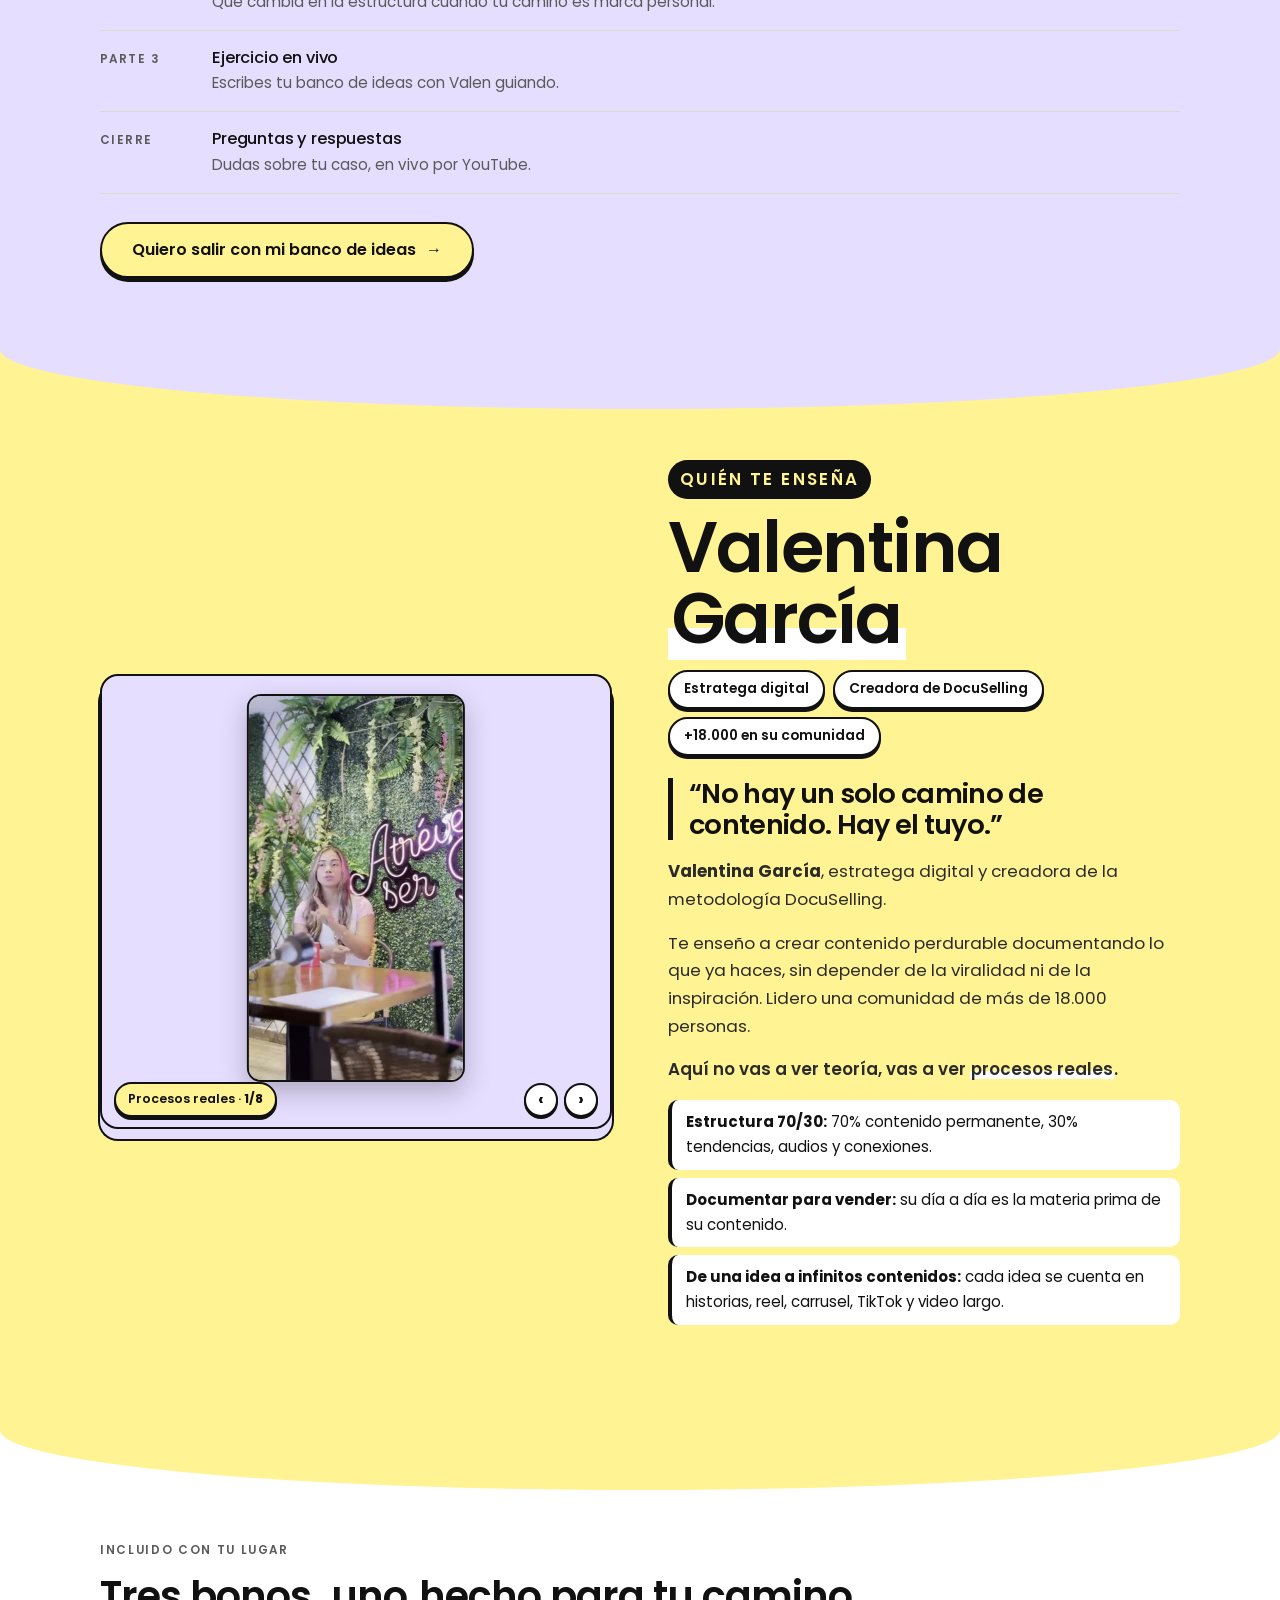
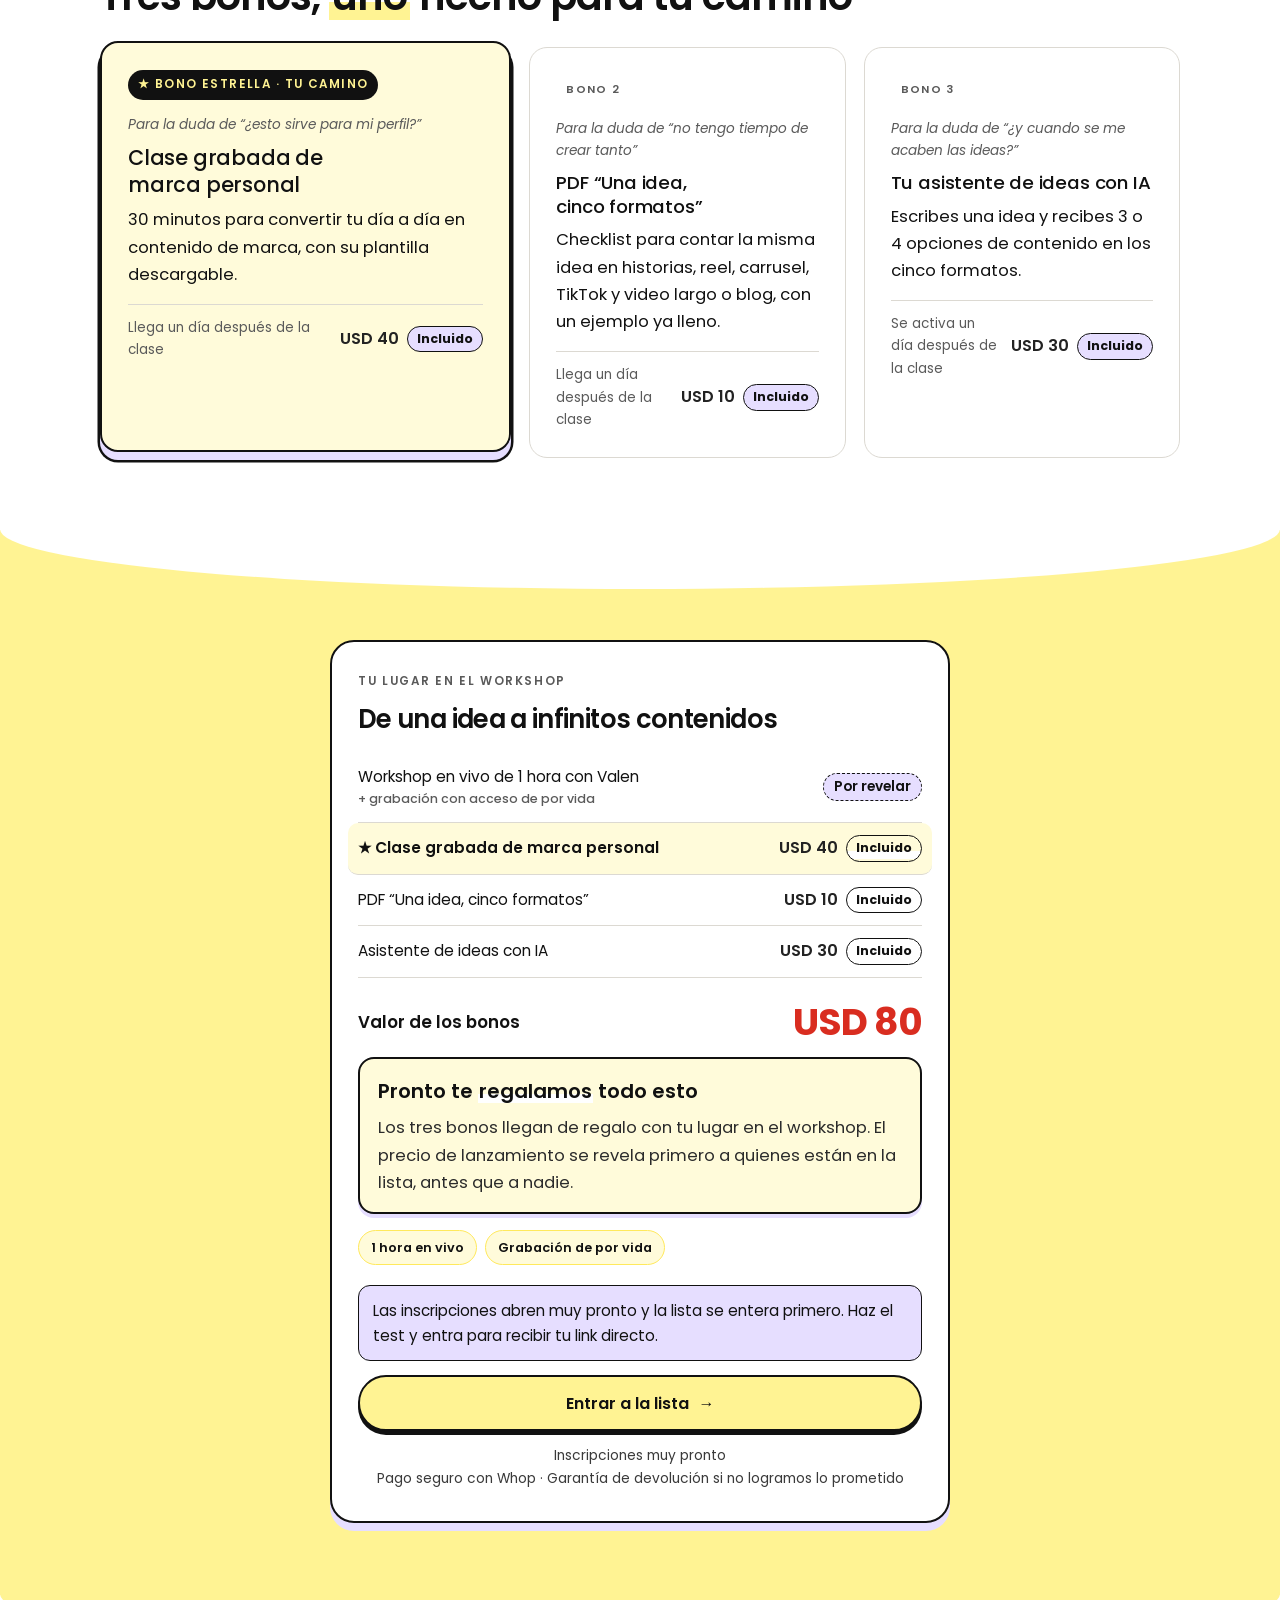
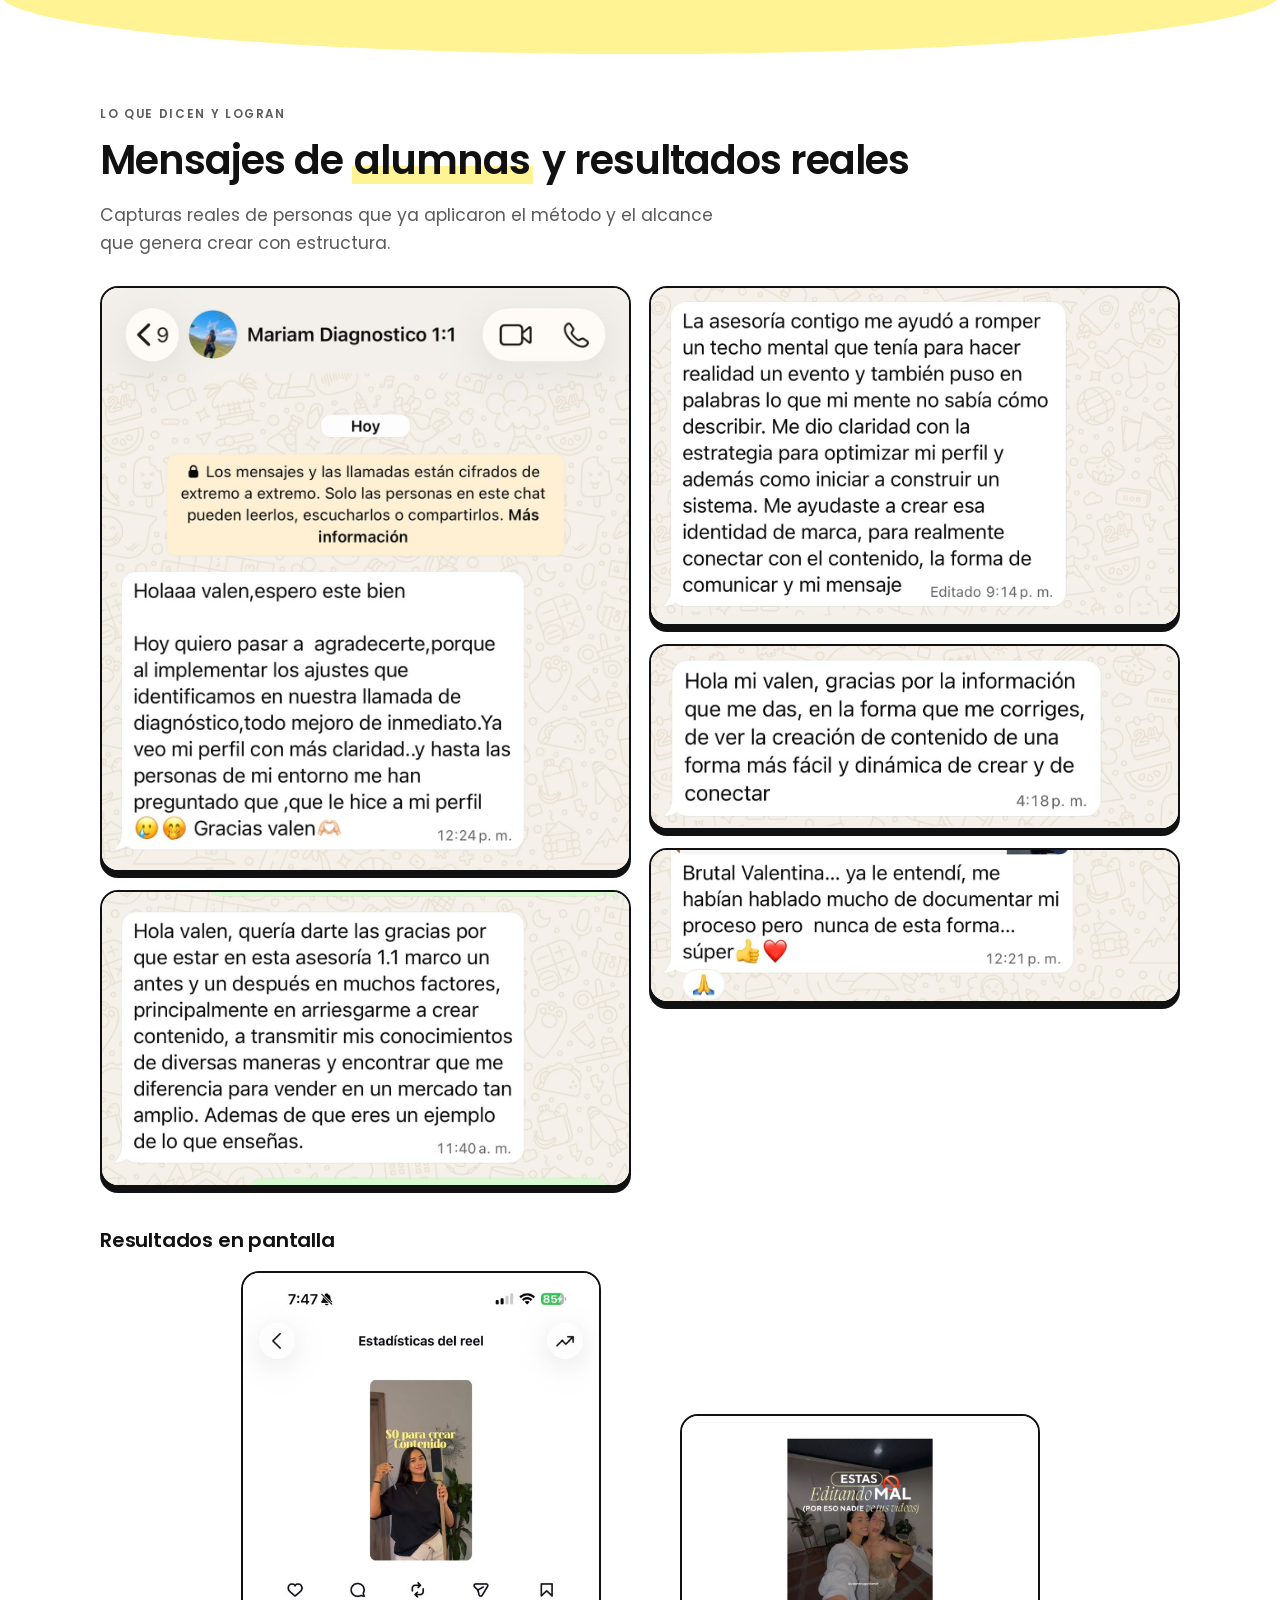
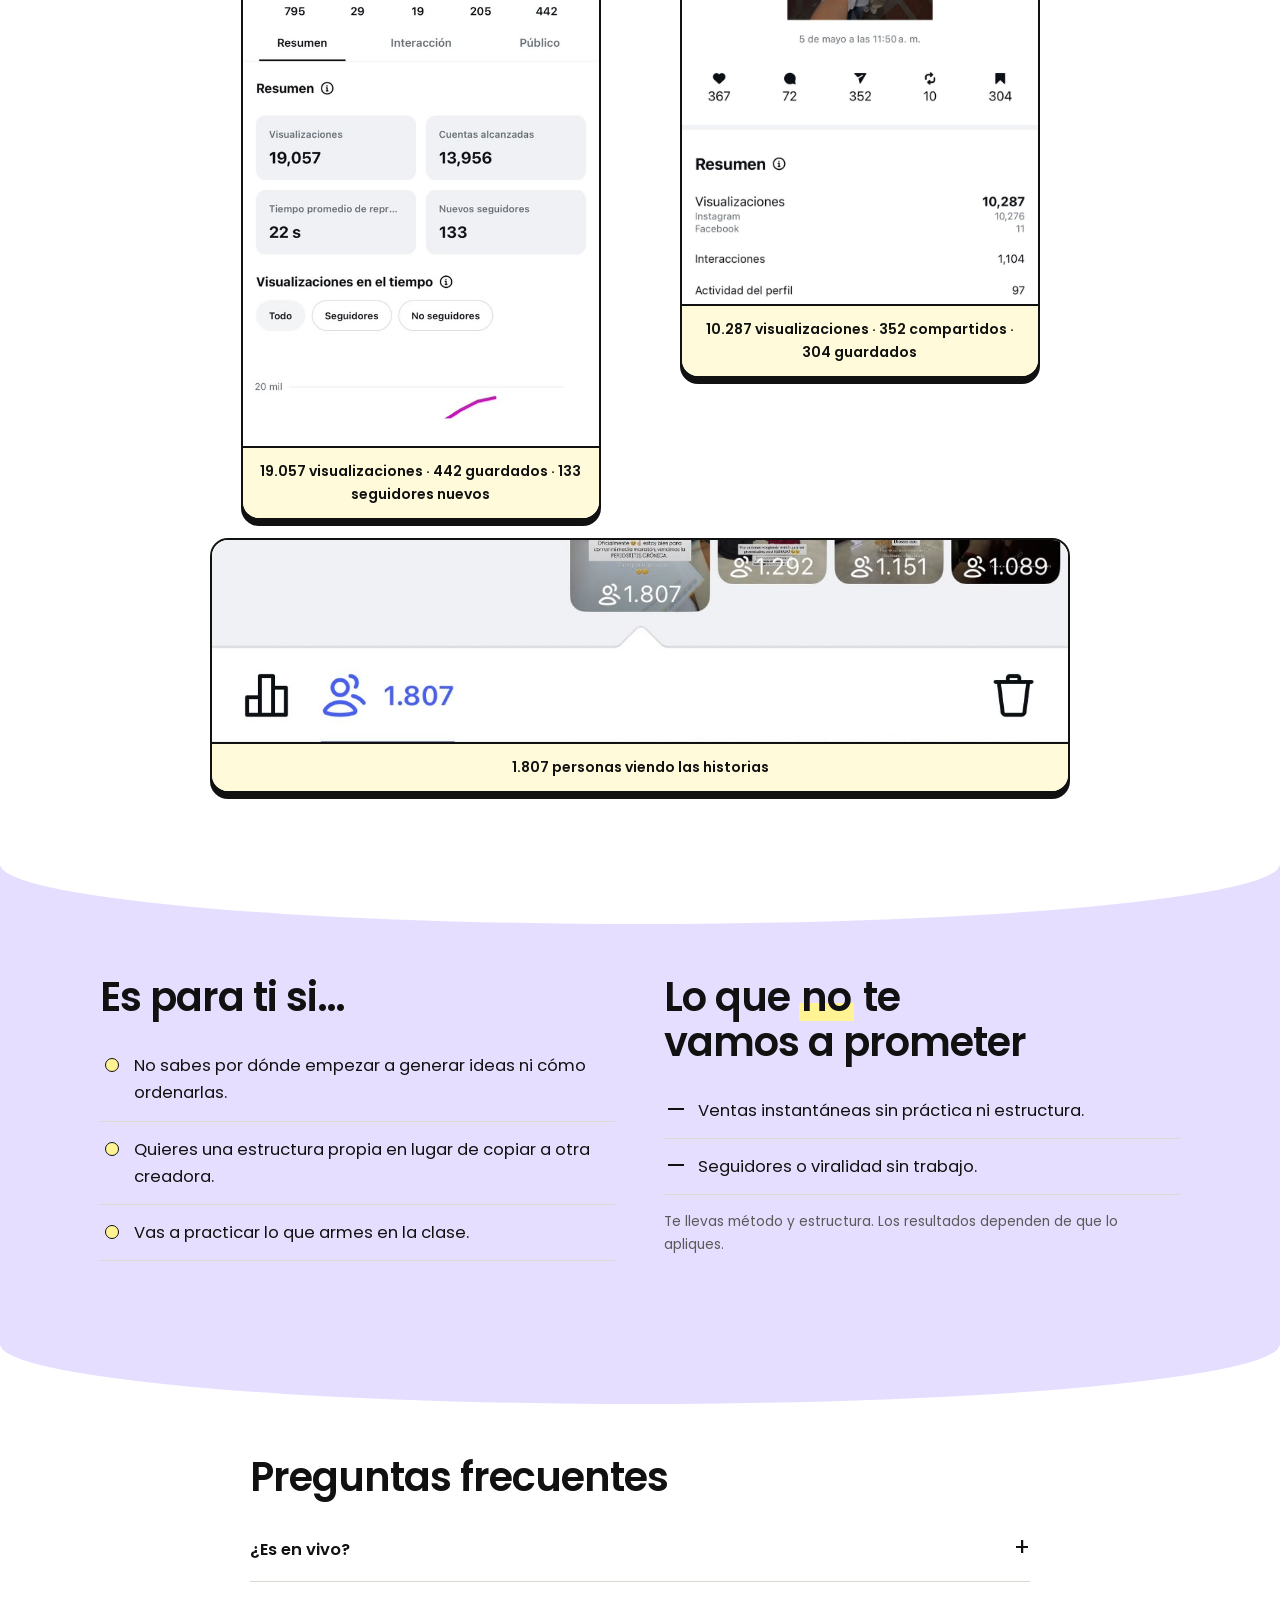
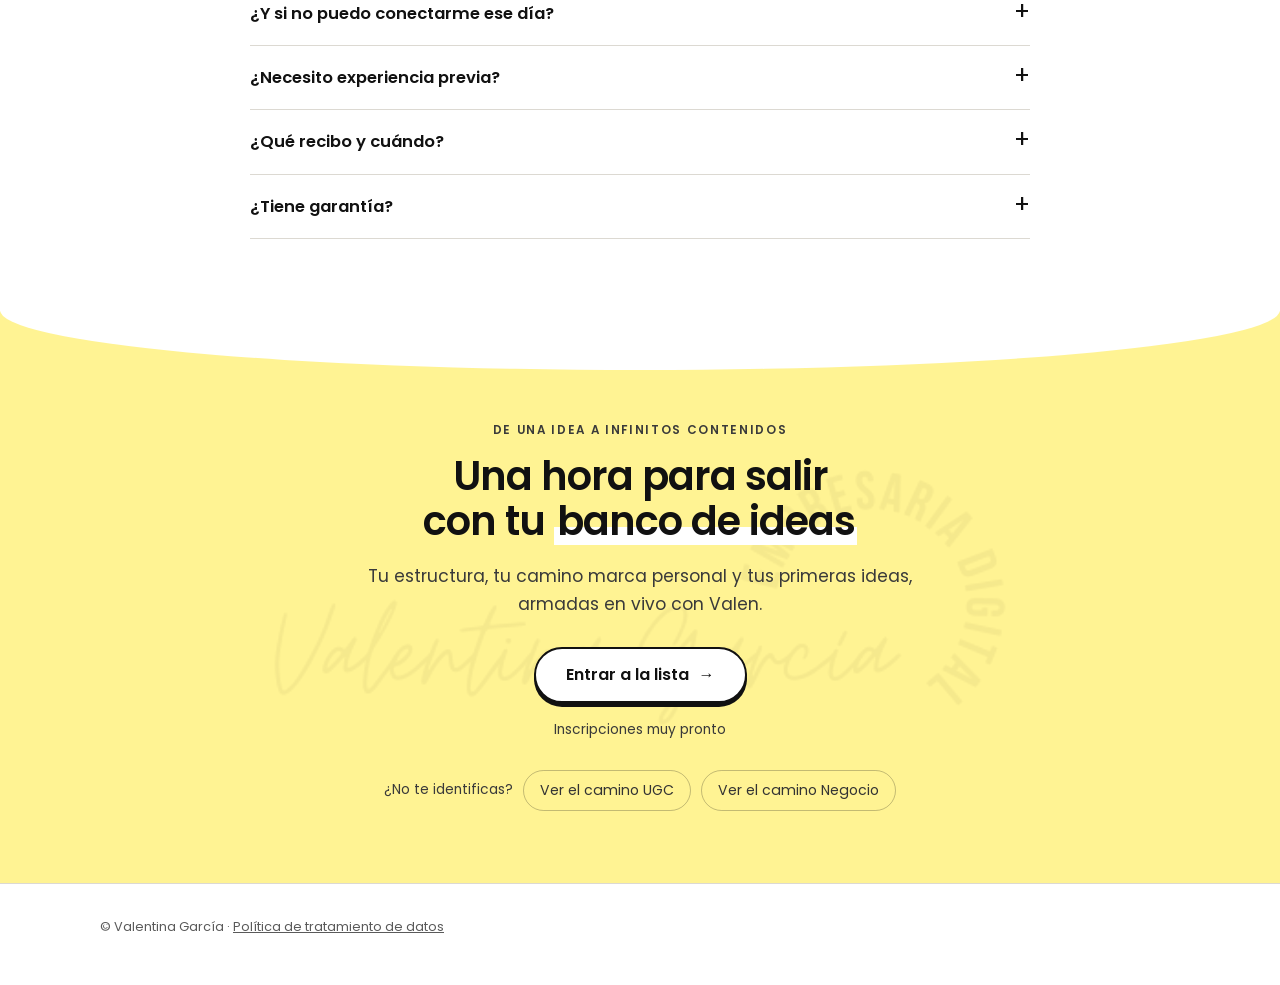
==== commit 6791c9aa: "Keep same 9/8 desktop reel format and sequence on mobile using single video" ====
--- a/web/camino-marca-personal.html
+++ b/web/camino-marca-personal.html
@@ -11,11 +11,11 @@
 <link rel="preconnect" href="https://fonts.googleapis.com">
 <link rel="preconnect" href="https://fonts.gstatic.com" crossorigin>
 <link href="https://fonts.googleapis.com/css2?family=Poppins:wght@400;500;600&display=swap" rel="stylesheet">
-<link rel="stylesheet" href="assets/camino.css?v=27">
+<link rel="stylesheet" href="assets/camino.css?v=28">
 </head>
 <body class="angulo" data-angulo="marca-personal">
 <div id="app"></div>
 <!-- Contenido de esta página: ANGULOS["marca-personal"] en assets/camino.js -->
-<script src="assets/camino.js?v=32"></script>
+<script src="assets/camino.js?v=33"></script>
 </body>
 </html>
--- a/web/assets/camino.css
+++ b/web/assets/camino.css
@@ -240,13 +240,19 @@
   .photo-tag{display:none}
 }
 
-/* ===== Collage de videos en la bio: 8 portadas reales + 1 video activo optimizado para móvil ===== */
+/* ===== Collage de videos en la bio: mismo formato 9/8 y animación en PC y móvil ===== */
 .reel{position:relative;border-radius:var(--radius);overflow:hidden;background:var(--second);aspect-ratio:9/8;width:100%;max-width:560px;margin:0 auto;border:2px solid var(--ink);box-shadow:0 8px 0 var(--accent)}
-.reel-grid{position:absolute;inset:0;display:grid;grid-template-columns:repeat(4,1fr);grid-template-rows:repeat(2,1fr);gap:4px;padding:4px;filter:blur(4px) brightness(.88);transform:scale(1.03)}
-.reel-grid img{width:100%;height:100%;object-fit:cover;border-radius:10px;background:#ddd;display:block;opacity:.85;transition:opacity .3s ease}
-.reel-grid img.active{opacity:1}
-.reel-solo{position:absolute;inset:0 0 46px 0;display:flex;align-items:center;justify-content:center;padding:12px 10px 4px}
+.reel-grid{position:absolute;inset:0;display:grid;grid-template-columns:repeat(4,1fr);grid-template-rows:repeat(2,1fr);gap:4px;padding:4px;transition:filter .45s ease,transform .45s ease}
+.reel-grid img{width:100%;height:100%;object-fit:cover;border-radius:10px;background:#ddd;display:block}
+.reel-solo{position:absolute;inset:0 0 46px 0;display:flex;align-items:center;justify-content:center;padding:10px 10px 4px;opacity:0;transform:scale(.94);transition:opacity .45s ease,transform .45s ease;pointer-events:none}
 .reel-solo video{height:100%;max-width:100%;aspect-ratio:9/16;object-fit:cover;border-radius:14px;border:2px solid var(--ink);box-shadow:0 10px 26px rgba(17,17,17,.25);background:#111}
+.reel.is-solo .reel-grid{filter:blur(5px) brightness(.86);transform:scale(1.04)}
+.reel.is-solo .reel-solo{opacity:1;transform:none;pointer-events:auto}
+.reel.is-flash .reel-grid{display:block;padding:0}
+.reel.is-flash .reel-grid img{position:absolute;top:4%;left:50%;height:86%;width:auto;aspect-ratio:9/16;transform:translateX(-50%);border-radius:14px;border:2px solid var(--ink);box-shadow:0 10px 26px rgba(17,17,17,.25);opacity:0}
+.reel.is-flash .reel-grid img.on{opacity:1}
+.reel.is-appear .reel-grid img{animation:pop .5s cubic-bezier(.2,.9,.3,1.3) both;animation-delay:calc(var(--i) * 70ms)}
+@keyframes pop{from{opacity:0;transform:scale(.6)}to{opacity:1;transform:none}}
 .reel-play{position:absolute;z-index:3;padding:10px 18px;border-radius:999px;border:2px solid var(--ink);background:var(--accent);color:var(--ink);font:600 .9rem/1 var(--font);box-shadow:0 3px 0 var(--ink);cursor:pointer}
 .reel-play[hidden]{display:none}
 .reel-bar{position:absolute;left:12px;right:12px;bottom:10px;z-index:2;display:flex;align-items:center;justify-content:space-between;gap:8px}
@@ -255,7 +261,7 @@
 .reel-nav button{width:34px;height:34px;border-radius:50%;border:2px solid var(--ink);background:#fff;color:var(--ink);font:700 1.1rem/1 var(--font);display:grid;place-items:center;cursor:pointer;box-shadow:0 2px 0 var(--ink);padding:0}
 .reel-nav button:active{transform:translateY(2px);box-shadow:none}
 .bio-cierre{font-weight:600;font-size:1.08rem}
-@media (prefers-reduced-motion:reduce){.reel-grid img{transition:none}}
+@media (prefers-reduced-motion:reduce){.reel-grid,.reel-solo,.reel.is-appear .reel-grid img{animation:none;transition:none}}
 
 /* Etiqueta única en forma de estrella (sello) sobre la foto */
 .sticker.star{width:118px;height:118px;padding:0;border:0;box-shadow:none;border-radius:0;background:none;display:grid;place-items:center;align-content:center;text-align:center;line-height:1.05;top:-18px;left:-22px;rotate:-10deg;isolation:isolate}
@@ -350,7 +356,7 @@
   .total .val-orig{font-size:clamp(1.7rem,7.5vw,2.2rem)}
   .price-now strong{font-size:clamp(2rem,9vw,2.5rem)}
   .bio-sec{padding-bottom:56px}
-  .bio-sec .reel{aspect-ratio:4/5;max-width:100%;box-shadow:0 6px 0 var(--second),0 6px 0 2px var(--ink)}
+  .bio-sec .reel{aspect-ratio:9/8;max-width:100%;box-shadow:0 6px 0 var(--second),0 6px 0 2px var(--ink)}
   .bio-name{font-size:clamp(2.15rem,10vw,3.1rem)}
   .bio-chips span{font-size:.78rem;padding:5px 11px}
   .bio-sec blockquote{font-size:1.18rem;padding-left:12px}
